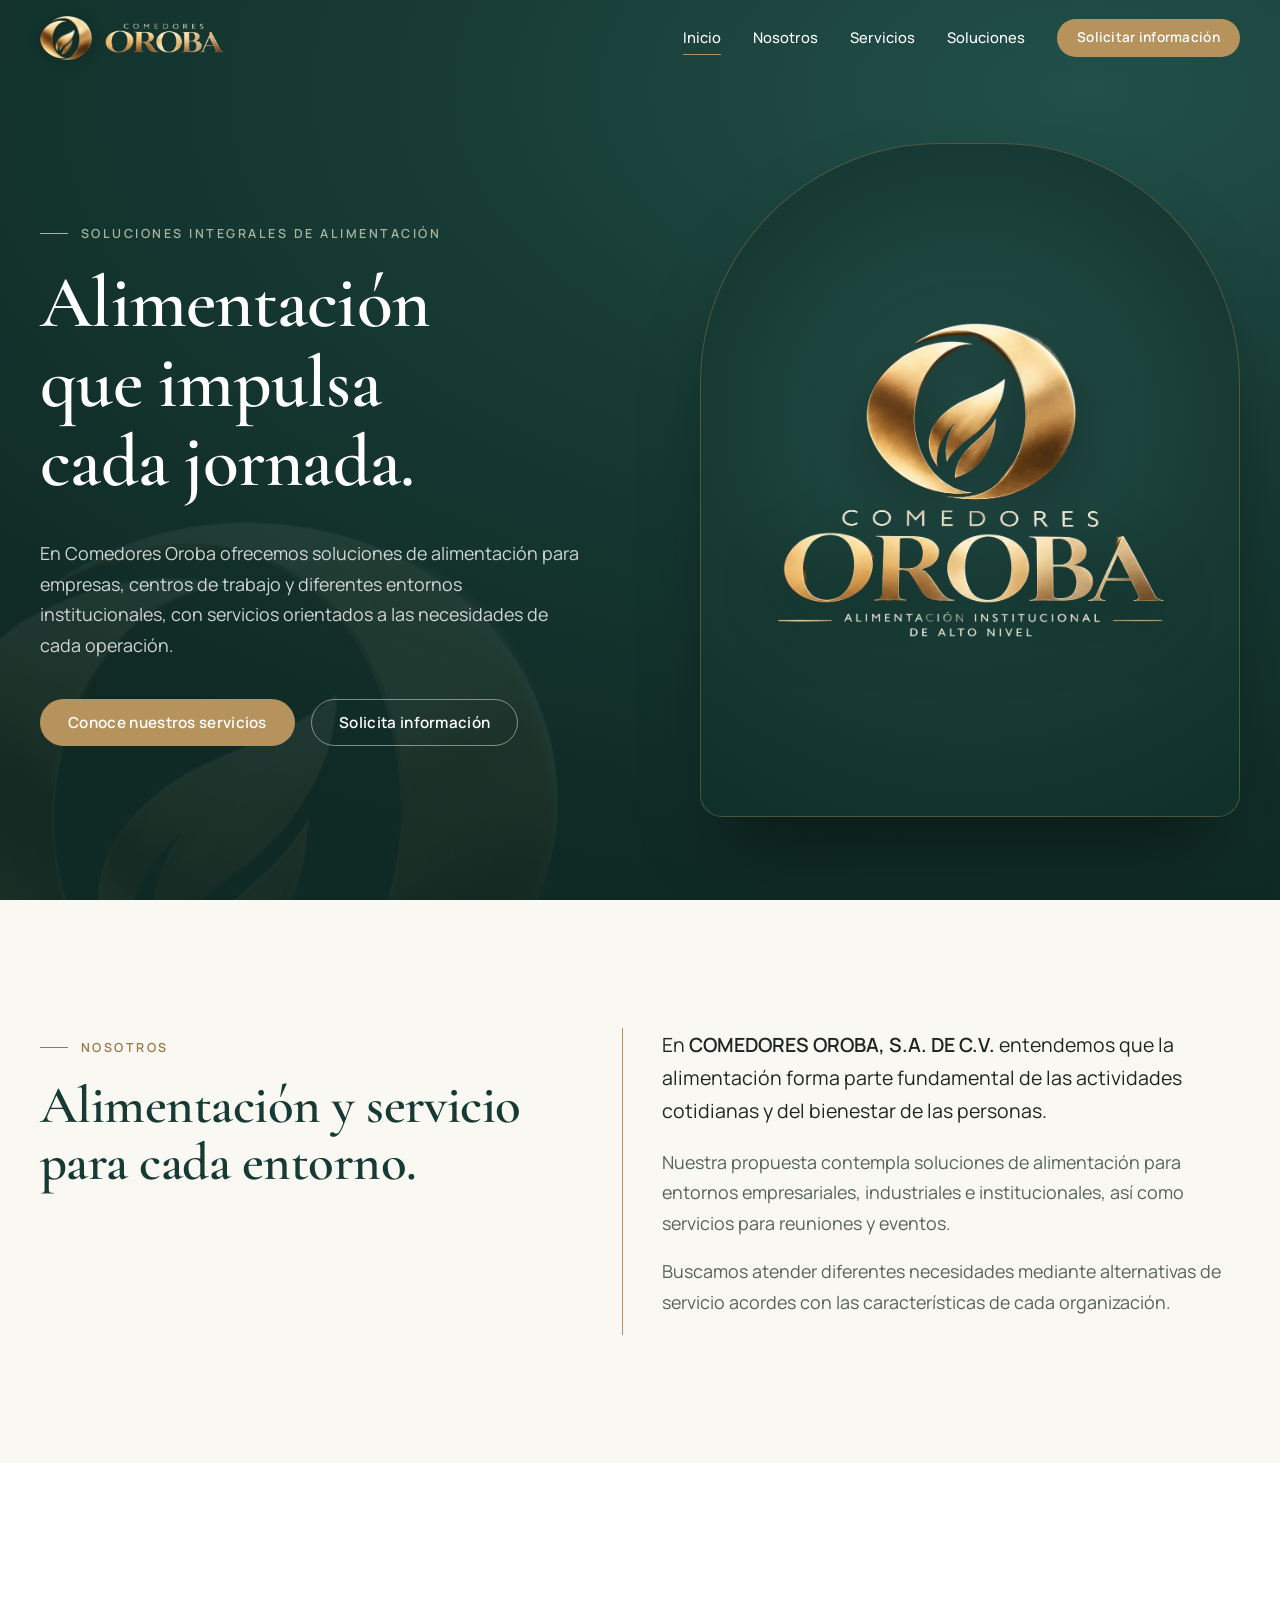
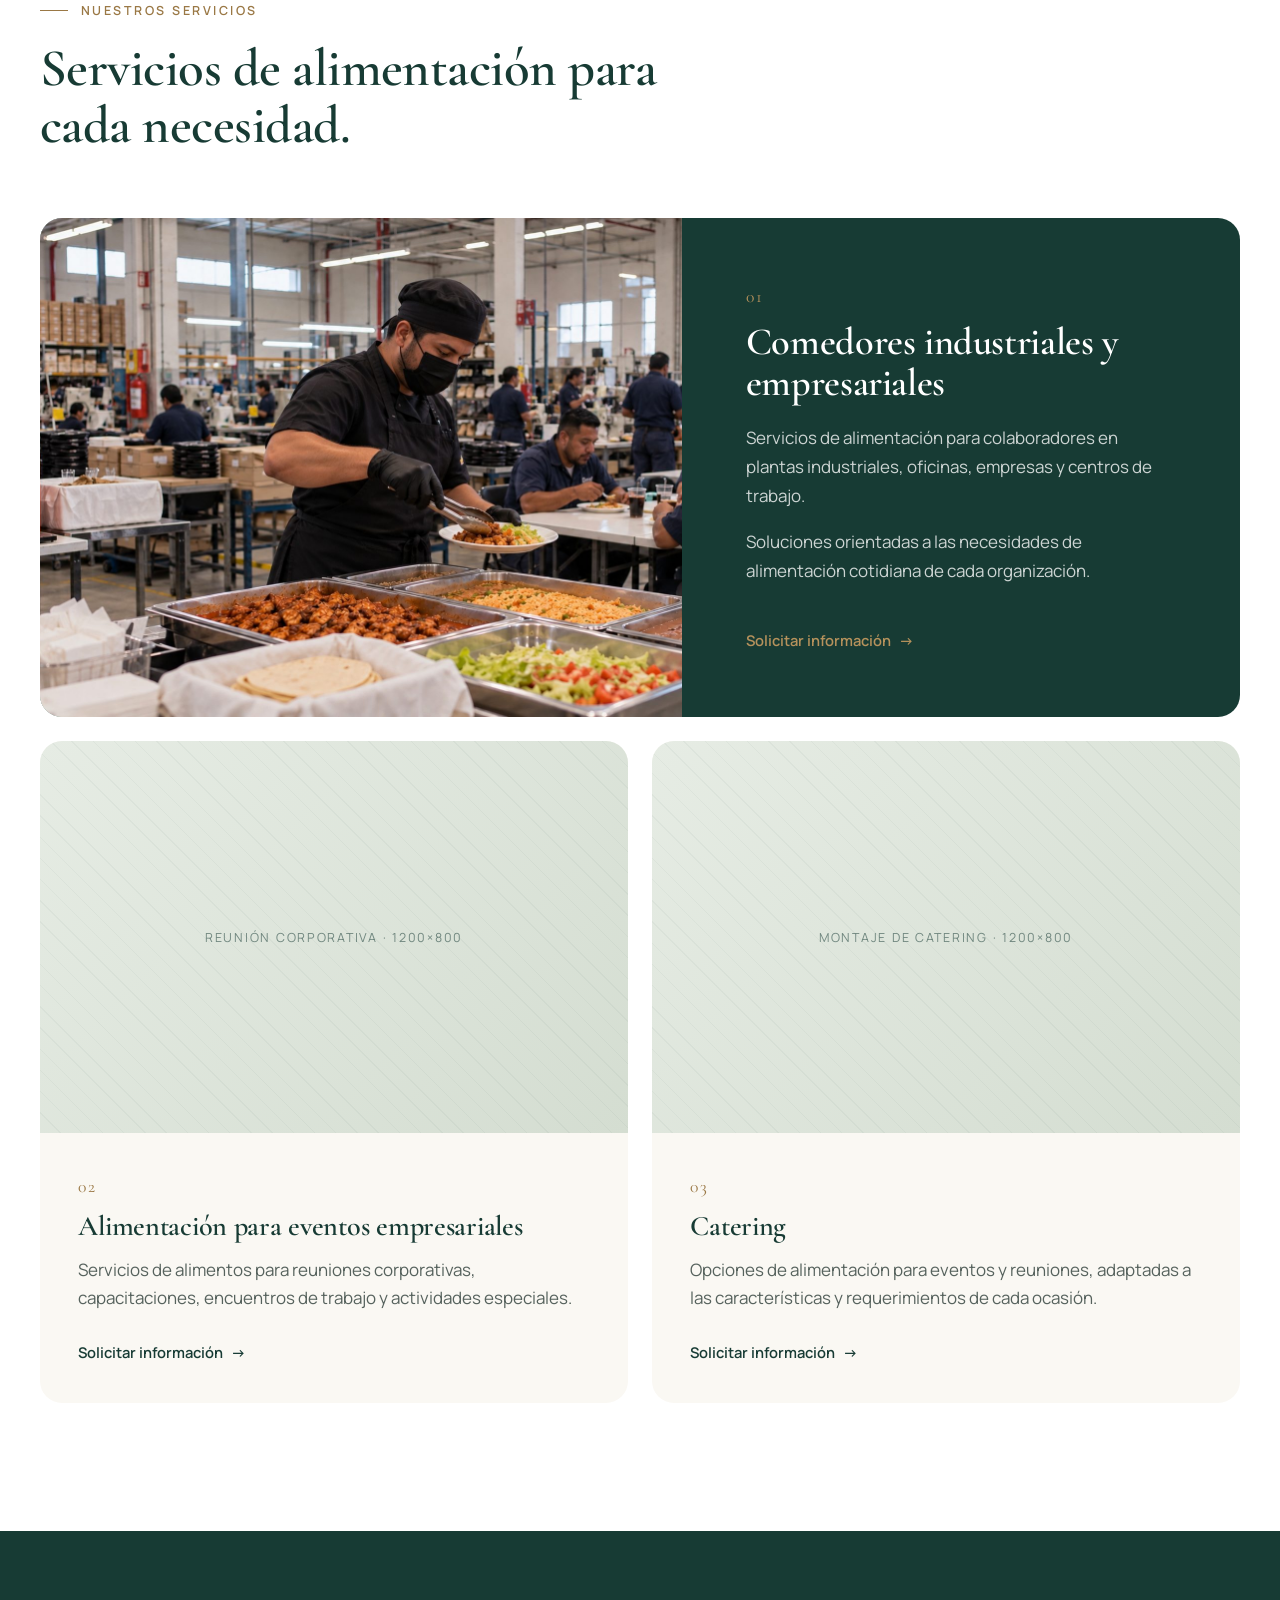
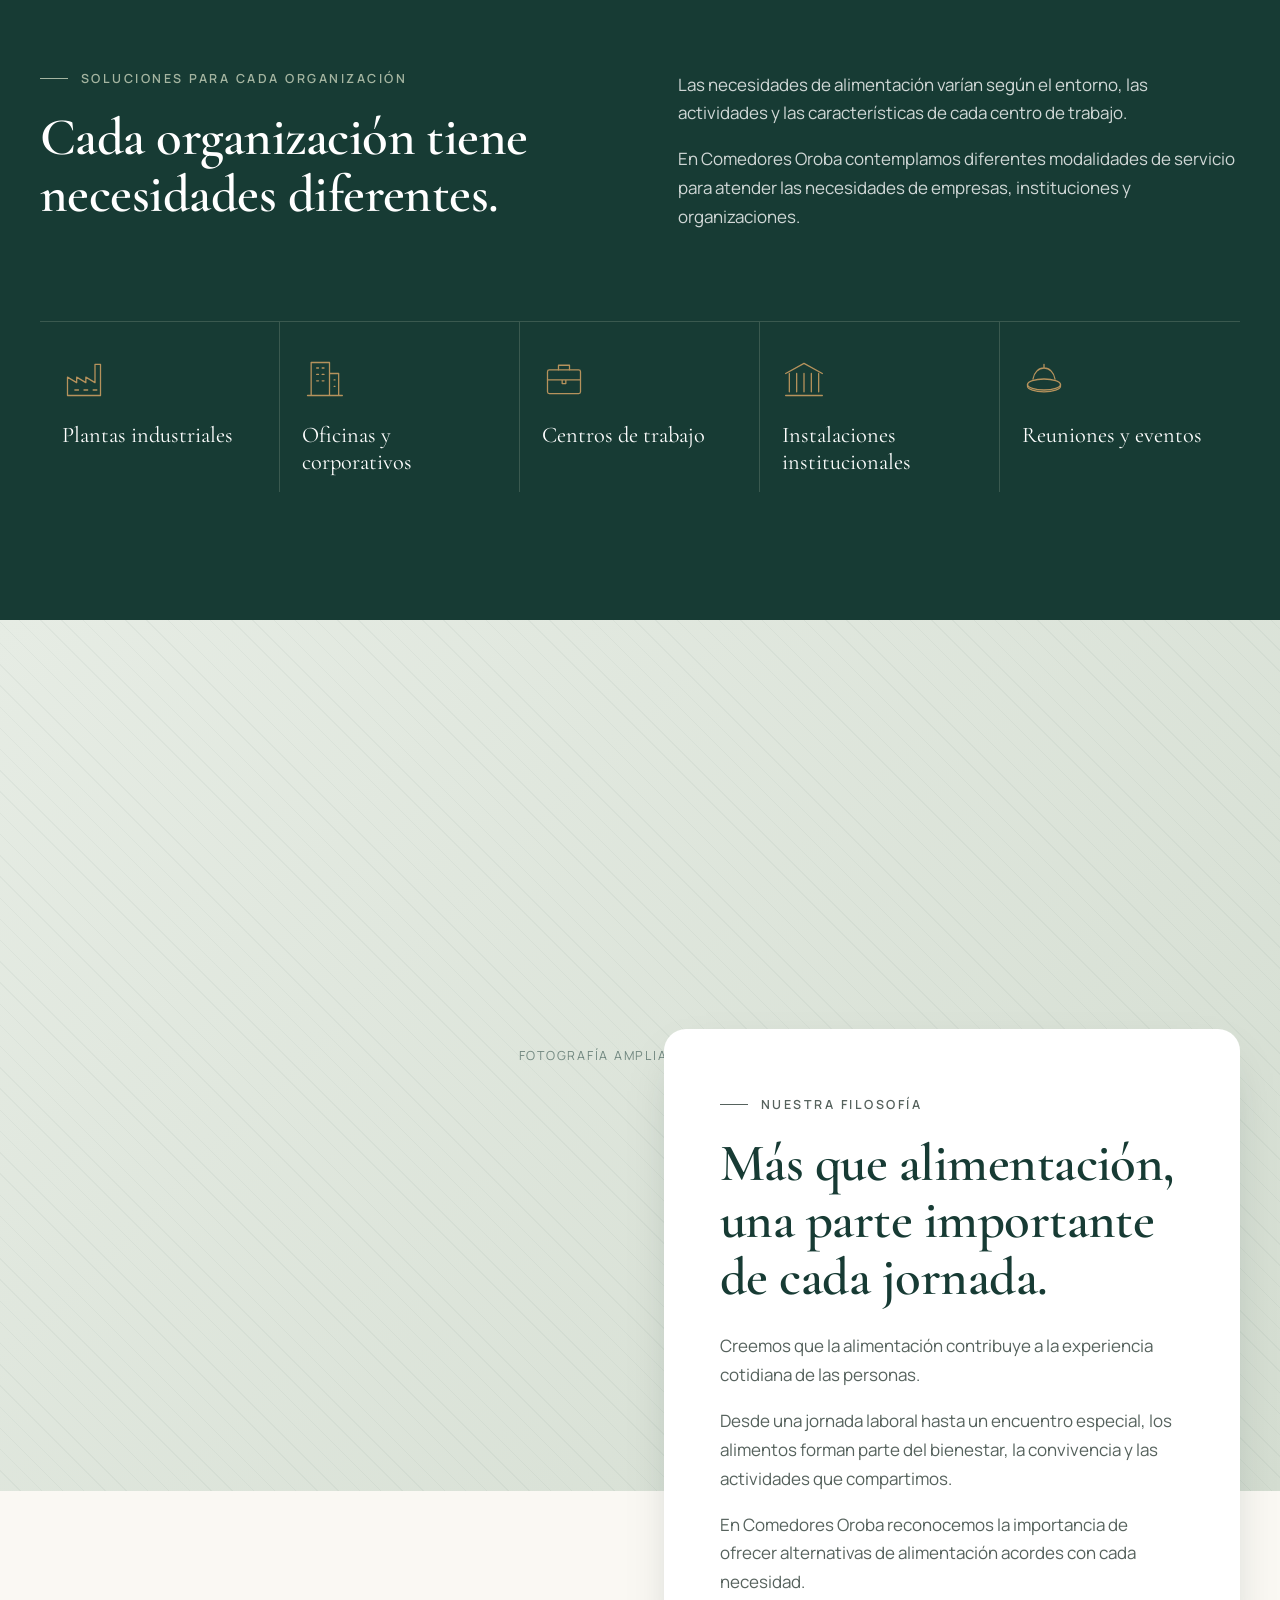
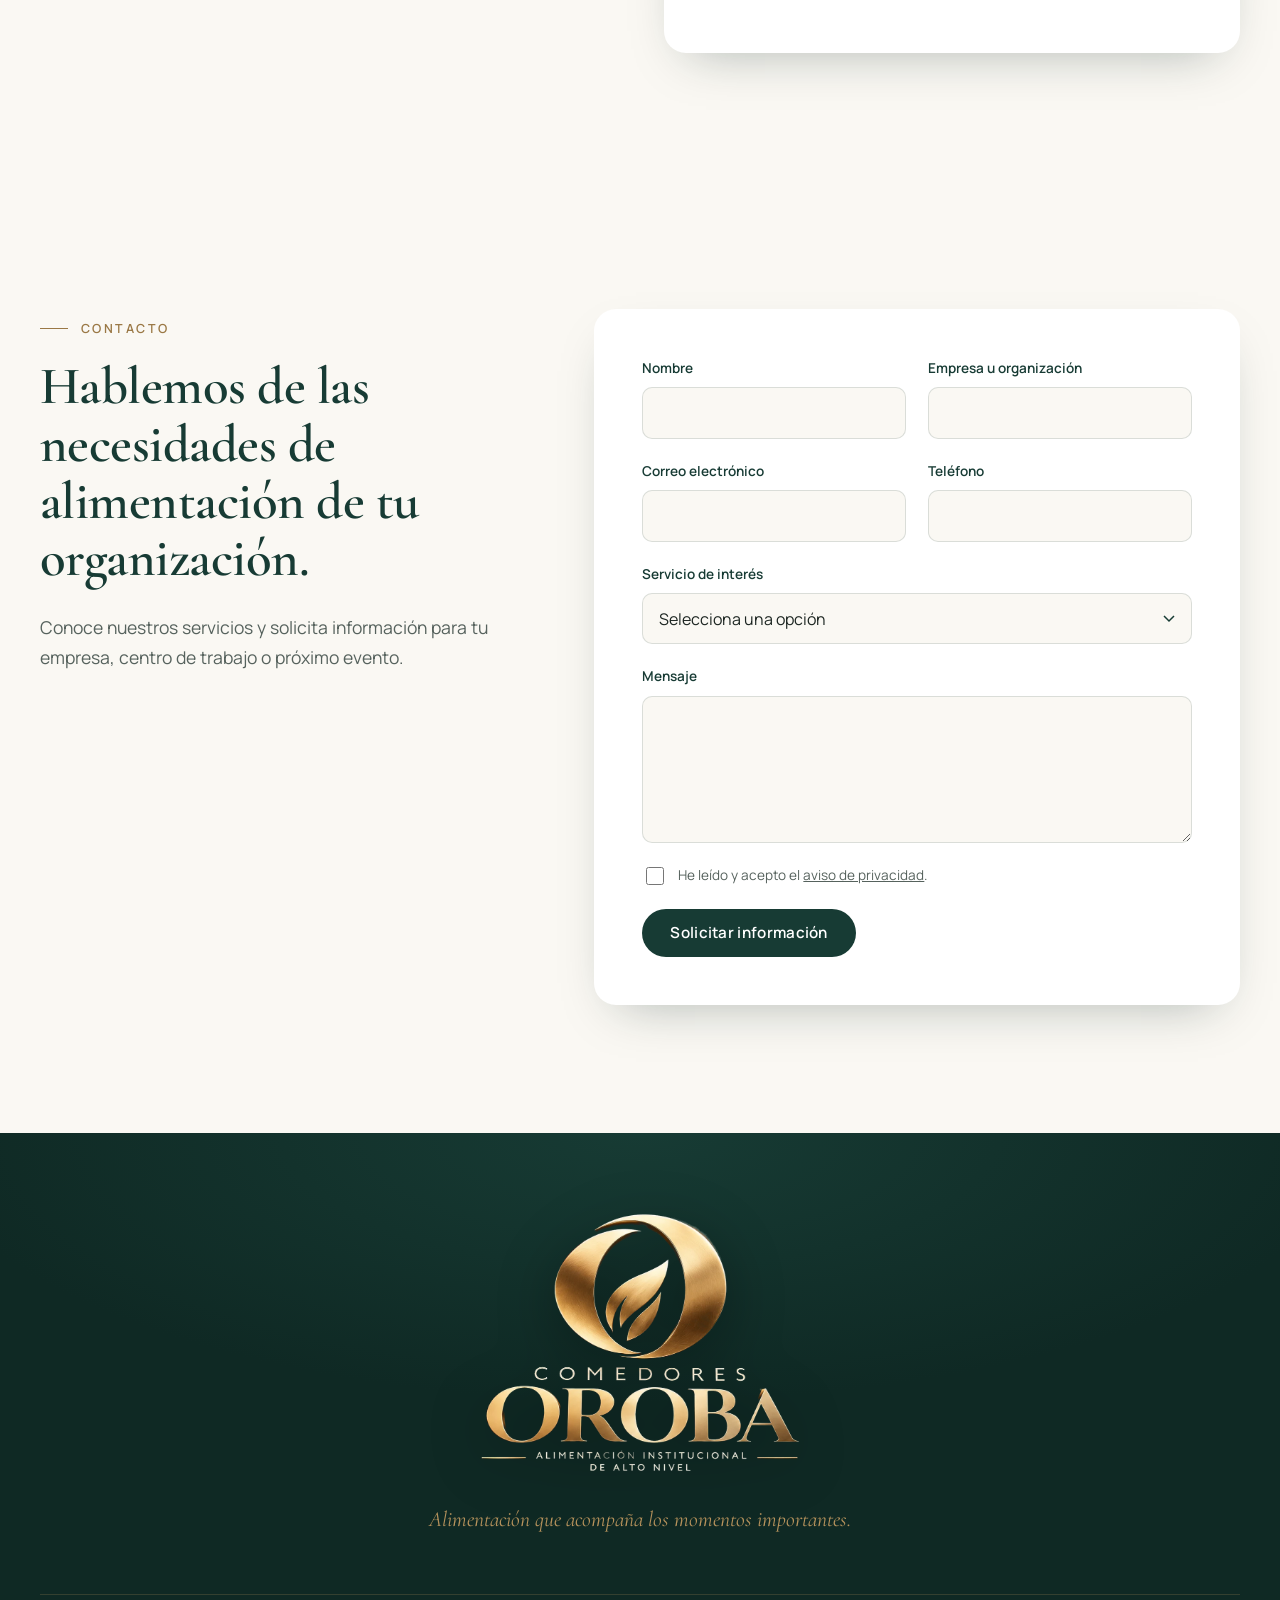
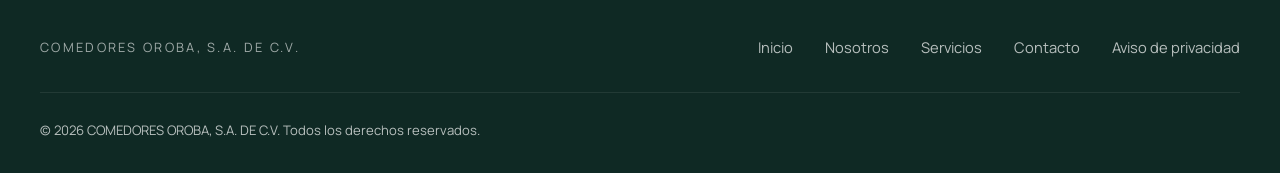
==== index.html @ 083b3b0b "Agregar foto de comedor industrial al servicio 01 Co-Authored-By: Claude Opus 5.5 <noreply@anthropic" ====
<!doctype html>
<html lang="es-MX">
<head>
  <meta charset="utf-8">
  <meta name="viewport" content="width=device-width, initial-scale=1">
  <title>Comedores Oroba | Soluciones de alimentación para empresas</title>
  <meta name="description" content="Comedores Oroba ofrece soluciones de alimentación para comedores industriales, empresariales e institucionales, así como alimentación para eventos empresariales y catering.">
  <meta name="theme-color" content="#173B34">
  <!-- Cuando tengas dominio, cambia https://www.tudominio.com en estas tres líneas y en sitemap.xml / robots.txt -->
  <link rel="canonical" href="https://www.tudominio.com/">
  <meta property="og:type" content="website">
  <meta property="og:locale" content="es_MX">
  <meta property="og:title" content="Comedores Oroba | Alimentación que impulsa cada jornada">
  <meta property="og:description" content="Soluciones de alimentación para empresas, centros de trabajo y entornos institucionales.">
  <meta property="og:url" content="https://www.tudominio.com/">
  <meta property="og:image" content="https://www.tudominio.com/assets/img/og.jpg">
  <meta property="og:image:width" content="1200">
  <meta property="og:image:height" content="630">
  <link rel="icon" href="assets/favicon.ico" sizes="any">
  <link rel="icon" href="assets/favicon.png" type="image/png">
  <link rel="apple-touch-icon" href="assets/apple-touch-icon.png">

  <link rel="preconnect" href="https://fonts.googleapis.com">
  <link rel="preconnect" href="https://fonts.gstatic.com" crossorigin>
  <link href="https://fonts.googleapis.com/css2?family=Cormorant+Garamond:wght@500;600&family=Manrope:wght@400;500;600&display=swap" rel="stylesheet">
  <link rel="stylesheet" href="css/styles.css">

  <script type="application/ld+json">
  {
    "@context": "https://schema.org",
    "@type": "Organization",
    "name": "COMEDORES OROBA, S.A. DE C.V.",
    "logo": "https://www.tudominio.com/assets/logo/oroba-logo.png",
    "description": "Soluciones de alimentación para comedores industriales, empresariales e institucionales, alimentación para eventos empresariales y catering."
  }
  </script>
</head>
<body>
  <a class="skip-link" href="#contenido">Saltar al contenido</a>

  <header class="site-header" id="top">
    <div class="container header-inner">
      <a href="#inicio" class="brand" aria-label="Comedores Oroba, ir al inicio">
        <img class="brand-emblem" src="assets/logo/oroba-emblema.webp" alt="" width="420" height="355">
        <img class="brand-word" src="assets/logo/oroba-wordmark.webp" alt="Comedores Oroba" width="700" height="176">
      </a>
      <button class="nav-toggle" aria-expanded="false" aria-controls="menu" aria-label="Abrir menú">
        <span></span><span></span>
      </button>
      <nav id="menu" class="nav" aria-label="Principal">
        <img class="nav-emblem" src="assets/logo/oroba-emblema.webp" alt="" aria-hidden="true" width="420" height="355">
        <a href="#inicio">Inicio</a>
        <a href="#nosotros">Nosotros</a>
        <a href="#servicios">Servicios</a>
        <a href="#soluciones">Soluciones</a>
        <a href="#contacto" class="btn btn-small btn-gold">Solicitar información</a>
      </nav>
    </div>
  </header>

  <main id="contenido">
    <!-- 1. HERO -->
    <section class="hero" id="inicio">
      <img class="hero-watermark" src="assets/logo/oroba-emblema.webp" alt="" aria-hidden="true" width="420" height="355">
      <div class="container hero-grid">
        <div class="hero-copy reveal">
          <p class="eyebrow">Soluciones integrales de alimentación</p>
          <h1>Alimentación que impulsa cada jornada.</h1>
          <p class="lead">En Comedores Oroba ofrecemos soluciones de alimentación para empresas, centros de trabajo y diferentes entornos institucionales, con servicios orientados a las necesidades de cada operación.</p>
          <div class="hero-actions">
            <a href="#servicios" class="btn btn-gold">Conoce nuestros servicios</a>
            <a href="#contacto" class="btn btn-outline-light">Solicita información</a>
          </div>
        </div>
        <figure class="hero-media media reveal" data-label="">
          <img class="hero-logo" src="assets/logo/oroba-logo.webp" alt="" aria-hidden="true" width="900" height="731">
          <img class="hero-photo" src="assets/img/hero.jpg" alt="Comedor empresarial moderno con colaboradores" width="1600" height="1200" fetchpriority="high">
        </figure>
      </div>
    </section>

    <!-- 2. NOSOTROS -->
    <section class="section about" id="nosotros">
      <div class="container about-grid">
        <div class="reveal">
          <p class="eyebrow eyebrow-gold">Nosotros</p>
          <h2>Alimentación y servicio para cada entorno.</h2>
        </div>
        <div class="about-text reveal">
          <p>En <strong>COMEDORES OROBA, S.A. DE C.V.</strong> entendemos que la alimentación forma parte fundamental de las actividades cotidianas y del bienestar de las personas.</p>
          <p>Nuestra propuesta contempla soluciones de alimentación para entornos empresariales, industriales e institucionales, así como servicios para reuniones y eventos.</p>
          <p>Buscamos atender diferentes necesidades mediante alternativas de servicio acordes con las características de cada organización.</p>
        </div>
      </div>
    </section>

    <!-- 3. SERVICIOS -->
    <section class="section services" id="servicios">
      <div class="container">
        <header class="section-head reveal">
          <p class="eyebrow eyebrow-gold">Nuestros servicios</p>
          <h2>Servicios de alimentación para cada necesidad.</h2>
        </header>

        <div class="services-grid">
          <article class="service-card service-main reveal">
            <figure class="media" data-label="Comedor industrial o empresarial · 1400×1000">
              <img src="assets/img/comedor.jpg" alt="Colaborador del servicio de alimentación sirviendo platillos en el comedor de una planta industrial" width="1400" height="1000" loading="lazy">
            </figure>
            <div class="service-body">
              <span class="service-num">01</span>
              <h3>Comedores industriales y empresariales</h3>
              <p>Servicios de alimentación para colaboradores en plantas industriales, oficinas, empresas y centros de trabajo.</p>
              <p>Soluciones orientadas a las necesidades de alimentación cotidiana de cada organización.</p>
              <a href="#contacto" class="link-arrow" data-service="Comedores industriales y empresariales">Solicitar información <span aria-hidden="true">→</span></a>
            </div>
          </article>

          <article class="service-card reveal">
            <figure class="media" data-label="Reunión corporativa · 1200×800">
              <img src="assets/img/eventos.jpg" alt="Alimentos servidos en una reunión corporativa" width="1200" height="800" loading="lazy">
            </figure>
            <div class="service-body">
              <span class="service-num">02</span>
              <h3>Alimentación para eventos empresariales</h3>
              <p>Servicios de alimentos para reuniones corporativas, capacitaciones, encuentros de trabajo y actividades especiales.</p>
              <a href="#contacto" class="link-arrow" data-service="Alimentación para eventos empresariales">Solicitar información <span aria-hidden="true">→</span></a>
            </div>
          </article>

          <article class="service-card reveal">
            <figure class="media" data-label="Montaje de catering · 1200×800">
              <img src="assets/img/catering.jpg" alt="Montaje de catering para una reunión" width="1200" height="800" loading="lazy">
            </figure>
            <div class="service-body">
              <span class="service-num">03</span>
              <h3>Catering</h3>
              <p>Opciones de alimentación para eventos y reuniones, adaptadas a las características y requerimientos de cada ocasión.</p>
              <a href="#contacto" class="link-arrow" data-service="Catering">Solicitar información <span aria-hidden="true">→</span></a>
            </div>
          </article>
        </div>
      </div>
    </section>

    <!-- 4. SOLUCIONES -->
    <section class="section solutions" id="soluciones">
      <div class="container">
        <div class="solutions-head">
          <div class="reveal">
            <p class="eyebrow eyebrow-sage">Soluciones para cada organización</p>
            <h2>Cada organización tiene necesidades diferentes.</h2>
          </div>
          <div class="reveal">
            <p>Las necesidades de alimentación varían según el entorno, las actividades y las características de cada centro de trabajo.</p>
            <p>En Comedores Oroba contemplamos diferentes modalidades de servicio para atender las necesidades de empresas, instituciones y organizaciones.</p>
          </div>
        </div>

        <ul class="env-grid" role="list">
          <li class="env reveal">
            <svg viewBox="0 0 48 48" aria-hidden="true"><path d="M6 42V22l10 6v-6l10 6v-6l10 6V8h6v34z"/><path d="M14 36h4M24 36h4M34 36h4"/></svg>
            <span>Plantas industriales</span>
          </li>
          <li class="env reveal">
            <svg viewBox="0 0 48 48" aria-hidden="true"><path d="M10 42V6h20v36M30 18h10v24M6 42h38"/><path d="M16 12h2M22 12h2M16 19h2M22 19h2M16 26h2M22 26h2M35 25h1M35 32h1"/></svg>
            <span>Oficinas y corporativos</span>
          </li>
          <li class="env reveal">
            <svg viewBox="0 0 48 48" aria-hidden="true"><rect x="6" y="14" width="36" height="26" rx="2"/><path d="M18 14V9h12v5M6 25h36M22 25v4h4v-4"/></svg>
            <span>Centros de trabajo</span>
          </li>
          <li class="env reveal">
            <svg viewBox="0 0 48 48" aria-hidden="true"><path d="M4 18 24 7l20 11M8 18v20M16 18v20M32 18v20M40 18v20M24 18v20M4 42h40"/></svg>
            <span>Instalaciones institucionales</span>
          </li>
          <li class="env reveal">
            <svg viewBox="0 0 48 48" aria-hidden="true"><ellipse cx="24" cy="30" rx="18" ry="6"/><path d="M6 30v2c0 3.3 8 6 18 6s18-2.7 18-6v-2M12 24c1-7 6-12 12-12s11 5 12 12M24 12V8"/></svg>
            <span>Reuniones y eventos</span>
          </li>
        </ul>
      </div>
    </section>

    <!-- 5. FILOSOFÍA -->
    <section class="philosophy" aria-labelledby="filosofia-titulo">
      <figure class="media philosophy-media" data-label="Fotografía amplia · 2400×1200">
        <img src="assets/img/filosofia.jpg" alt="Personas compartiendo alimentos durante la jornada laboral" width="2400" height="1200" loading="lazy">
      </figure>
      <div class="container">
        <div class="philosophy-card reveal">
          <p class="eyebrow eyebrow-gold">Nuestra filosofía</p>
          <h2 id="filosofia-titulo">Más que alimentación, una parte importante de cada jornada.</h2>
          <p>Creemos que la alimentación contribuye a la experiencia cotidiana de las personas.</p>
          <p>Desde una jornada laboral hasta un encuentro especial, los alimentos forman parte del bienestar, la convivencia y las actividades que compartimos.</p>
          <p>En Comedores Oroba reconocemos la importancia de ofrecer alternativas de alimentación acordes con cada necesidad.</p>
        </div>
      </div>
    </section>

    <!-- 6. CONTACTO -->
    <section class="section contact" id="contacto">
      <div class="container contact-grid">
        <div class="contact-intro reveal">
          <p class="eyebrow eyebrow-gold">Contacto</p>
          <h2>Hablemos de las necesidades de alimentación de tu organización.</h2>
          <p>Conoce nuestros servicios y solicita información para tu empresa, centro de trabajo o próximo evento.</p>
        </div>

        <!--
          INTEGRACIÓN DEL FORMULARIO
          Escribe en data-endpoint la URL de tu servicio (por ejemplo https://formspree.io/f/XXXXXXX).
          Mientras esté vacío, el formulario NO envía nada y lo indica al usuario.
          Ver README.md, sección "Conectar el formulario".
        -->
        <form class="contact-form reveal" id="contact-form" data-endpoint="" novalidate>
          <div class="field">
            <label for="nombre">Nombre</label>
            <input id="nombre" name="nombre" type="text" autocomplete="name" required>
          </div>
          <div class="field">
            <label for="empresa">Empresa u organización</label>
            <input id="empresa" name="empresa" type="text" autocomplete="organization" required>
          </div>
          <div class="field">
            <label for="correo">Correo electrónico</label>
            <input id="correo" name="correo" type="email" autocomplete="email" required>
          </div>
          <div class="field">
            <label for="telefono">Teléfono</label>
            <input id="telefono" name="telefono" type="tel" autocomplete="tel" inputmode="tel">
          </div>
          <div class="field field-full">
            <label for="servicio">Servicio de interés</label>
            <select id="servicio" name="servicio" required>
              <option value="">Selecciona una opción</option>
              <option>Comedores industriales y empresariales</option>
              <option>Alimentación para eventos empresariales</option>
              <option>Catering</option>
              <option>Otro</option>
            </select>
          </div>
          <div class="field field-full">
            <label for="mensaje">Mensaje</label>
            <textarea id="mensaje" name="mensaje" rows="5"></textarea>
          </div>
          <div class="field field-full field-check">
            <input id="privacidad" name="privacidad" type="checkbox" required>
            <label for="privacidad">He leído y acepto el <a href="aviso-de-privacidad.html">aviso de privacidad</a>.</label>
          </div>
          <!-- Campo trampa contra spam: no lo llenan las personas -->
          <input type="text" name="_gotcha" class="hp" tabindex="-1" autocomplete="off" aria-hidden="true">
          <div class="form-footer field-full">
            <button type="submit" class="btn btn-green">Solicitar información</button>
            <p class="form-status" id="form-status" role="status" aria-live="polite"></p>
          </div>
        </form>
      </div>
    </section>
  </main>

  <!-- 7. FOOTER -->
  <footer class="site-footer">
    <div class="container footer-brand">
      <img class="footer-logo" src="assets/logo/oroba-logo.webp" alt="Comedores Oroba — Alimentación institucional de alto nivel" width="900" height="731" loading="lazy">
      <p class="footer-tag">Alimentación que acompaña los momentos importantes.</p>
    </div>
    <div class="container footer-grid">
      <p class="footer-name">COMEDORES OROBA, S.A. DE C.V.</p>
      <nav class="footer-nav" aria-label="Pie de página">
        <a href="#inicio">Inicio</a>
        <a href="#nosotros">Nosotros</a>
        <a href="#servicios">Servicios</a>
        <a href="#contacto">Contacto</a>
        <a href="aviso-de-privacidad.html">Aviso de privacidad</a>
      </nav>
    </div>
    <div class="container footer-bottom">
      <p>© <span id="year">2026</span> COMEDORES OROBA, S.A. DE C.V. Todos los derechos reservados.</p>
    </div>
  </footer>

  <script src="js/main.js" defer></script>
</body>
</html>
---- css/styles.css ----
/* ==========================================================
   Comedores Oroba — estilos
   ========================================================== */
:root {
  --green: #173B34;
  --green-900: #0F2924;
  --sage: #A5B5A1;
  --sage-100: #E6ECE4;
  --cream: #FAF8F3;
  --gold: #B6925C;
  --gold-600: #9A7845;
  --white: #FFFFFF;
  --ink: #1D2622;
  --muted: #56625D;
  --line: rgba(23, 59, 52, .14);

  --serif: "Cormorant Garamond", Georgia, "Times New Roman", serif;
  --sans: "Manrope", system-ui, -apple-system, "Segoe UI", Roboto, sans-serif;

  --radius: 14px;
  --radius-lg: 22px;
  --shadow: 0 20px 50px -24px rgba(15, 41, 36, .35);
  --header-h: 76px;
  --ease: cubic-bezier(.22, .61, .36, 1);
}

*, *::before, *::after { box-sizing: border-box; }
html { scroll-behavior: smooth; scroll-padding-top: var(--header-h); -webkit-text-size-adjust: 100%; }
body {
  margin: 0;
  font-family: var(--sans);
  font-size: 1.0625rem;
  line-height: 1.7;
  color: var(--ink);
  background: var(--cream);
  -webkit-font-smoothing: antialiased;
}
img { display: block; max-width: 100%; height: auto; }
a { color: inherit; }
h1, h2, h3 { font-family: var(--serif); font-weight: 600; line-height: 1.08; margin: 0 0 .5em; letter-spacing: -.01em; color: var(--green); }
h1 { font-size: clamp(2.6rem, 6vw, 4.6rem); }
h2 { font-size: clamp(2.1rem, 4.2vw, 3.3rem); }
h3 { font-size: clamp(1.5rem, 2.2vw, 1.9rem); }
p { margin: 0 0 1em; }
strong { font-weight: 600; }

.container { width: min(1200px, 100% - 2.5rem); margin-inline: auto; }
.section { padding: clamp(5rem, 10vw, 8.5rem) 0; }

.skip-link { position: absolute; left: 1rem; top: -100px; z-index: 100; background: var(--gold); color: var(--white); padding: .6rem 1rem; border-radius: 8px; }
.skip-link:focus { top: 1rem; }
:focus-visible { outline: 2px solid var(--gold); outline-offset: 3px; border-radius: 4px; }

.eyebrow { font-size: .78rem; font-weight: 600; letter-spacing: .2em; text-transform: uppercase; margin-bottom: 1.2rem; color: var(--sage); display: inline-flex; align-items: center; gap: .8rem; }
.eyebrow::before { content: ""; width: 28px; height: 1px; background: currentColor; }
.eyebrow-gold { color: var(--gold-600); }
.eyebrow-sage { color: var(--sage); }

/* ---------- Botones ---------- */
.btn {
  display: inline-flex; align-items: center; justify-content: center;
  padding: .95rem 1.7rem; border-radius: 999px; border: 1px solid transparent;
  font: 600 .95rem/1 var(--sans); letter-spacing: .02em; text-decoration: none;
  cursor: pointer; transition: background .3s var(--ease), color .3s var(--ease), border-color .3s var(--ease), transform .3s var(--ease);
}
.btn:hover { transform: translateY(-2px); }
.btn-small { padding: .7rem 1.2rem; font-size: .85rem; }
.btn-gold { background: var(--gold); color: var(--white); }
.btn-gold:hover { background: var(--gold-600); }
.btn-green { background: var(--green); color: var(--white); }
.btn-green:hover { background: var(--green-900); }
.btn-outline-light { border-color: rgba(255,255,255,.45); color: var(--white); }
.btn-outline-light:hover { border-color: var(--white); background: rgba(255,255,255,.08); }
.btn[disabled] { opacity: .6; cursor: wait; transform: none; }

/* ---------- Header ---------- */
.site-header {
  position: fixed; inset: 0 0 auto; z-index: 50; height: var(--header-h);
  display: flex; align-items: center; color: var(--white);
  transition: background .35s var(--ease), box-shadow .35s var(--ease), color .35s var(--ease);
}
.site-header.is-scrolled { background: rgba(15, 41, 36, .92); backdrop-filter: blur(12px); -webkit-backdrop-filter: blur(12px); box-shadow: 0 1px 0 rgba(182,146,92,.25); }
.header-inner { display: flex; align-items: center; justify-content: space-between; gap: 1rem; }
.brand { display: flex; align-items: center; gap: .8rem; text-decoration: none; }
.brand-emblem { height: 44px; width: auto; filter: drop-shadow(0 2px 6px rgba(0,0,0,.25)); transition: height .35s var(--ease); }
.brand-word { height: 30px; width: auto; transition: height .35s var(--ease); }
.site-header.is-scrolled .brand-emblem { height: 38px; }
.site-header.is-scrolled .brand-word { height: 26px; }
.nav { display: flex; align-items: center; gap: 2rem; }
.nav a:not(.btn) { text-decoration: none; font-size: .92rem; font-weight: 500; position: relative; padding: .3rem 0; }
.nav a:not(.btn)::after { content: ""; position: absolute; left: 0; bottom: 0; width: 100%; height: 1px; background: var(--gold); transform: scaleX(0); transform-origin: left; transition: transform .35s var(--ease); }
.nav a:not(.btn):hover::after, .nav a.is-active::after { transform: scaleX(1); }
.nav-emblem { display: none; }
.nav-toggle { display: none; background: none; border: 0; width: 44px; height: 44px; cursor: pointer; color: inherit; position: relative; }
.nav-toggle span { position: absolute; left: 11px; right: 11px; height: 1.5px; background: currentColor; transition: transform .3s var(--ease), top .3s var(--ease); }
.nav-toggle span:first-child { top: 17px; }
.nav-toggle span:last-child { top: 26px; }
.nav-toggle[aria-expanded="true"] span:first-child { top: 21px; transform: rotate(45deg); }
.nav-toggle[aria-expanded="true"] span:last-child { top: 21px; transform: rotate(-45deg); }

/* ---------- Medios / marcadores de foto ---------- */
.media { position: relative; margin: 0; overflow: hidden; background: linear-gradient(135deg, var(--sage-100), #D4DDD1); }
.media::before {
  content: attr(data-label); position: absolute; inset: 0; display: grid; place-items: center; padding: 1rem; text-align: center;
  font-size: .78rem; letter-spacing: .14em; text-transform: uppercase; color: rgba(23,59,52,.55);
  background-image: repeating-linear-gradient(45deg, transparent 0 14px, rgba(23,59,52,.04) 14px 15px);
}
.media img { position: relative; width: 100%; height: 100%; object-fit: cover; transition: transform 1.2s var(--ease); }
.media img.is-missing { visibility: hidden; }

/* ---------- Hero ---------- */
.hero {
  position: relative; min-height: 100vh; min-height: 100svh; display: flex; align-items: center;
  padding: calc(var(--header-h) + 3rem) 0 4rem; color: var(--white);
  background: radial-gradient(120% 90% at 85% 10%, #22504A 0%, var(--green) 45%, var(--green-900) 100%);
  overflow: hidden;
}
.hero-watermark { position: absolute; left: -8vw; bottom: -14vw; width: 52vw; max-width: 760px; opacity: .06; pointer-events: none; filter: blur(.5px); }
.hero-media .hero-logo { position: absolute; inset: 0; margin: auto; width: 72%; height: auto; object-fit: contain; filter: drop-shadow(0 18px 30px rgba(0,0,0,.35)); animation: logoIn 1.6s var(--ease) .2s both; }
.hero-media .hero-photo { position: absolute; inset: 0; z-index: 1; }
.hero-media::before { display: none; }
@keyframes logoIn { from { opacity: 0; transform: translateY(16px) scale(.97); } to { opacity: 1; transform: none; } }
.hero-grid { display: grid; grid-template-columns: 1.05fr .95fr; gap: clamp(2rem, 5vw, 5rem); align-items: center; position: relative; z-index: 1; }
.hero h1 { color: var(--white); max-width: 12ch; }
.hero .lead { font-size: clamp(1.05rem, 1.4vw, 1.2rem); color: rgba(255,255,255,.8); max-width: 34rem; margin-bottom: 2.4rem; }
.hero-actions { display: flex; flex-wrap: wrap; gap: 1rem; }
.hero-media { aspect-ratio: 4 / 5; border-radius: 240px 240px var(--radius-lg) var(--radius-lg); box-shadow: 0 40px 80px -30px rgba(0,0,0,.5), inset 0 0 0 1px rgba(182,146,92,.35); background: radial-gradient(90% 70% at 50% 40%, #24504A 0%, #173B34 55%, #10302A 100%); }
.hero-media::before { color: rgba(255,255,255,.5); background-image: repeating-linear-gradient(45deg, transparent 0 14px, rgba(255,255,255,.04) 14px 15px); }

/* ---------- Nosotros ---------- */
.about { background: var(--cream); }
.about-grid { display: grid; grid-template-columns: .9fr 1.1fr; gap: clamp(2rem, 6vw, 6rem); align-items: start; }
.about-text { font-size: 1.12rem; color: var(--muted); border-left: 1px solid var(--gold); padding-left: clamp(1.5rem, 3vw, 2.5rem); }
.about-text p:first-child { color: var(--ink); font-size: 1.22rem; }

/* ---------- Servicios ---------- */
.services { background: var(--white); }
.section-head { max-width: 40rem; margin-bottom: clamp(2.5rem, 5vw, 4rem); }
.services-grid { display: grid; grid-template-columns: 1fr 1fr; gap: 1.5rem; }
.service-card { background: var(--cream); border-radius: var(--radius-lg); overflow: hidden; display: flex; flex-direction: column; transition: transform .5s var(--ease), box-shadow .5s var(--ease); }
.service-card:hover { transform: translateY(-6px); box-shadow: var(--shadow); }
.service-card:hover .media img { transform: scale(1.04); }
.service-card .media { aspect-ratio: 3 / 2; }
.service-body { padding: clamp(1.6rem, 3vw, 2.4rem); display: flex; flex-direction: column; flex: 1; }
.service-body p { color: var(--muted); }
.service-num { font-family: var(--serif); font-size: 1.1rem; color: var(--gold-600); letter-spacing: .1em; margin-bottom: .6rem; }
.link-arrow { margin-top: auto; padding-top: .6rem; font-weight: 600; font-size: .92rem; color: var(--green); text-decoration: none; display: inline-flex; gap: .5rem; align-items: center; align-self: flex-start; }
.link-arrow span { transition: transform .3s var(--ease); }
.link-arrow:hover span { transform: translateX(5px); }

.service-main { grid-column: 1 / -1; display: grid; grid-template-columns: 1.15fr 1fr; background: var(--green); color: var(--white); }
.service-main .media { aspect-ratio: auto; min-height: 420px; height: 100%; }
.service-main .service-body { justify-content: center; padding: clamp(2rem, 5vw, 4rem); }
.service-main h3 { color: var(--white); font-size: clamp(1.9rem, 3vw, 2.6rem); }
.service-main p { color: rgba(255,255,255,.78); }
.service-main .service-num { color: var(--gold); }
.service-main .link-arrow { color: var(--gold); margin-top: 1rem; }

/* ---------- Soluciones ---------- */
.solutions { background: var(--green); color: rgba(255,255,255,.8); }
.solutions h2 { color: var(--white); }
.solutions-head { display: grid; grid-template-columns: 1fr 1fr; gap: clamp(2rem, 6vw, 6rem); margin-bottom: clamp(3rem, 6vw, 4.5rem); align-items: end; }
.env-grid { list-style: none; margin: 0; padding: 0; display: grid; grid-template-columns: repeat(5, 1fr); border-top: 1px solid rgba(165,181,161,.25); }
.env { padding: 2.2rem 1.4rem 1rem; border-right: 1px solid rgba(165,181,161,.25); display: flex; flex-direction: column; gap: 1.3rem; transition: background .4s var(--ease); }
.env:last-child { border-right: 0; }
.env:hover { background: rgba(255,255,255,.04); }
.env svg { width: 44px; height: 44px; fill: none; stroke: var(--gold); stroke-width: 1.4; stroke-linecap: round; stroke-linejoin: round; }
.env span { font-family: var(--serif); font-size: 1.4rem; line-height: 1.2; color: var(--white); }

/* ---------- Filosofía ---------- */
.philosophy { position: relative; padding: clamp(5rem, 10vw, 8rem) 0; background: var(--cream); }
.philosophy-media { position: absolute; inset: 0 0 25% 0; }
.philosophy .container { position: relative; display: flex; justify-content: flex-end; padding-top: clamp(10rem, 22vw, 18rem); }
.philosophy-card { background: var(--white); max-width: 36rem; padding: clamp(2rem, 5vw, 3.5rem); border-radius: var(--radius-lg); box-shadow: var(--shadow); }
.philosophy-card p { color: var(--muted); }
.philosophy-card p:last-child { margin-bottom: 0; }

/* ---------- Contacto ---------- */
.contact { background: var(--cream); }
.contact-grid { display: grid; grid-template-columns: .85fr 1.15fr; gap: clamp(2rem, 6vw, 6rem); align-items: start; }
.contact-intro p:last-child { color: var(--muted); font-size: 1.1rem; }
.contact-form { background: var(--white); border-radius: var(--radius-lg); padding: clamp(1.6rem, 4vw, 3rem); box-shadow: var(--shadow); display: grid; grid-template-columns: 1fr 1fr; gap: 1.3rem 1.4rem; }
.field { display: flex; flex-direction: column; gap: .45rem; }
.field-full { grid-column: 1 / -1; }
.field label { font-size: .85rem; font-weight: 600; color: var(--green); }
.field input, .field select, .field textarea {
  width: 100%; font: 400 1rem/1.5 var(--sans); color: var(--ink);
  background: var(--cream); border: 1px solid var(--line); border-radius: 10px; padding: .8rem 1rem;
  transition: border-color .25s, box-shadow .25s, background .25s;
}
.field textarea { resize: vertical; min-height: 130px; }
.field select { appearance: none; background-image: url("data:image/svg+xml,%3Csvg xmlns='http://www.w3.org/2000/svg' width='12' height='8' fill='none' stroke='%23173B34' stroke-width='1.5'%3E%3Cpath d='M1 1l5 5 5-5'/%3E%3C/svg%3E"); background-repeat: no-repeat; background-position: right 1rem center; padding-right: 2.5rem; }
.field input:focus, .field select:focus, .field textarea:focus { outline: none; border-color: var(--gold); background: var(--white); box-shadow: 0 0 0 3px rgba(182,146,92,.18); }
.field.has-error input, .field.has-error select { border-color: #A4473B; }
.field-check { flex-direction: row; align-items: flex-start; gap: .7rem; }
.field-check input { width: 18px; height: 18px; margin-top: .2rem; accent-color: var(--green); flex: none; }
.field-check label { font-weight: 400; color: var(--muted); }
.field-check.has-error label { color: #A4473B; }
.hp { position: absolute; left: -9999px; width: 1px; height: 1px; opacity: 0; }
.form-footer { display: flex; flex-wrap: wrap; align-items: center; gap: 1rem 1.5rem; }
.form-status { margin: 0; font-size: .92rem; color: var(--muted); flex: 1 1 220px; }
.form-status.is-error { color: #A4473B; }
.form-status.is-ok { color: var(--green); font-weight: 600; }

/* ---------- Footer ---------- */
.site-footer { background: radial-gradient(80% 60% at 50% 0%, #173B34 0%, var(--green-900) 70%); color: rgba(255,255,255,.7); padding: 5rem 0 2rem; }
.footer-brand { display: flex; flex-direction: column; align-items: center; text-align: center; padding-bottom: 3.5rem; margin-bottom: 2.5rem; border-bottom: 1px solid rgba(182,146,92,.22); }
.footer-logo { width: min(320px, 70vw); height: auto; filter: drop-shadow(0 14px 28px rgba(0,0,0,.35)); }
.footer-grid { display: flex; flex-wrap: wrap; justify-content: space-between; align-items: center; gap: 1.5rem 2rem; padding-bottom: 2rem; border-bottom: 1px solid rgba(255,255,255,.08); }
.footer-name { font-size: .8rem; letter-spacing: .18em; color: rgba(255,255,255,.6); margin: 0; }
.footer-tag { font-family: var(--serif); font-style: italic; font-size: 1.35rem; color: var(--gold); margin: 1.8rem 0 0; }
.footer-nav { display: flex; flex-wrap: wrap; gap: .8rem 2rem; align-items: center; }
.footer-nav a { text-decoration: none; font-size: .92rem; }
.footer-nav a:hover { color: var(--white); }
.footer-bottom { padding-top: 1.6rem; font-size: .82rem; }
.footer-bottom p { margin: 0; }

/* ---------- Página interna (aviso de privacidad) ---------- */
.page-simple { padding: calc(var(--header-h) + 4rem) 0 6rem; min-height: 70vh; }
.page-simple .container { max-width: 760px; }
.page-simple .notice { background: var(--white); border-left: 3px solid var(--gold); padding: 1.5rem 1.8rem; border-radius: 0 var(--radius) var(--radius) 0; color: var(--muted); }
.site-header.is-solid { background: var(--green-900); color: var(--white); box-shadow: 0 1px 0 rgba(182,146,92,.25); }

/* ---------- Animaciones ---------- */
.reveal { opacity: 0; transform: translateY(26px); transition: opacity .9s var(--ease), transform .9s var(--ease); }
.reveal.is-visible { opacity: 1; transform: none; }
.no-js .reveal { opacity: 1; transform: none; }
.env-grid .env:nth-child(2) { transition-delay: .08s; }
.env-grid .env:nth-child(3) { transition-delay: .16s; }
.env-grid .env:nth-child(4) { transition-delay: .24s; }
.env-grid .env:nth-child(5) { transition-delay: .32s; }

@media (prefers-reduced-motion: reduce) {
  html { scroll-behavior: auto; }
  *, *::before, *::after { transition-duration: .01ms !important; animation-duration: .01ms !important; }
  .reveal { opacity: 1; transform: none; }
}

/* ---------- Responsive ---------- */
@media (max-width: 1024px) {
  .env-grid { grid-template-columns: repeat(3, 1fr); }
  .env:nth-child(3) { border-right: 0; }
  .env:nth-child(n+4) { border-top: 1px solid rgba(165,181,161,.25); }
}

@media (max-width: 860px) {
  :root { --header-h: 68px; }
  .nav-toggle { display: block; z-index: 2; }
  .nav {
    position: fixed; inset: 0; flex-direction: column; justify-content: center; gap: 1.6rem;
    background: var(--green); color: var(--white); font-size: 1.2rem;
    opacity: 0; visibility: hidden; transition: opacity .35s var(--ease), visibility .35s;
  }
  .nav a:not(.btn) { font-family: var(--serif); font-size: 1.9rem; }
  .nav-emblem { display: block; width: 92px; height: auto; margin-bottom: 1rem; opacity: .9; }
  .nav.is-open { opacity: 1; visibility: visible; }
  body.menu-open { overflow: hidden; }
  body.menu-open .site-header { background: transparent; box-shadow: none; backdrop-filter: none; -webkit-backdrop-filter: none; }
  body.menu-open .brand { visibility: hidden; }

  .hero-grid, .about-grid, .solutions-head, .contact-grid, .service-main { grid-template-columns: 1fr; }
  .hero { min-height: auto; }
  .hero-media { aspect-ratio: 1 / 1; border-radius: 200px 200px var(--radius-lg) var(--radius-lg); max-width: 520px; width: 100%; margin-inline: auto; }
  .hero-watermark { width: 90vw; bottom: -20vw; }
  .services-grid { grid-template-columns: 1fr; }
  .service-main .media { min-height: 260px; aspect-ratio: 3 / 2; }
  .philosophy-media { inset: 0 0 45% 0; }
  .philosophy .container { padding-top: clamp(12rem, 45vw, 18rem); }
}

@media (max-width: 600px) {
  .container { width: calc(100% - 2rem); }
  .env-grid { grid-template-columns: 1fr 1fr; }
  .env, .env:nth-child(3) { border-right: 1px solid rgba(165,181,161,.25); }
  .env:nth-child(2n) { border-right: 0; }
  .env:nth-child(n+3) { border-top: 1px solid rgba(165,181,161,.25); }
  .env:last-child { grid-column: 1 / -1; border-right: 0; }
  .env span { font-size: 1.2rem; }
  .contact-form { grid-template-columns: 1fr; }
  .hero-actions .btn { flex: 1 1 100%; }
  .brand-emblem { height: 36px; }
  .brand-word { height: 24px; }
  .site-header.is-scrolled .brand-word { height: 22px; }
  .site-header.is-scrolled .brand-emblem { height: 32px; }
  .footer-grid { flex-direction: column; align-items: flex-start; }
}
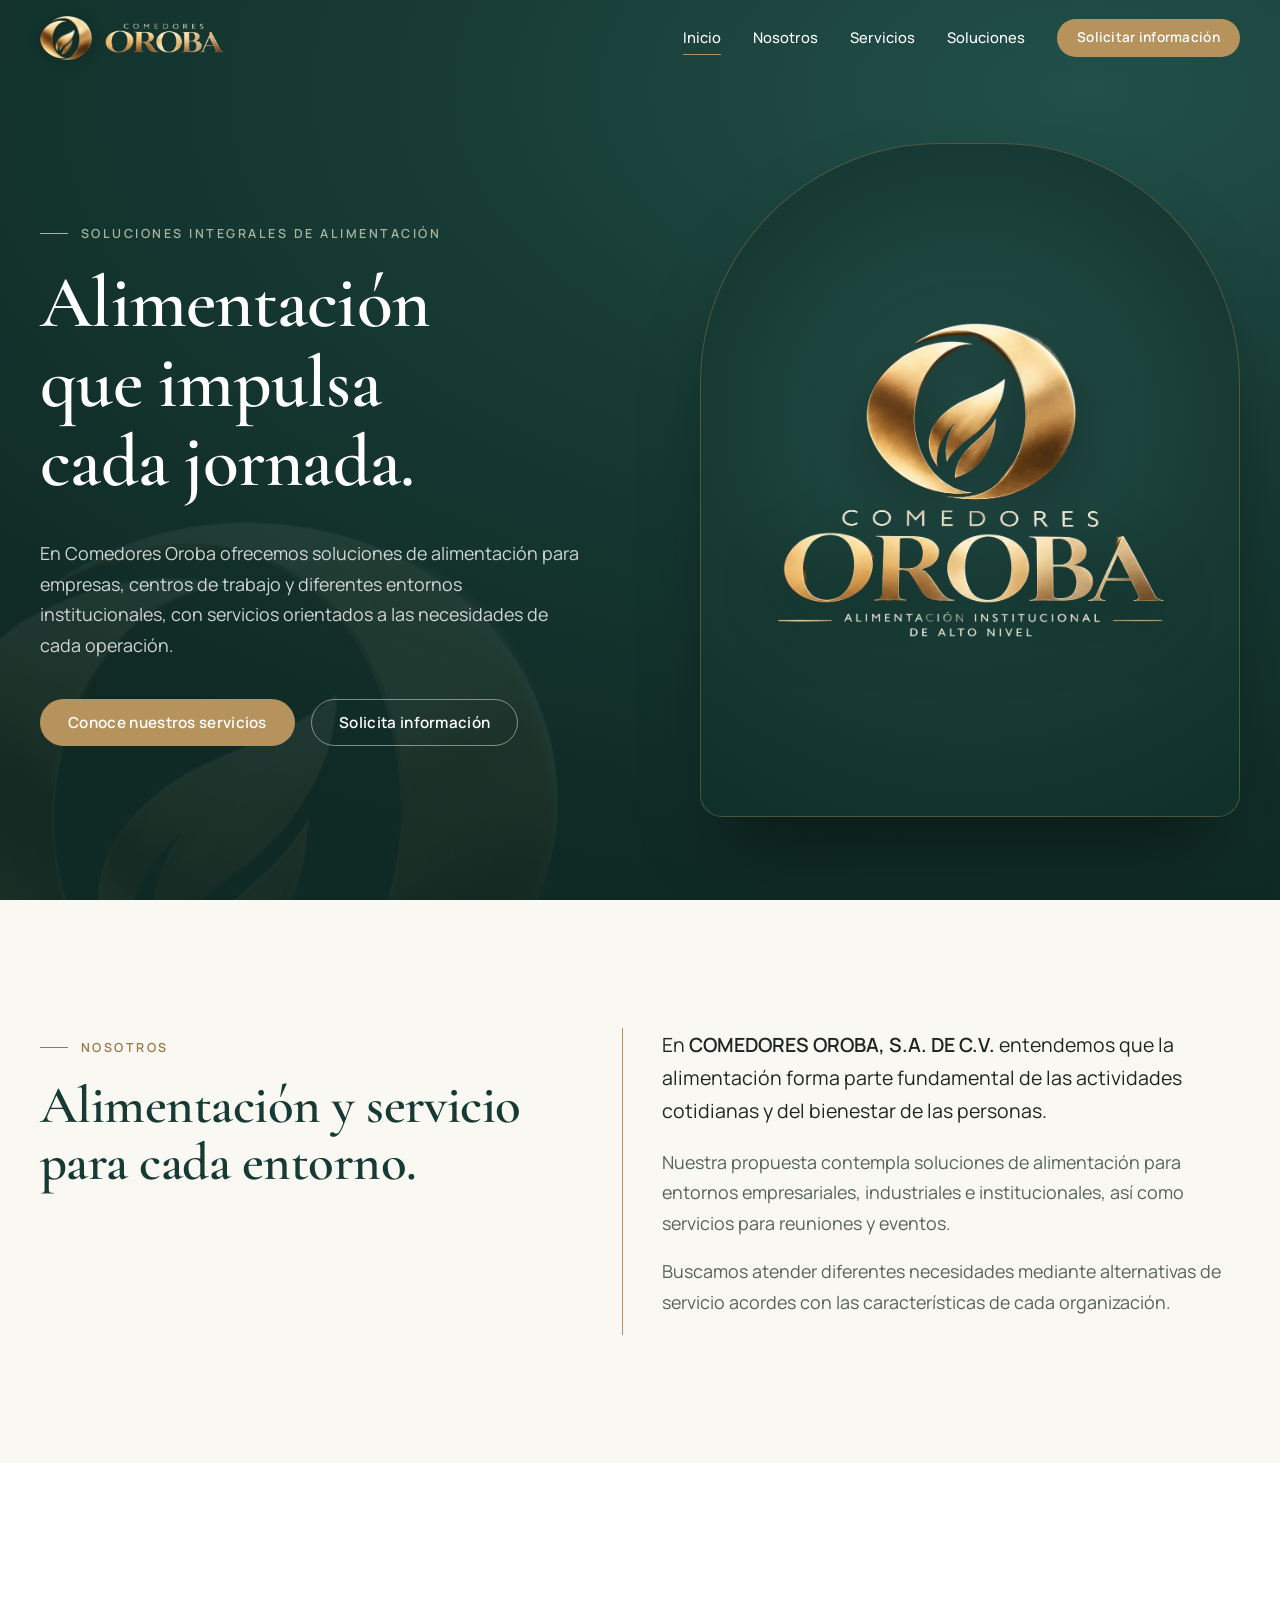
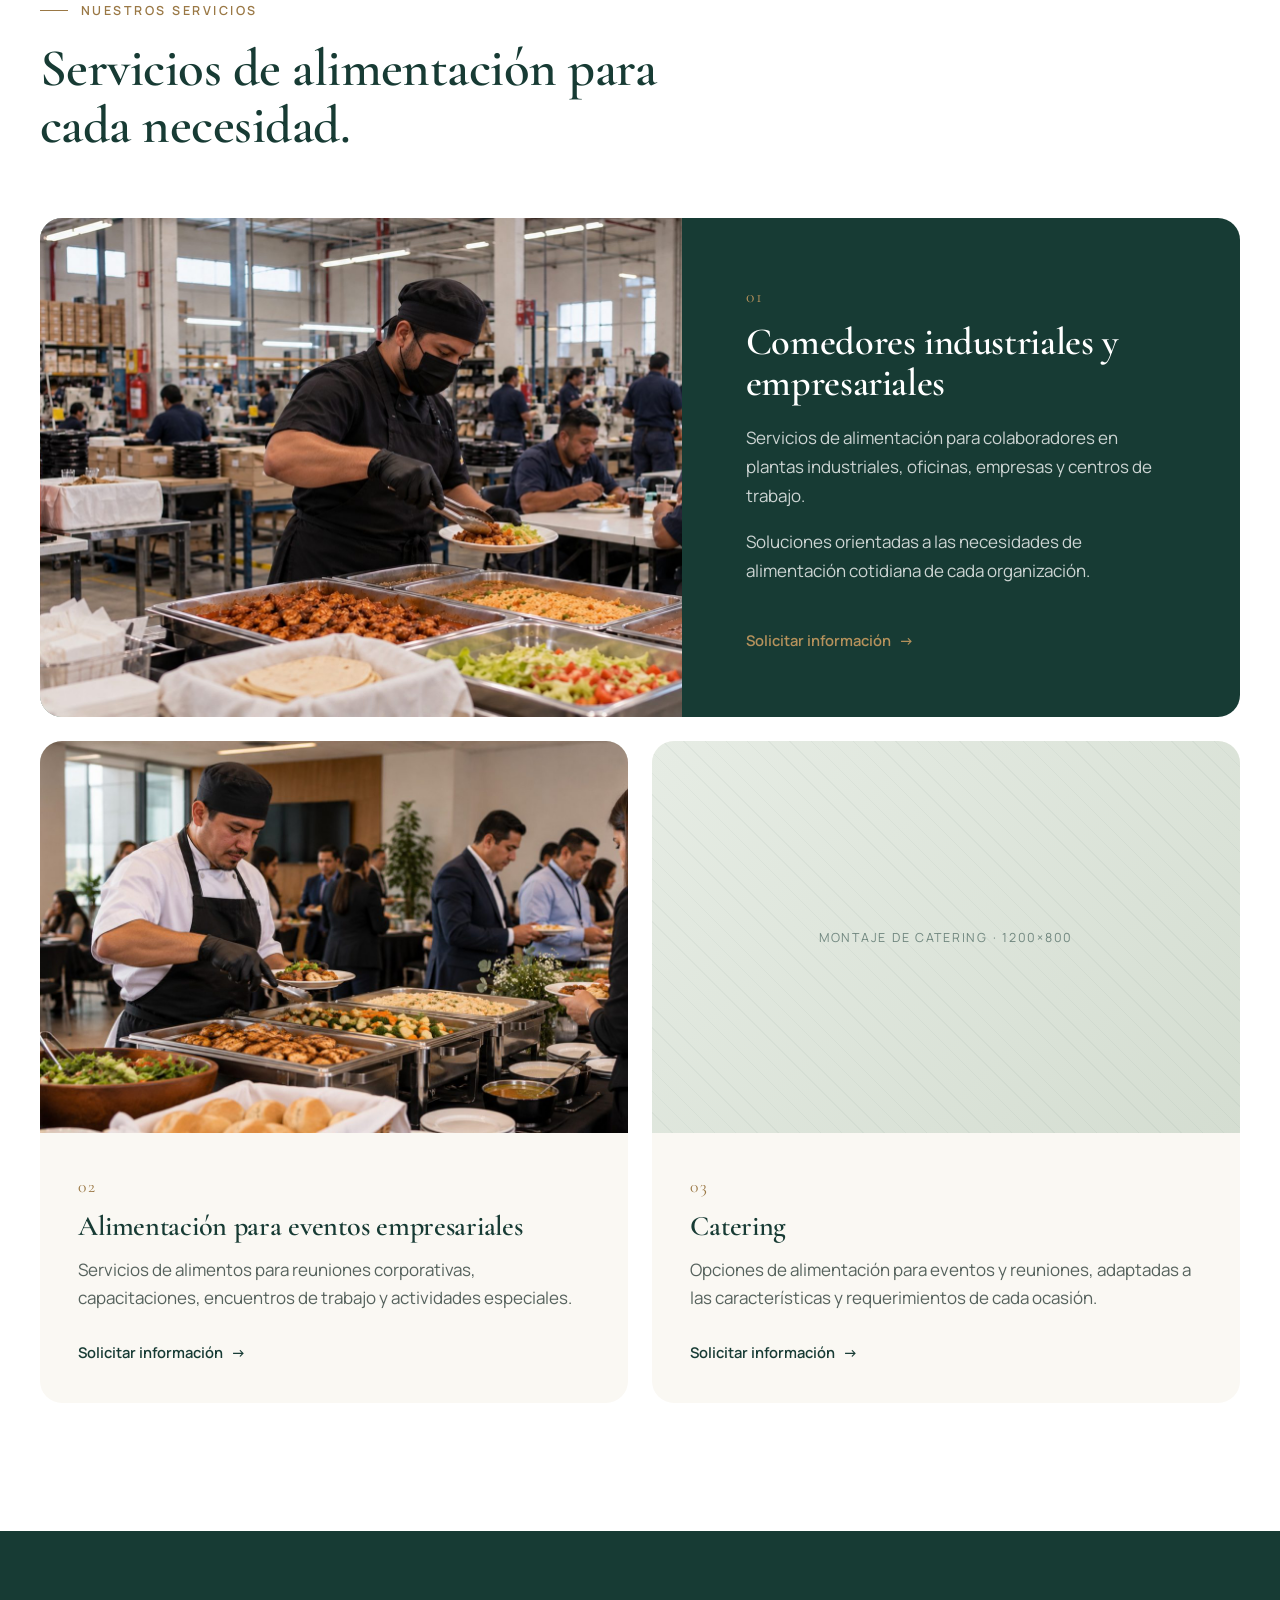
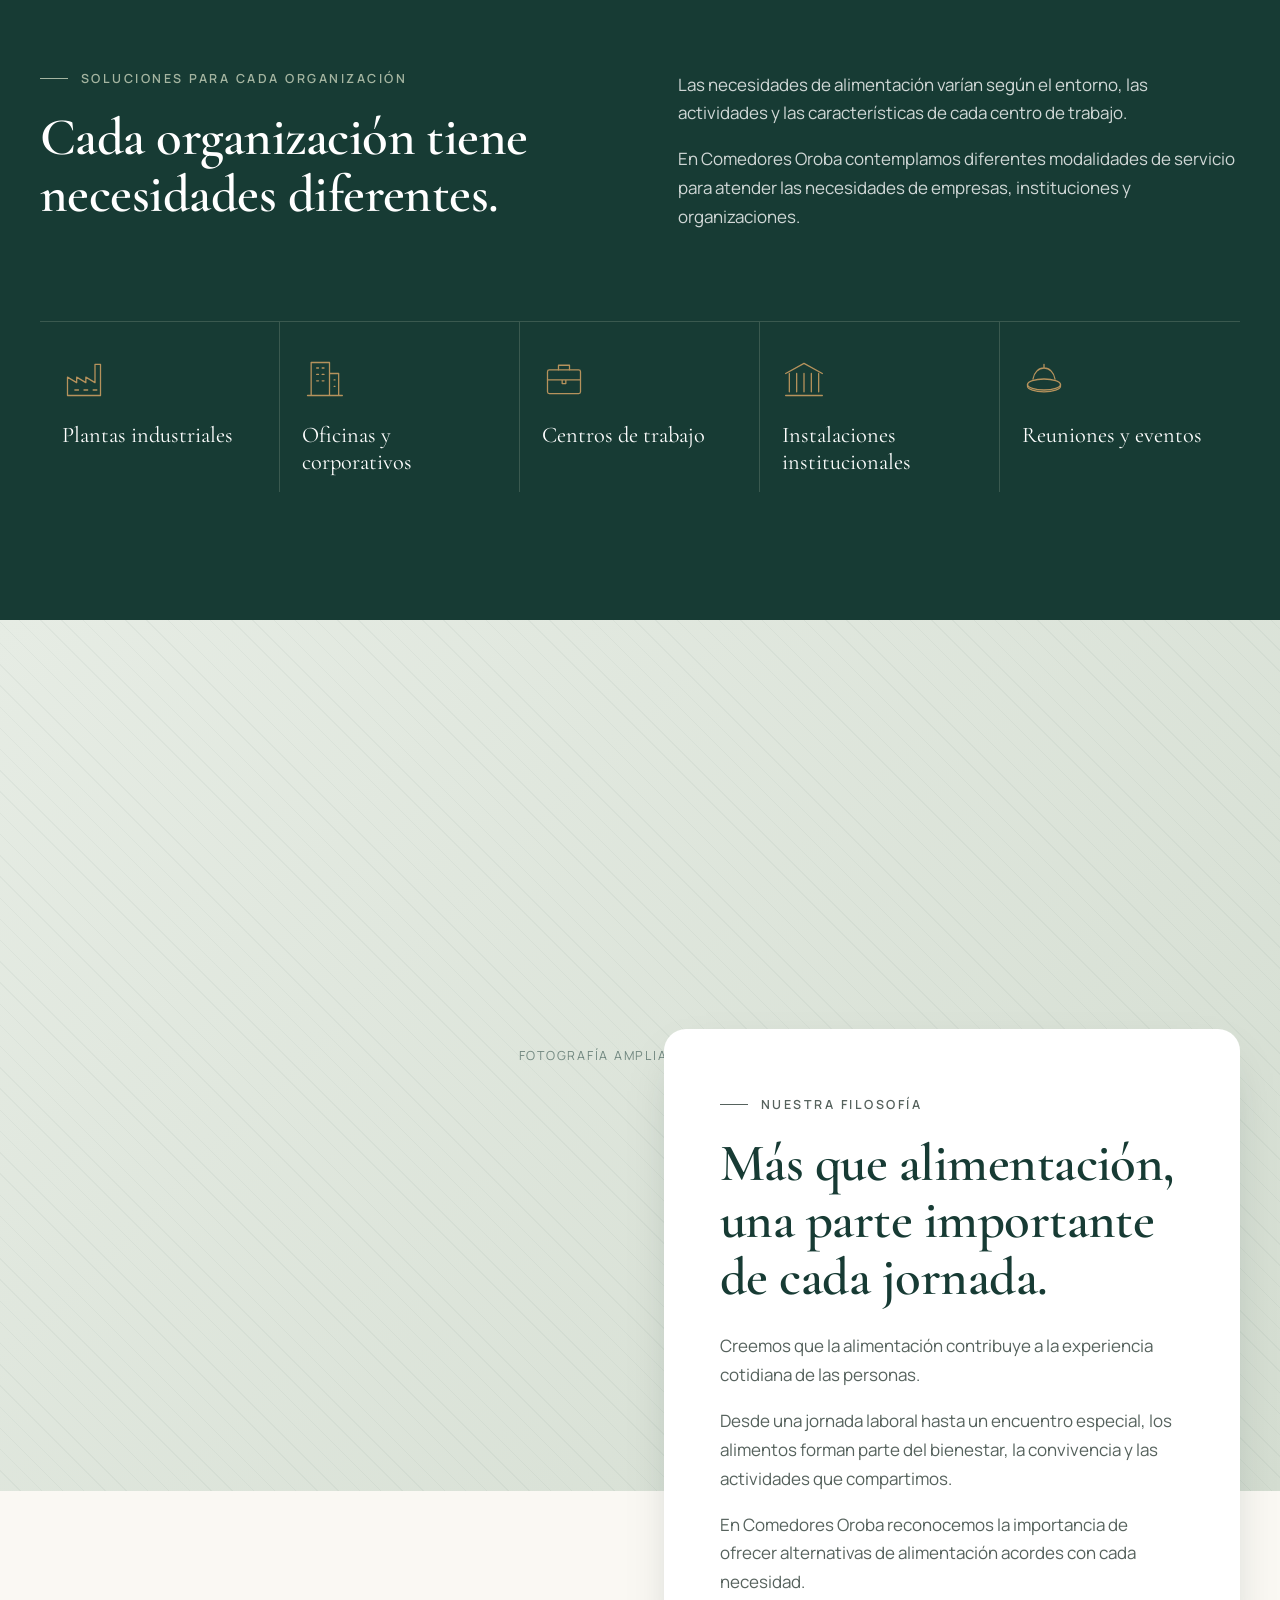
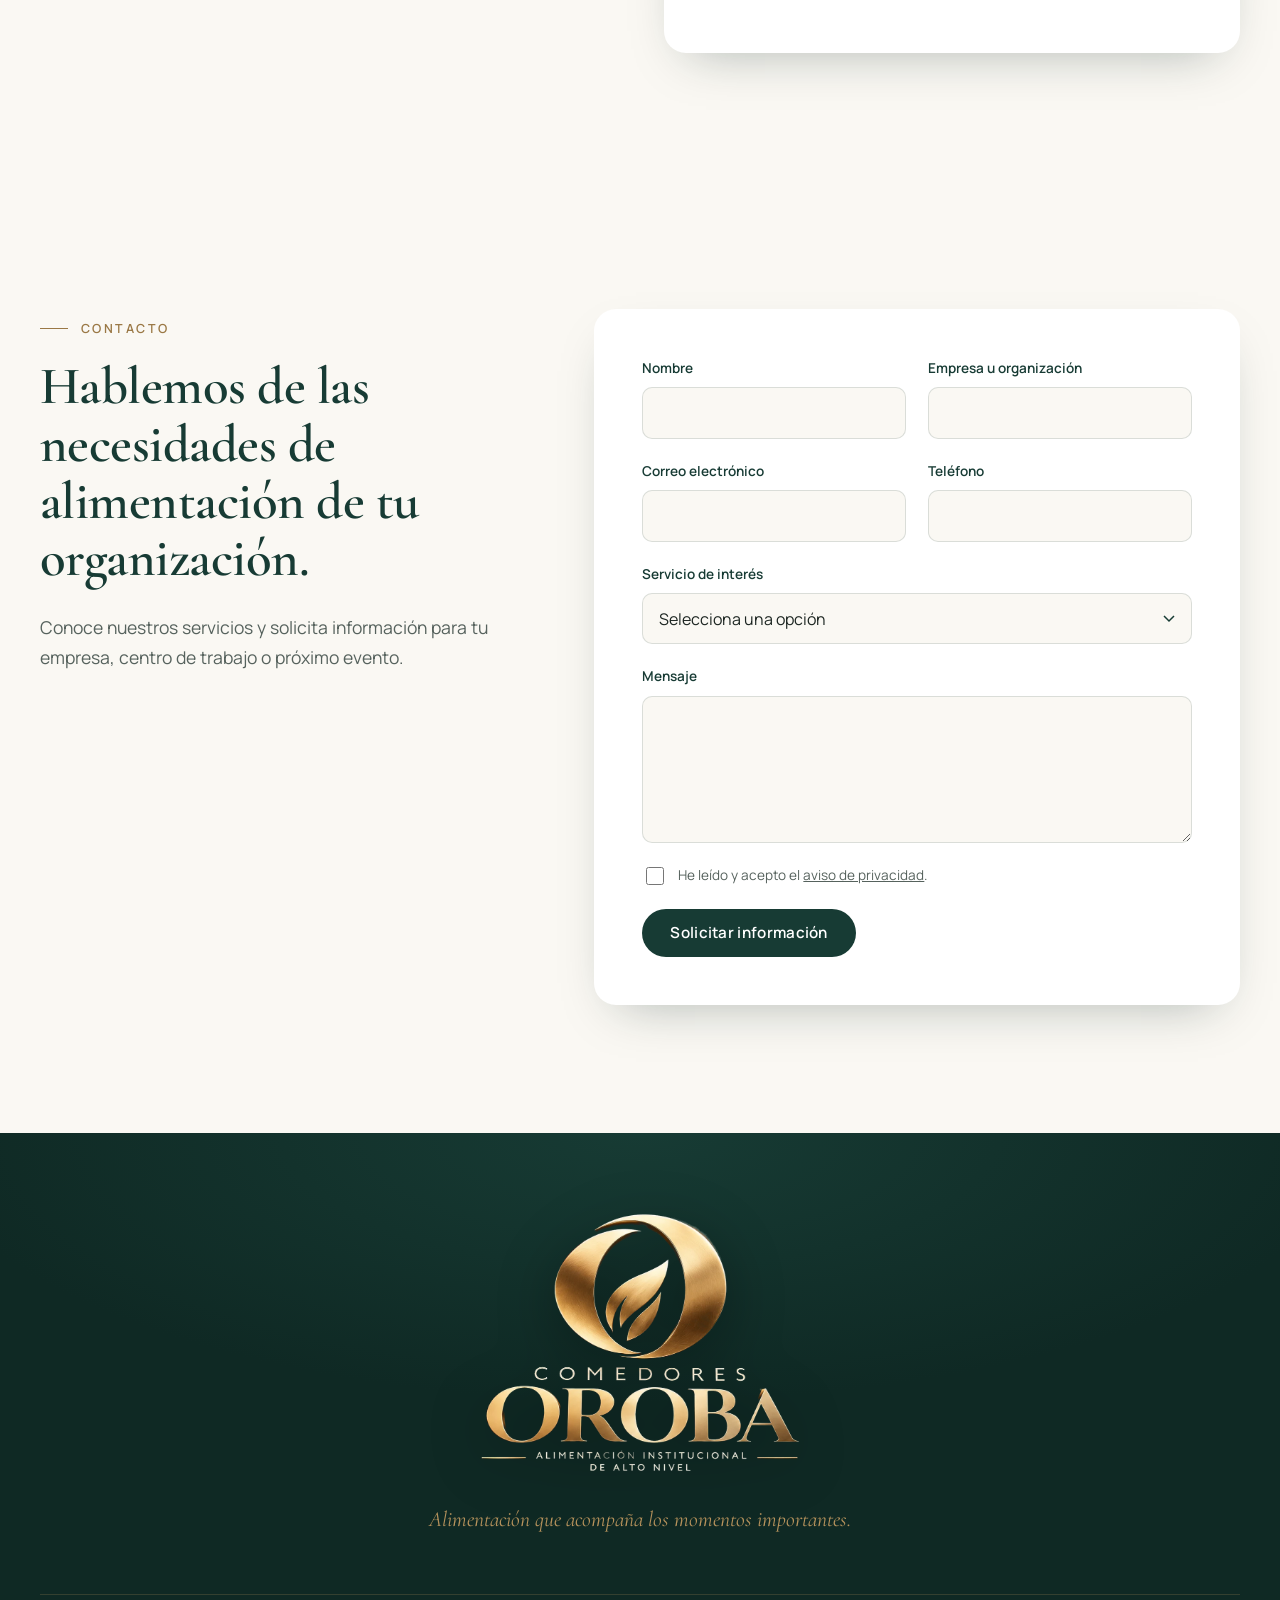
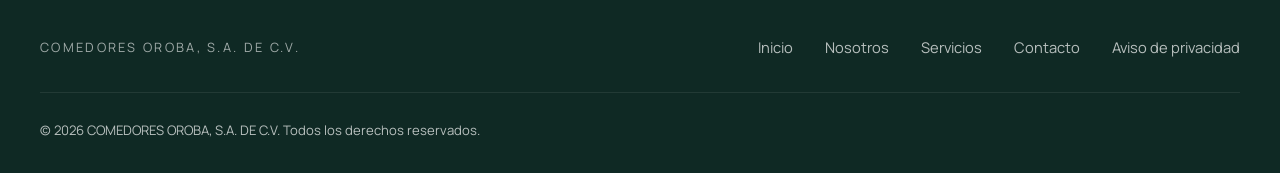
==== commit 07d967e6: "Agregar foto de comedor corporativo al servicio 02 Co-Authored-By: Claude Opus 5.5 <noreply@anthropi" ====
--- a/index.html
+++ b/index.html
@@ -118,7 +118,7 @@
 
           <article class="service-card reveal">
             <figure class="media" data-label="Reunión corporativa · 1200×800">
-              <img src="assets/img/eventos.jpg" alt="Alimentos servidos en una reunión corporativa" width="1200" height="800" loading="lazy">
+              <img src="assets/img/eventos.jpg" alt="Servicio de buffet para colaboradores en un comedor corporativo" width="1200" height="800" loading="lazy">
             </figure>
             <div class="service-body">
               <span class="service-num">02</span>
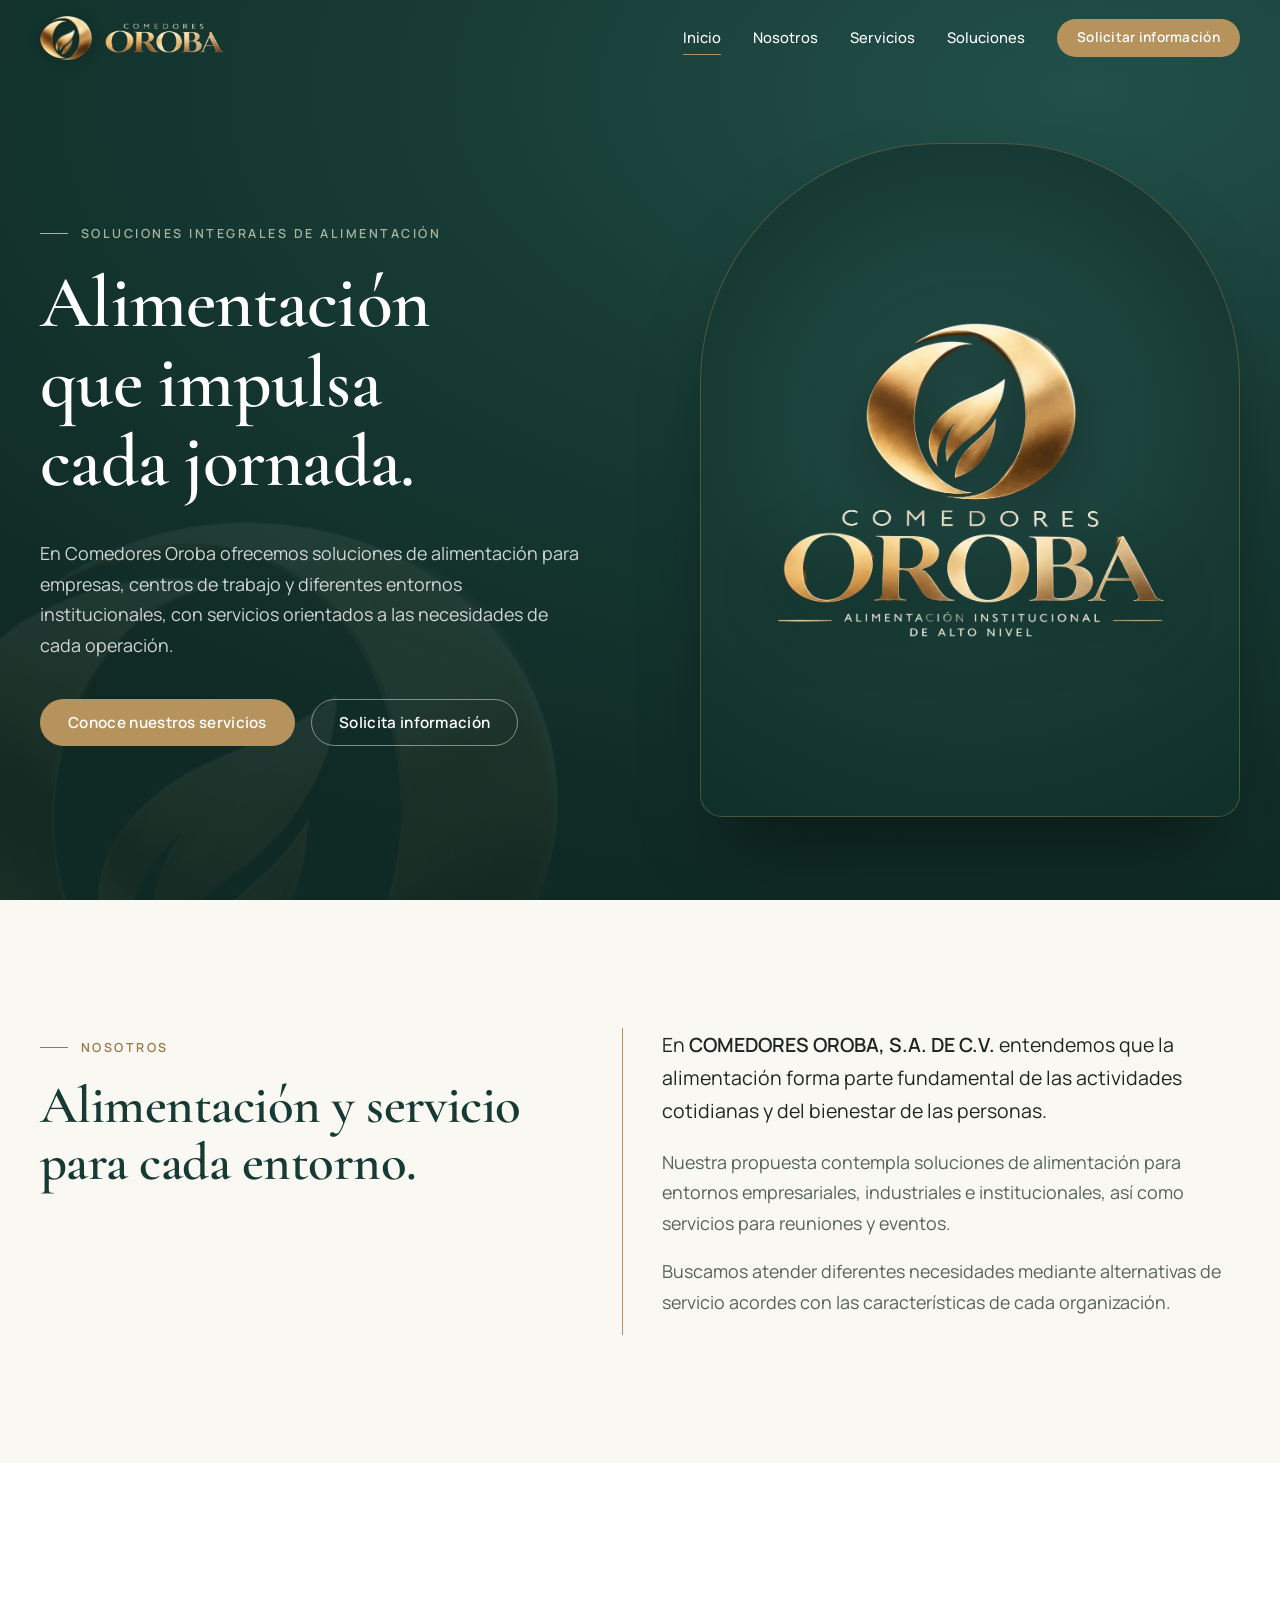
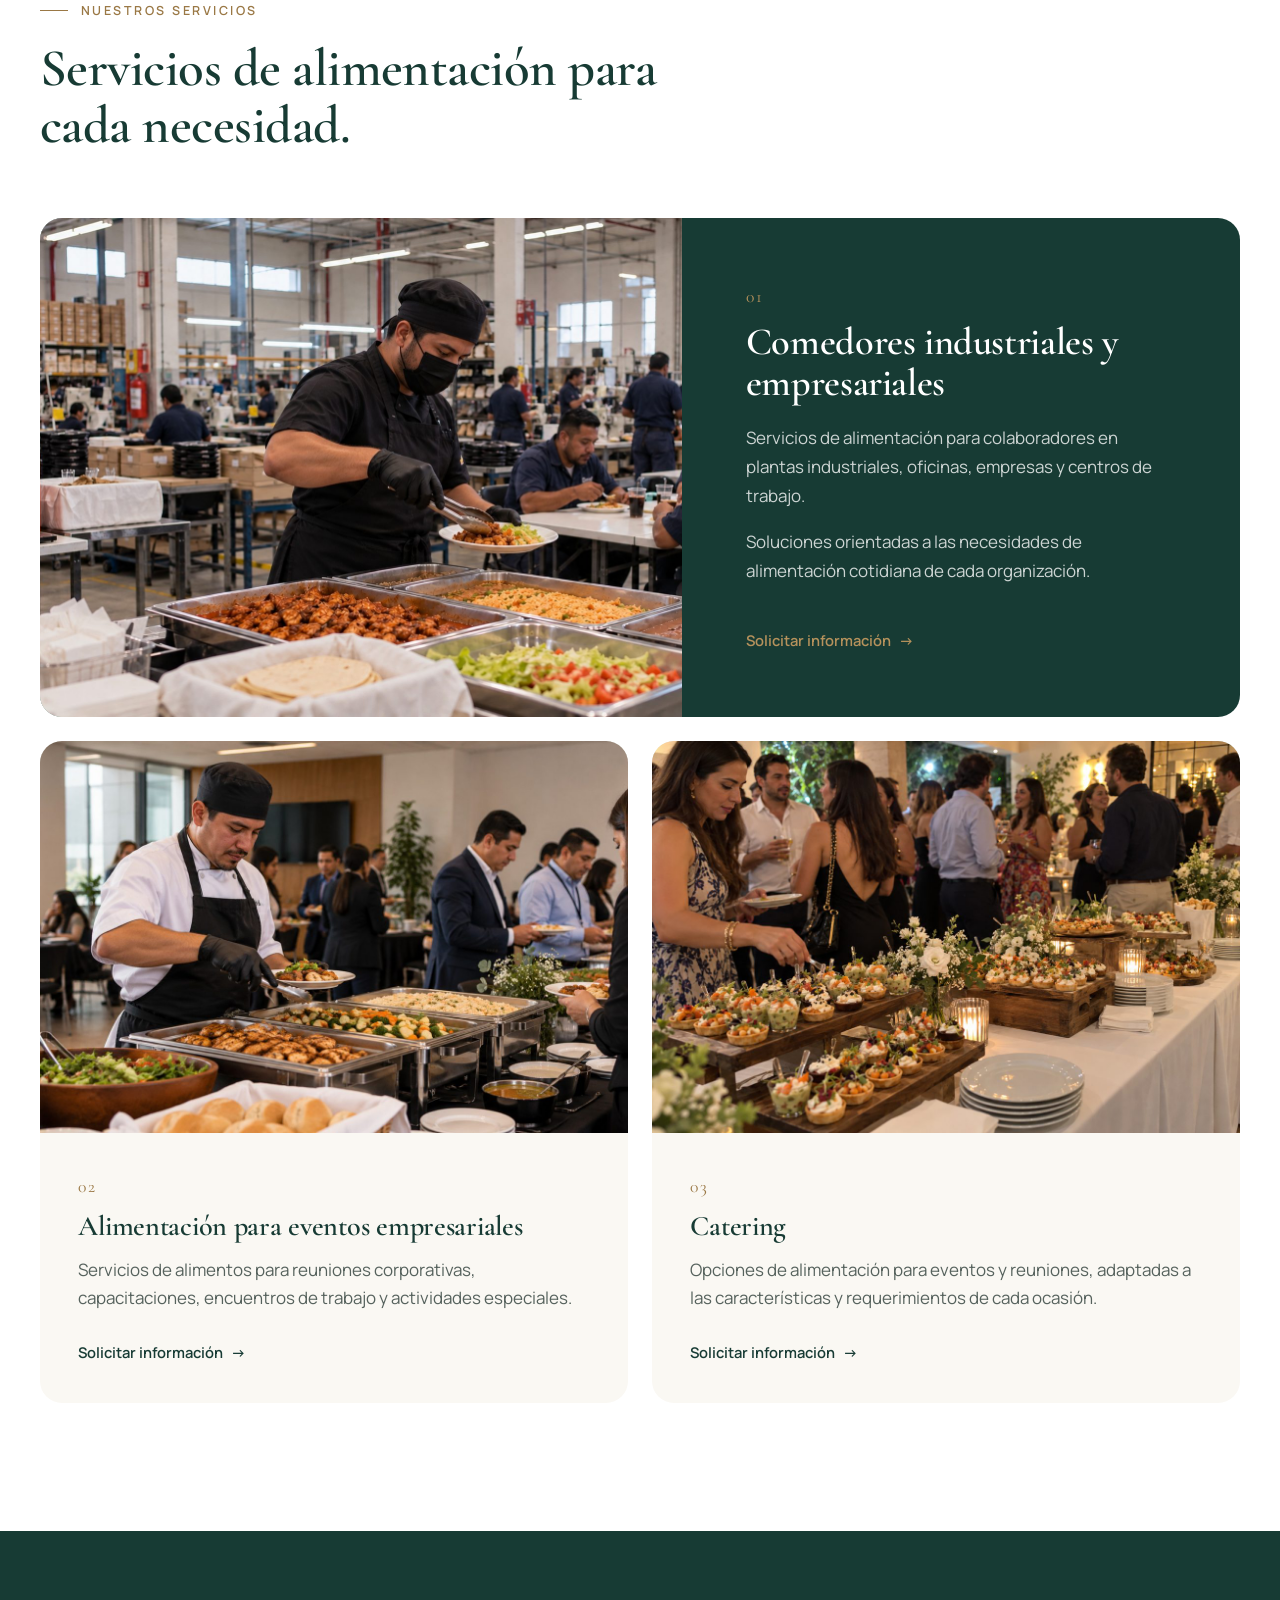
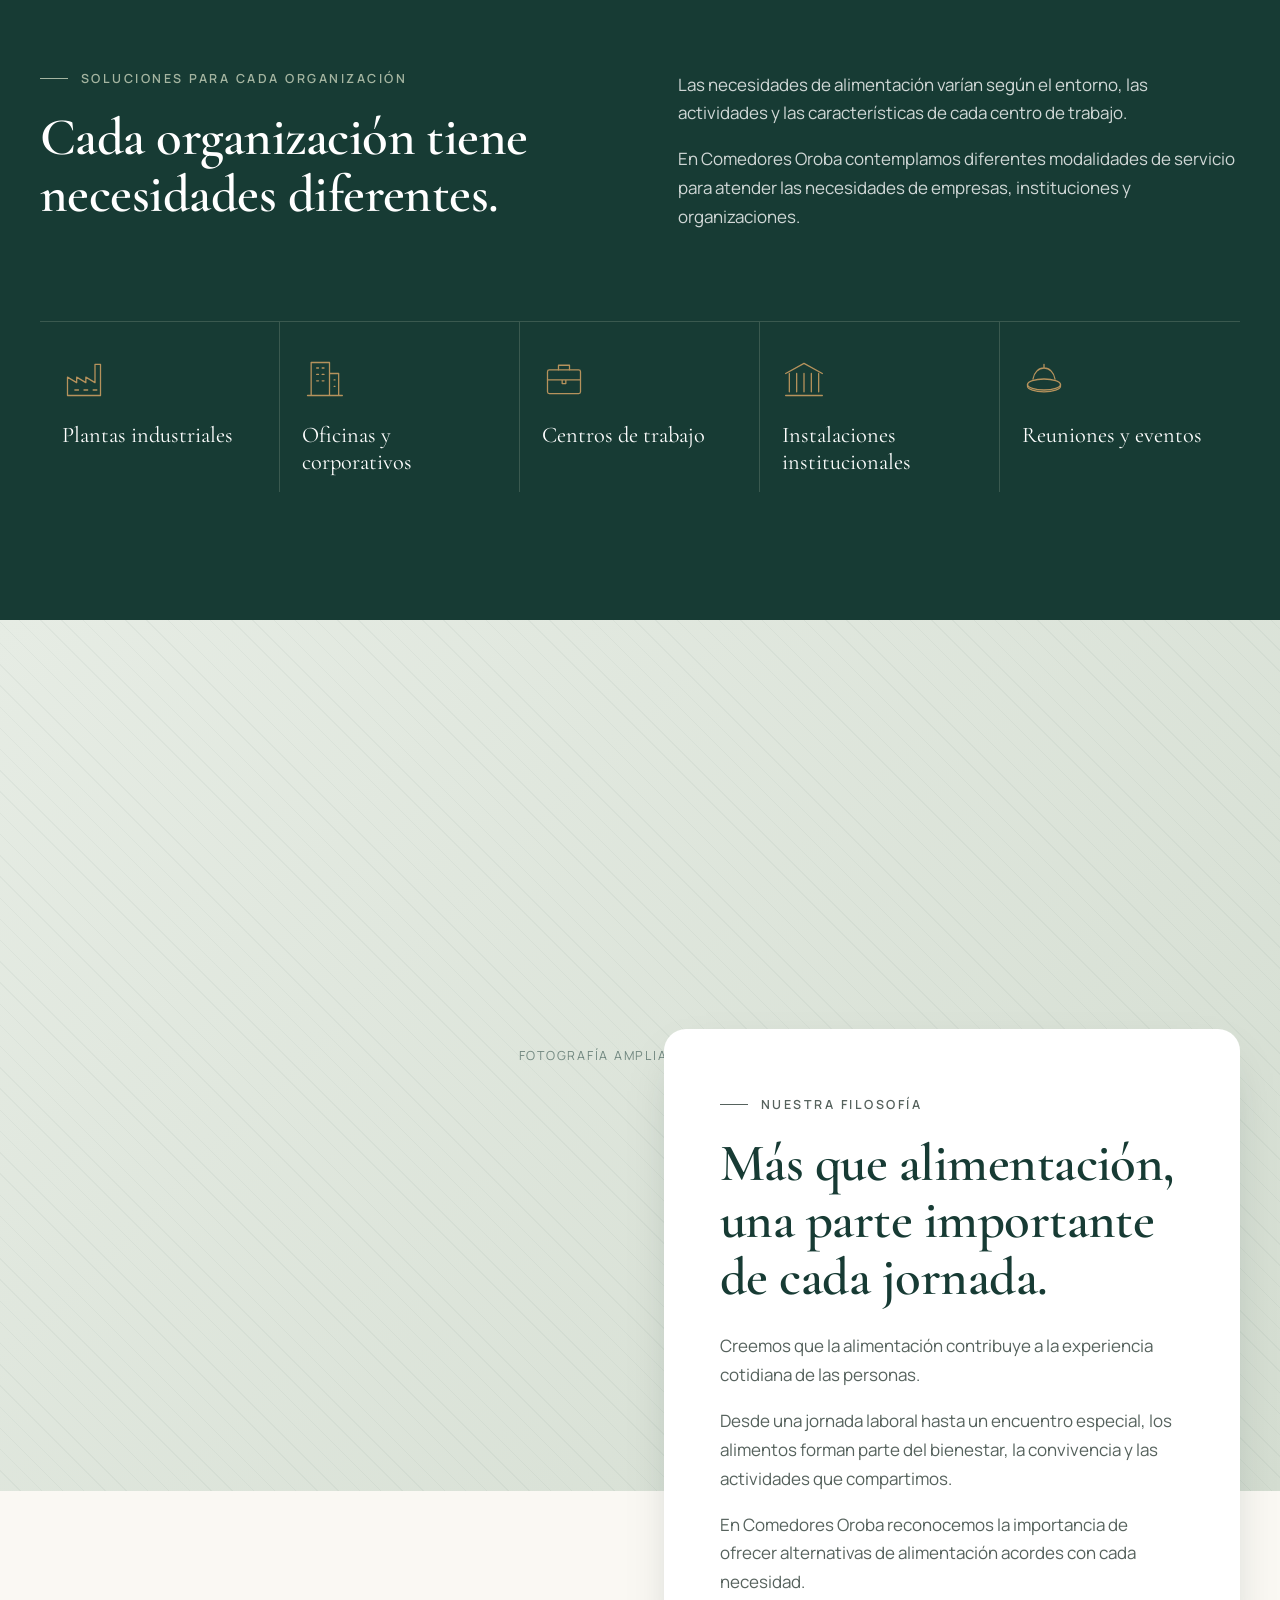
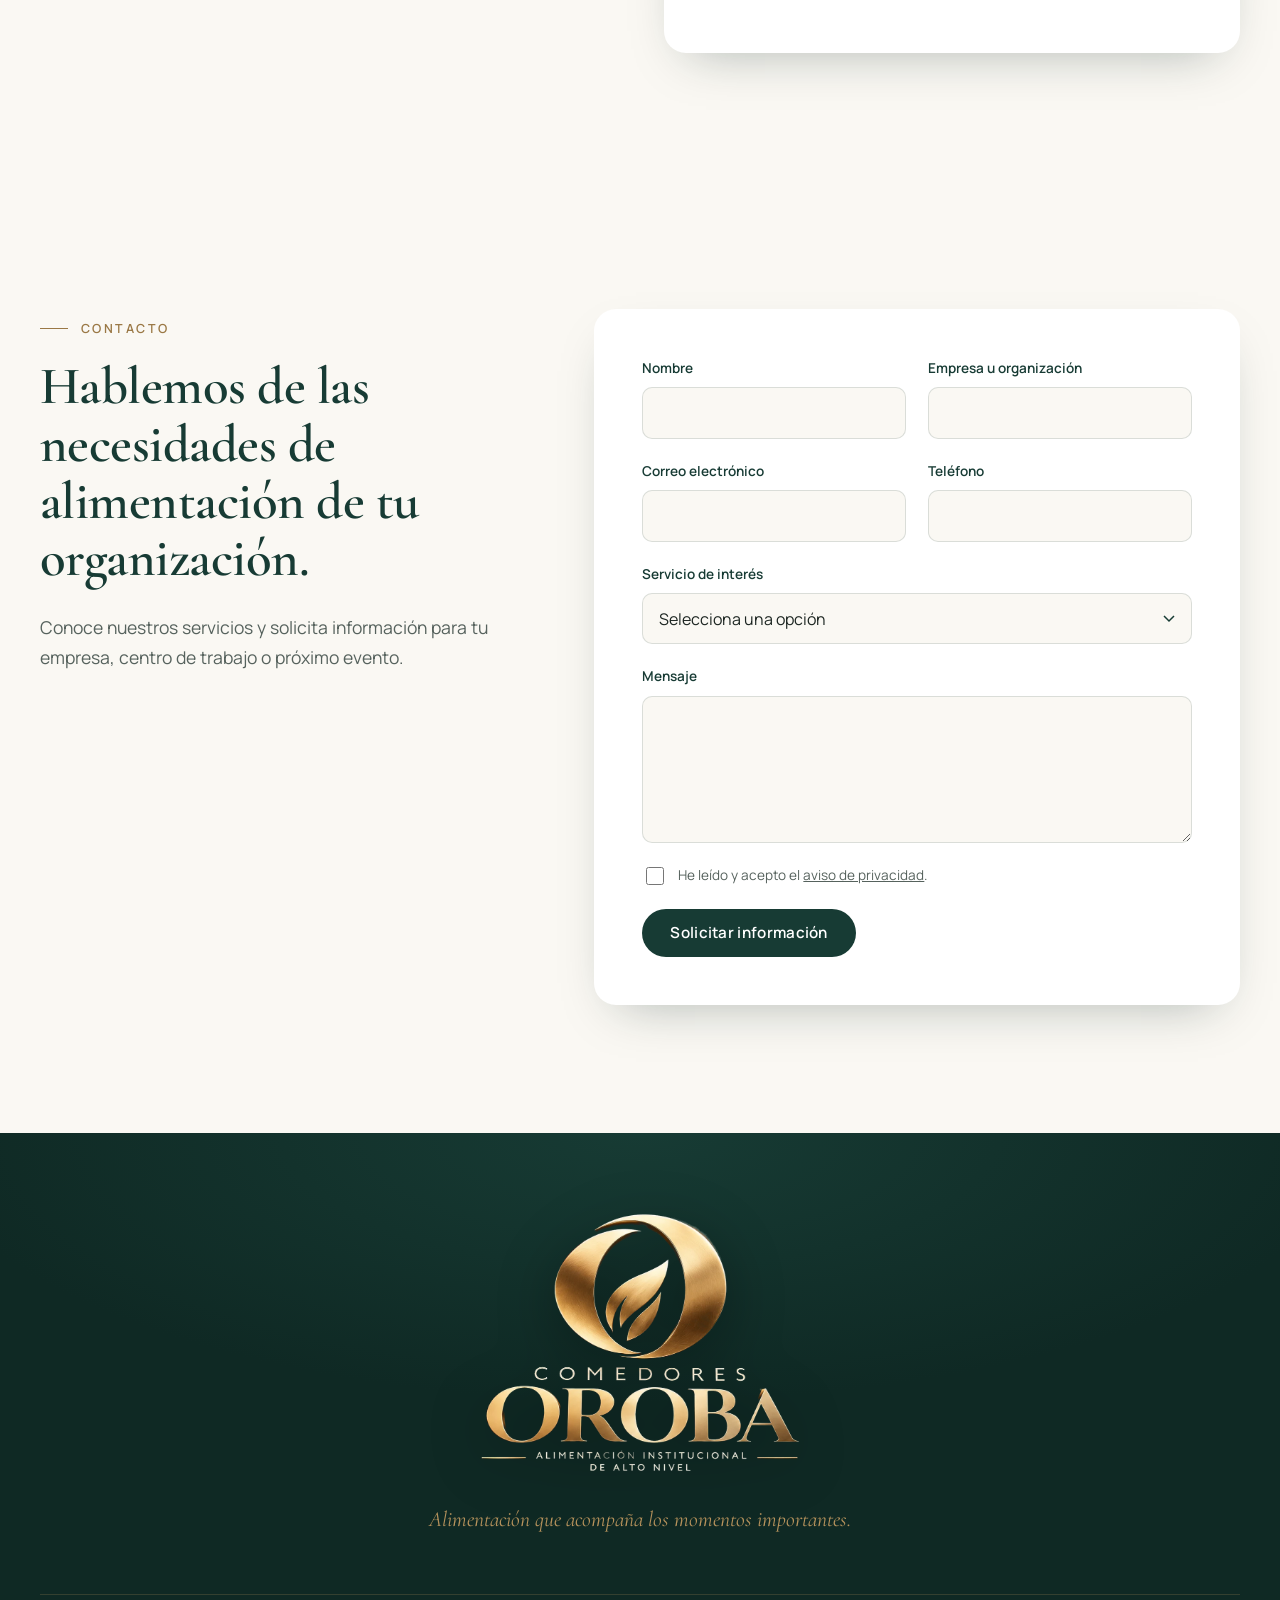
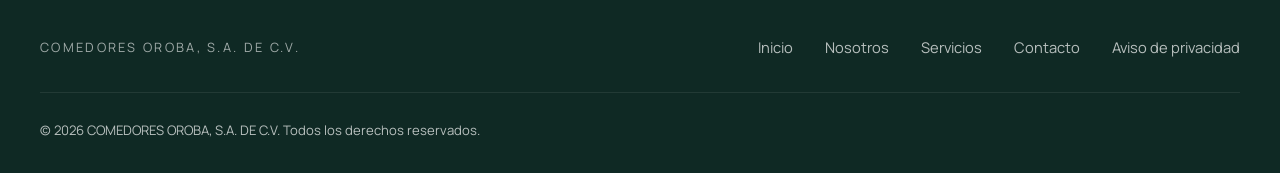
==== commit 16f3cd02: "Agregar foto de catering al servicio 03 Co-Authored-By: Claude Opus 5.5 <noreply@anthropic.com> Clau" ====
--- a/index.html
+++ b/index.html
@@ -130,7 +130,7 @@
 
           <article class="service-card reveal">
             <figure class="media" data-label="Montaje de catering · 1200×800">
-              <img src="assets/img/catering.jpg" alt="Montaje de catering para una reunión" width="1200" height="800" loading="lazy">
+              <img src="assets/img/catering.jpg" alt="Mesa de catering con bocadillos y arreglos florales durante un evento" width="1200" height="800" loading="lazy">
             </figure>
             <div class="service-body">
               <span class="service-num">03</span>
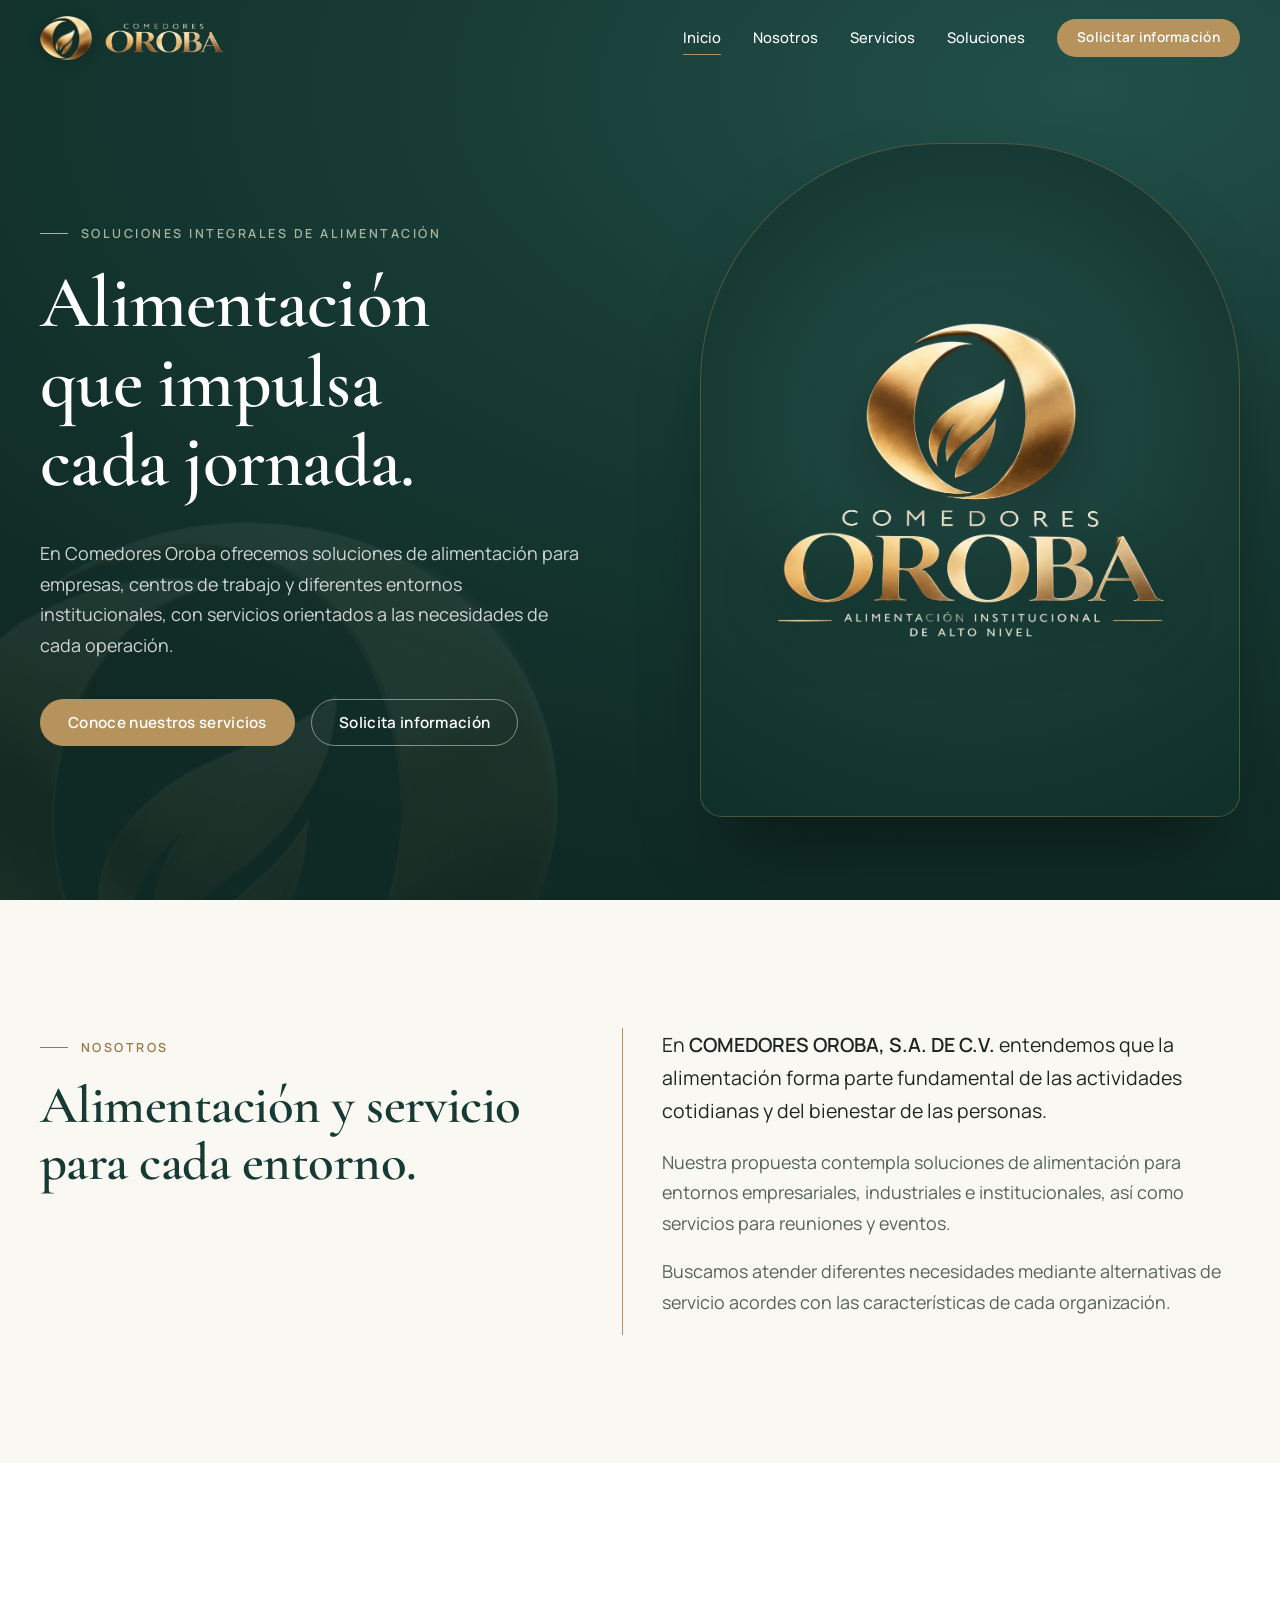
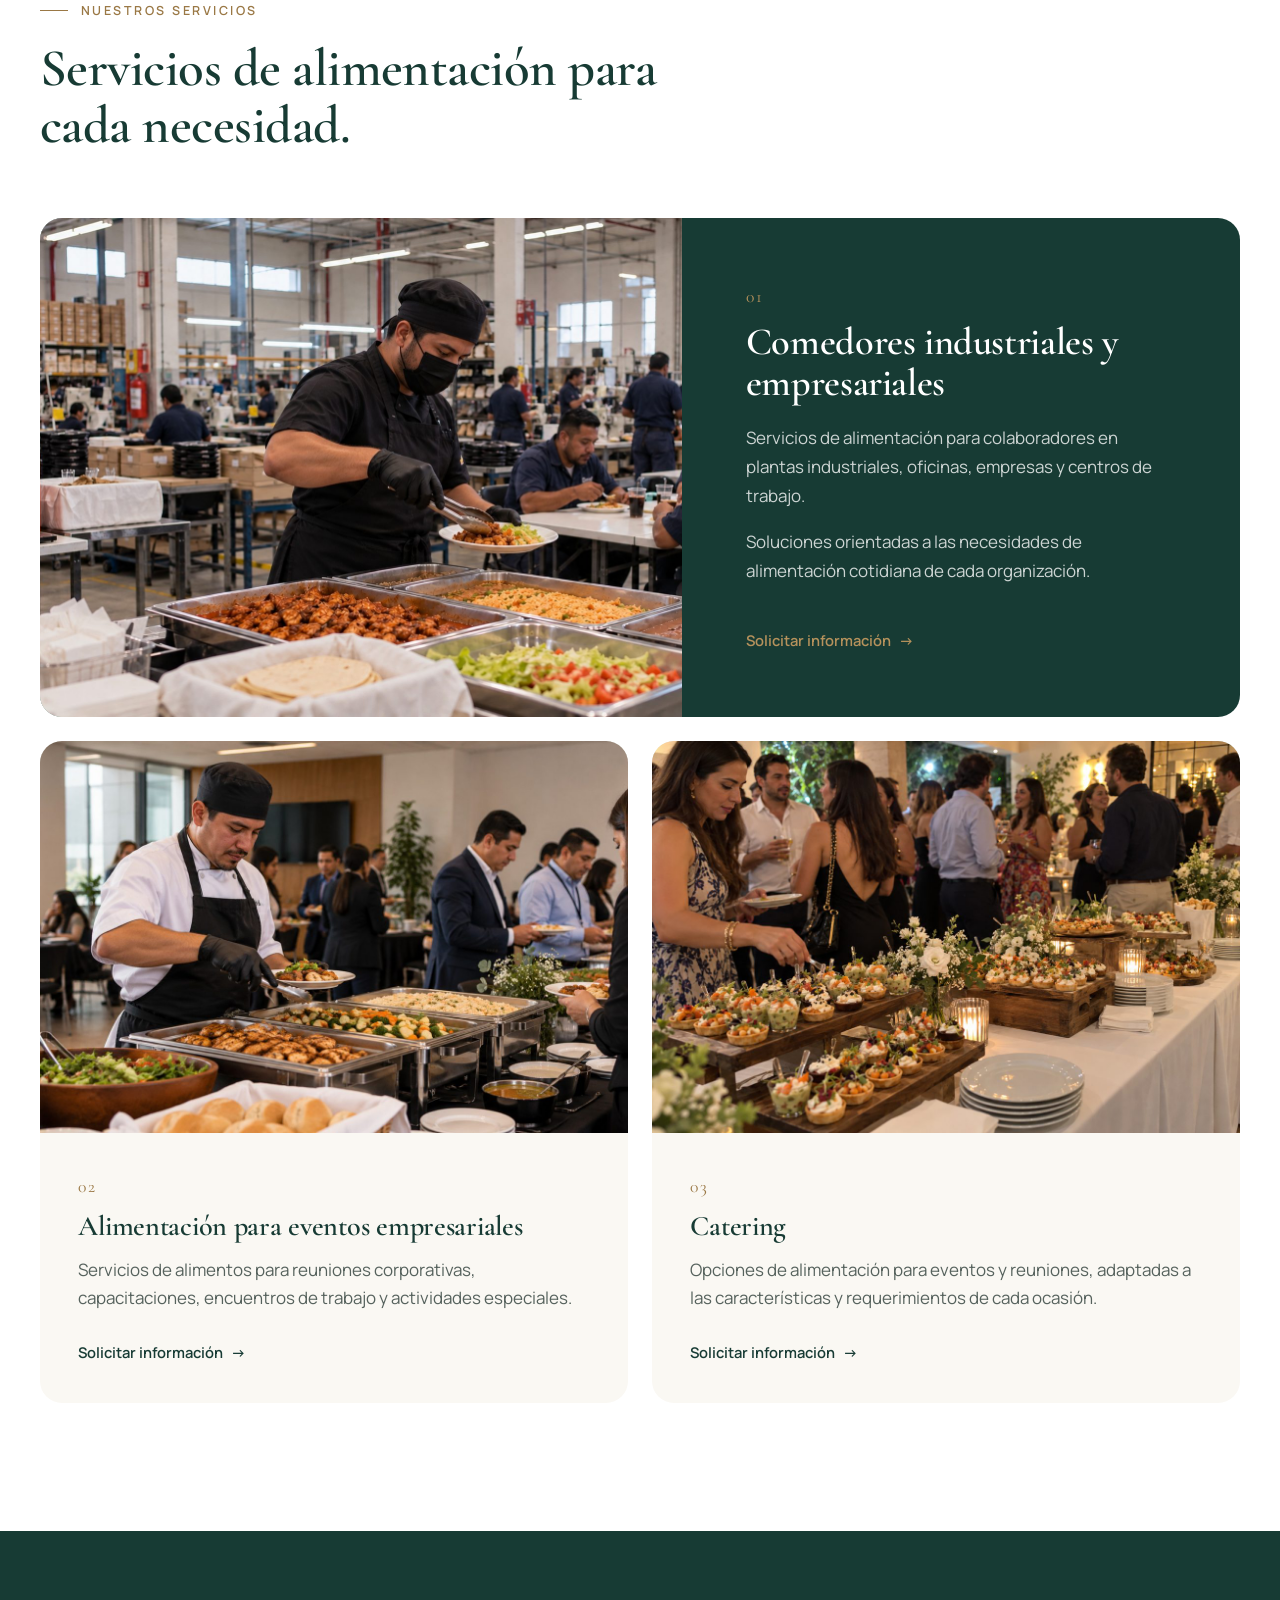
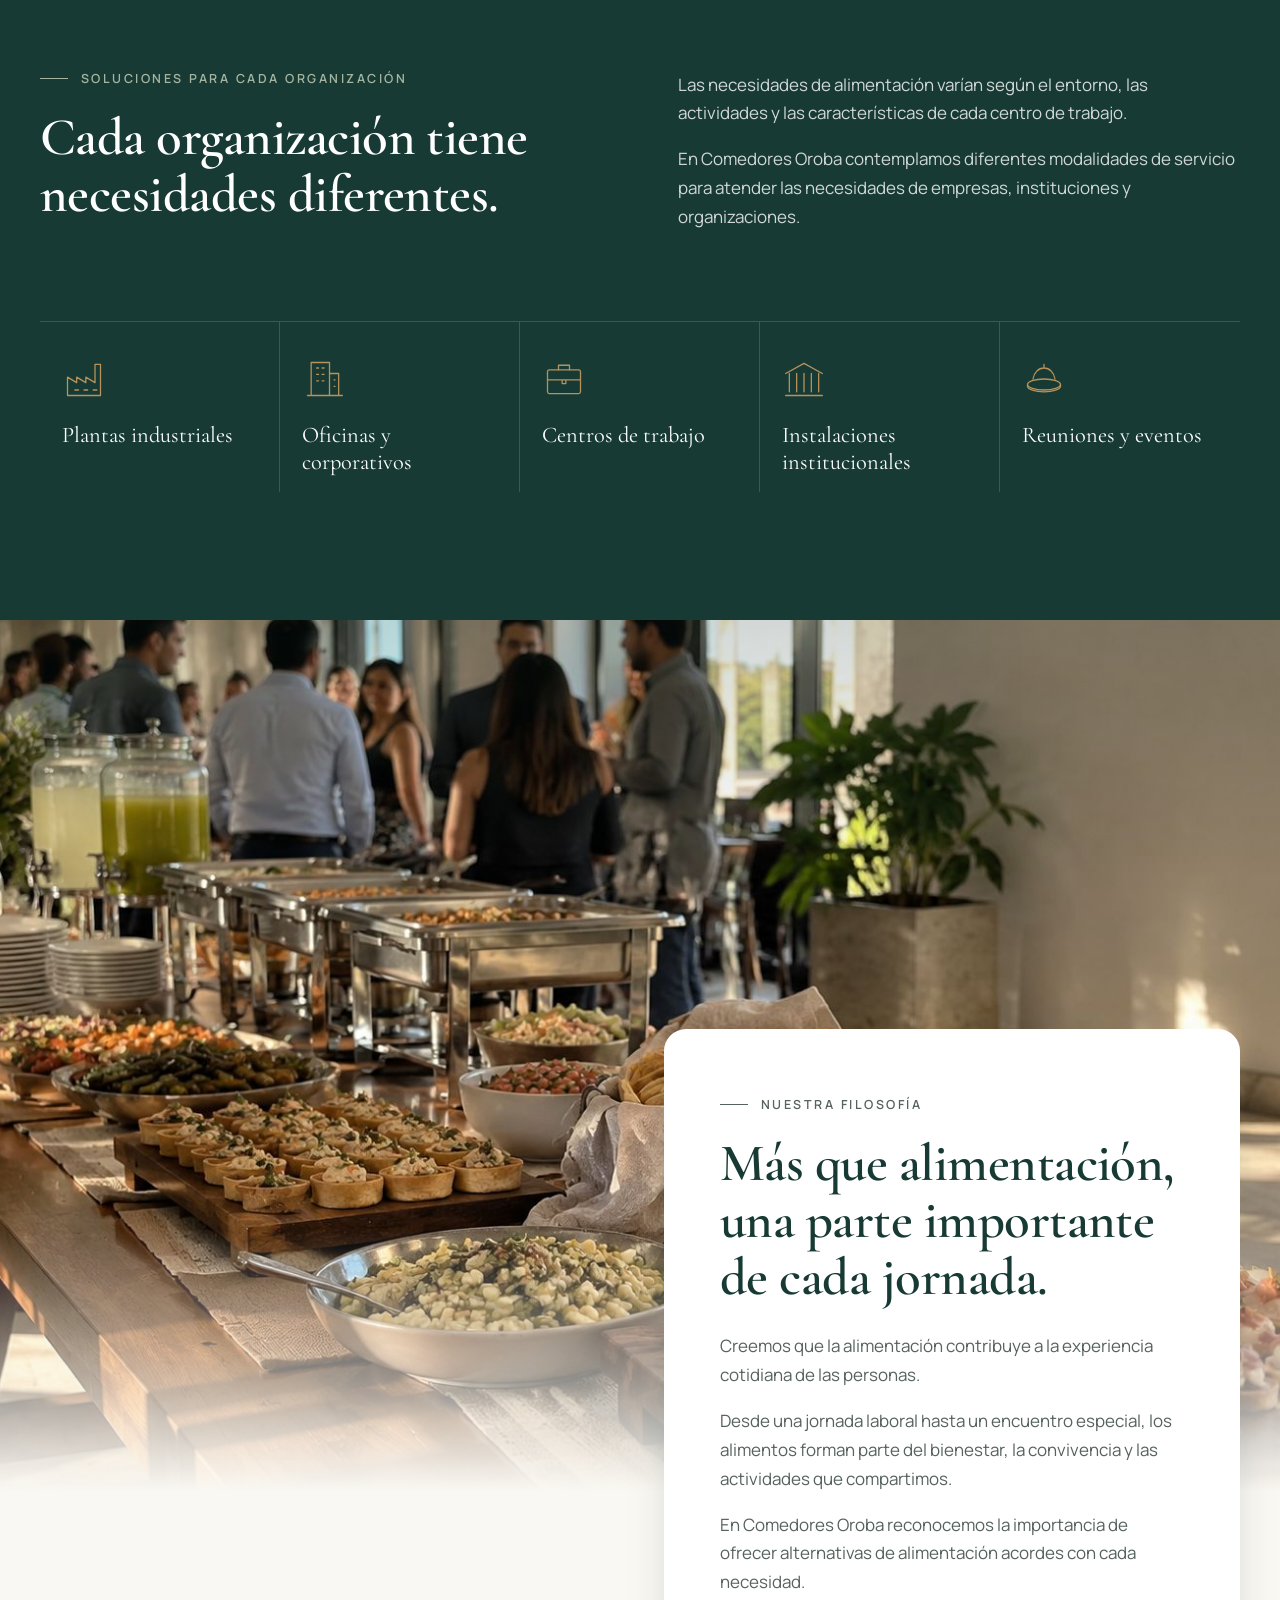
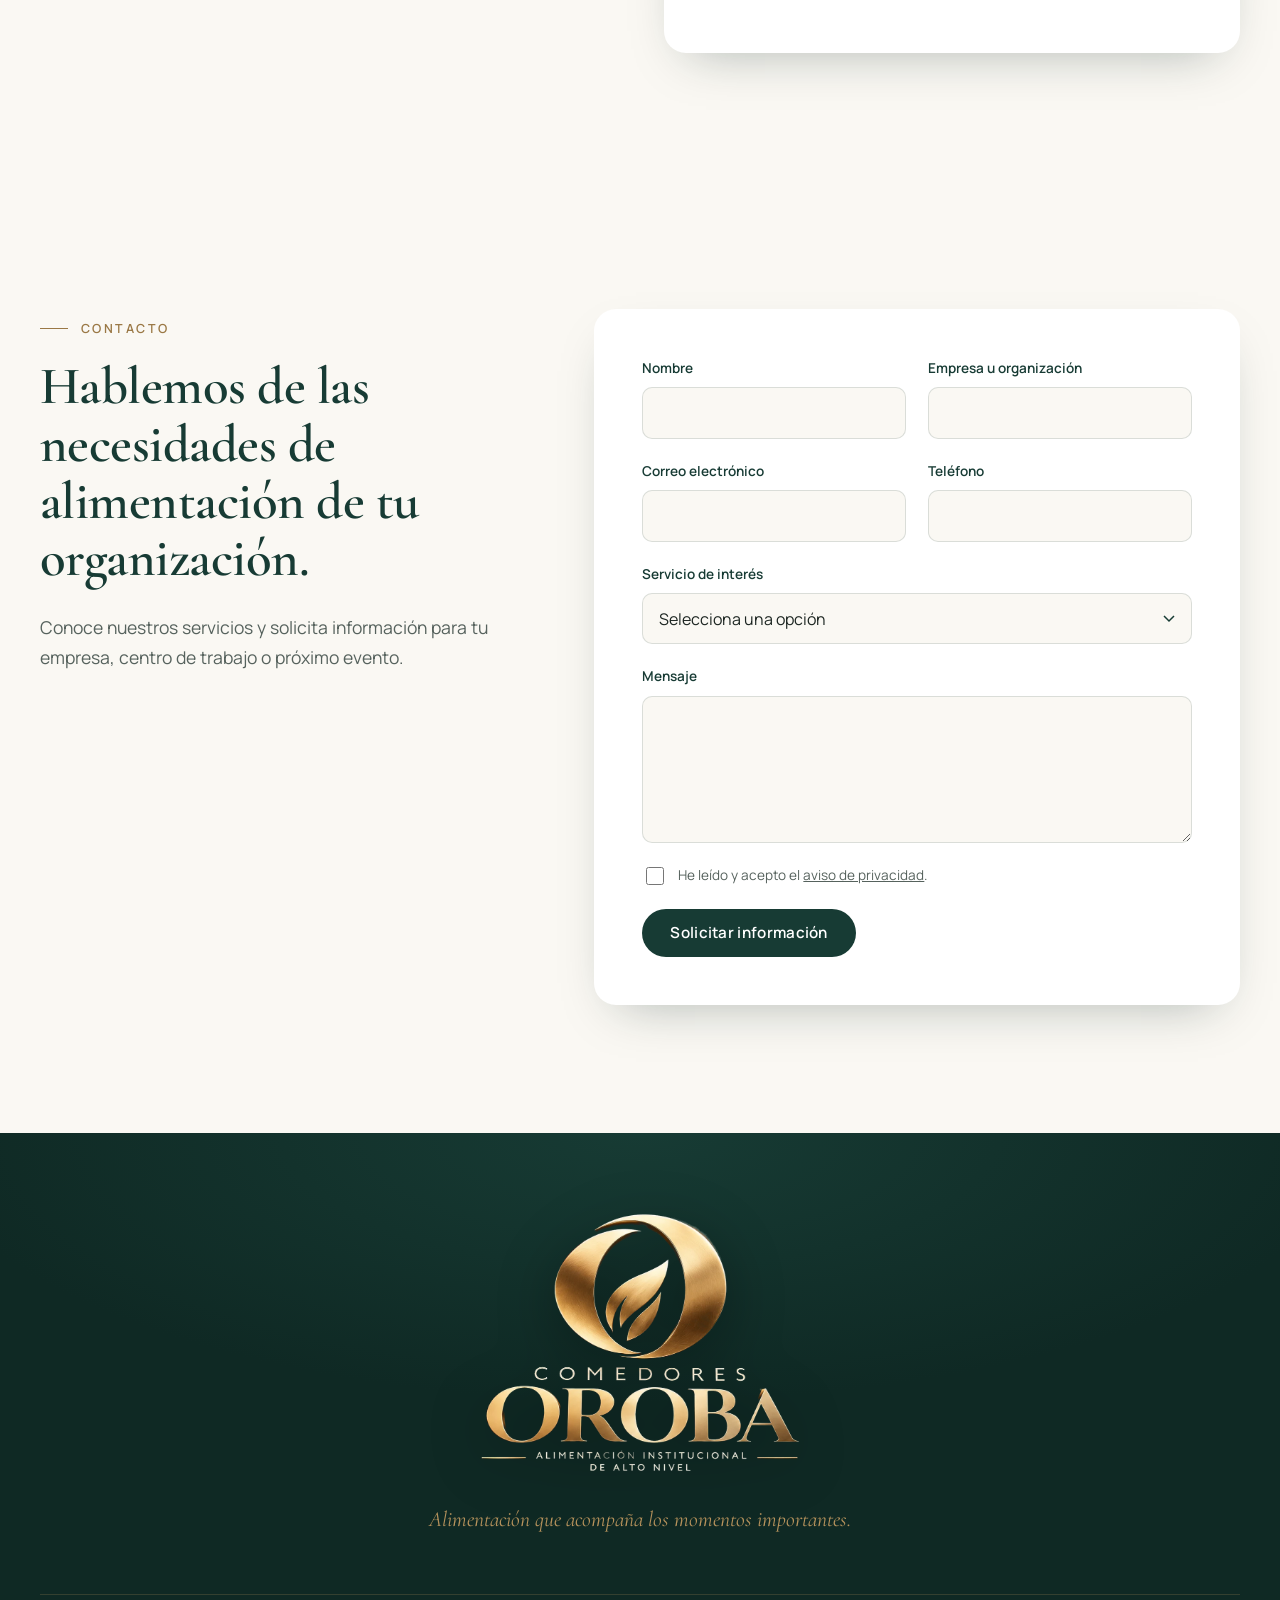
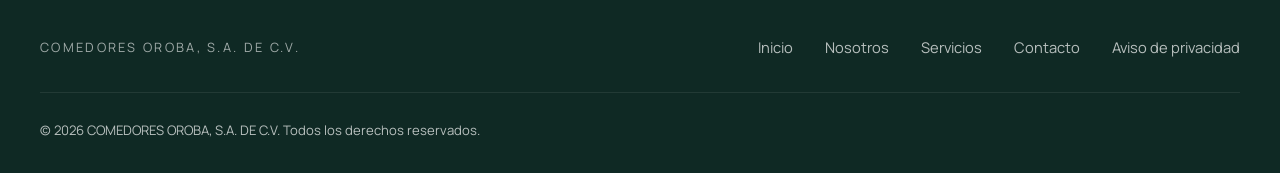
==== commit 4a56958b: "Agregar foto de la sección Nuestra filosofía Co-Authored-By: Claude Opus 5.5 <noreply@anthropic.com>" ====
--- a/index.html
+++ b/index.html
@@ -185,7 +185,7 @@
     <!-- 5. FILOSOFÍA -->
     <section class="philosophy" aria-labelledby="filosofia-titulo">
       <figure class="media philosophy-media" data-label="Fotografía amplia · 2400×1200">
-        <img src="assets/img/filosofia.jpg" alt="Personas compartiendo alimentos durante la jornada laboral" width="2400" height="1200" loading="lazy">
+        <img src="assets/img/filosofia.jpg" alt="Mesa de alimentos servida para colaboradores en un espacio corporativo iluminado" width="1774" height="887" loading="lazy">
       </figure>
       <div class="container">
         <div class="philosophy-card reveal">
--- a/css/styles.css
+++ b/css/styles.css
@@ -284,3 +284,8 @@
   .site-header.is-scrolled .brand-emblem { height: 32px; }
   .footer-grid { flex-direction: column; align-items: flex-start; }
 }
+
+/* Filosofía: degradado suave para integrar la foto con el fondo */
+.philosophy-media::after { content: ""; position: absolute; inset: 0; pointer-events: none;
+  background: linear-gradient(180deg, rgba(15,41,36,.18) 0%, rgba(15,41,36,0) 30%, rgba(250,248,243,0) 70%, var(--cream) 100%); }
+.philosophy-media img { object-position: center 65%; }
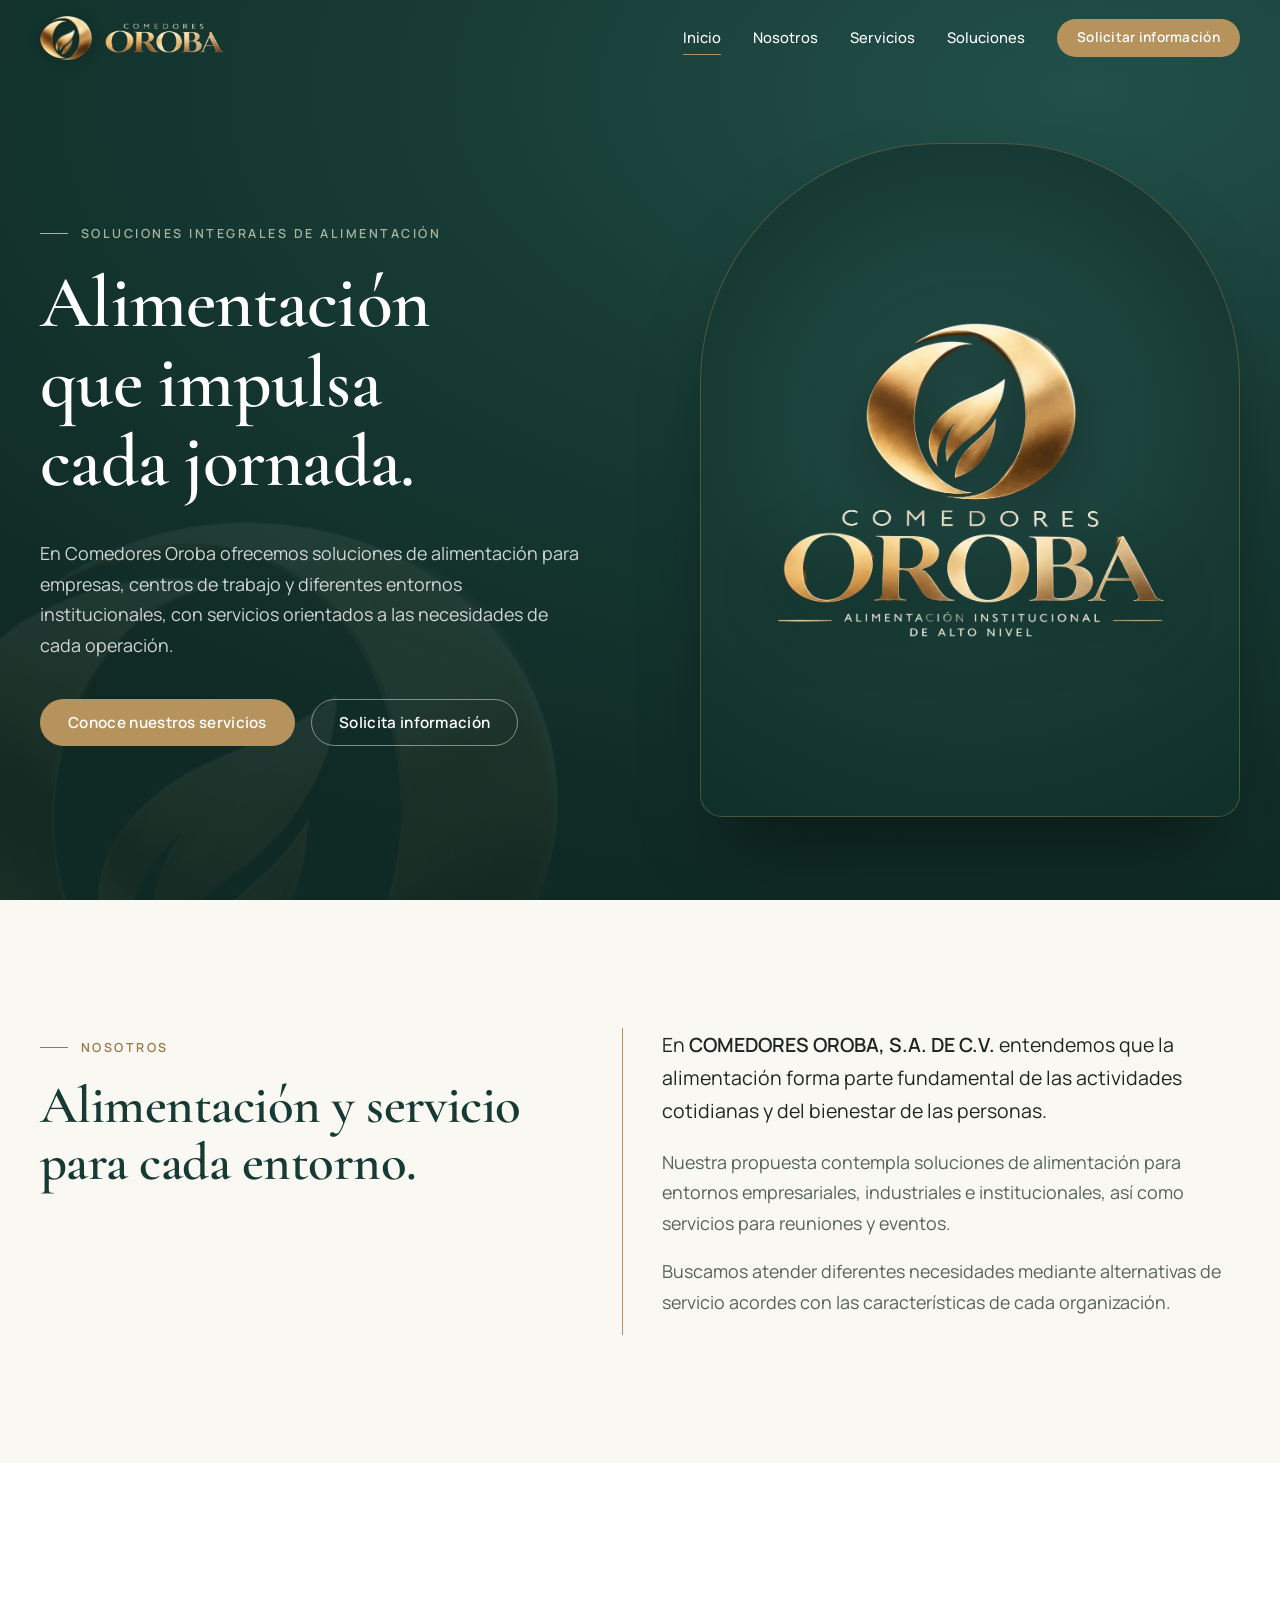
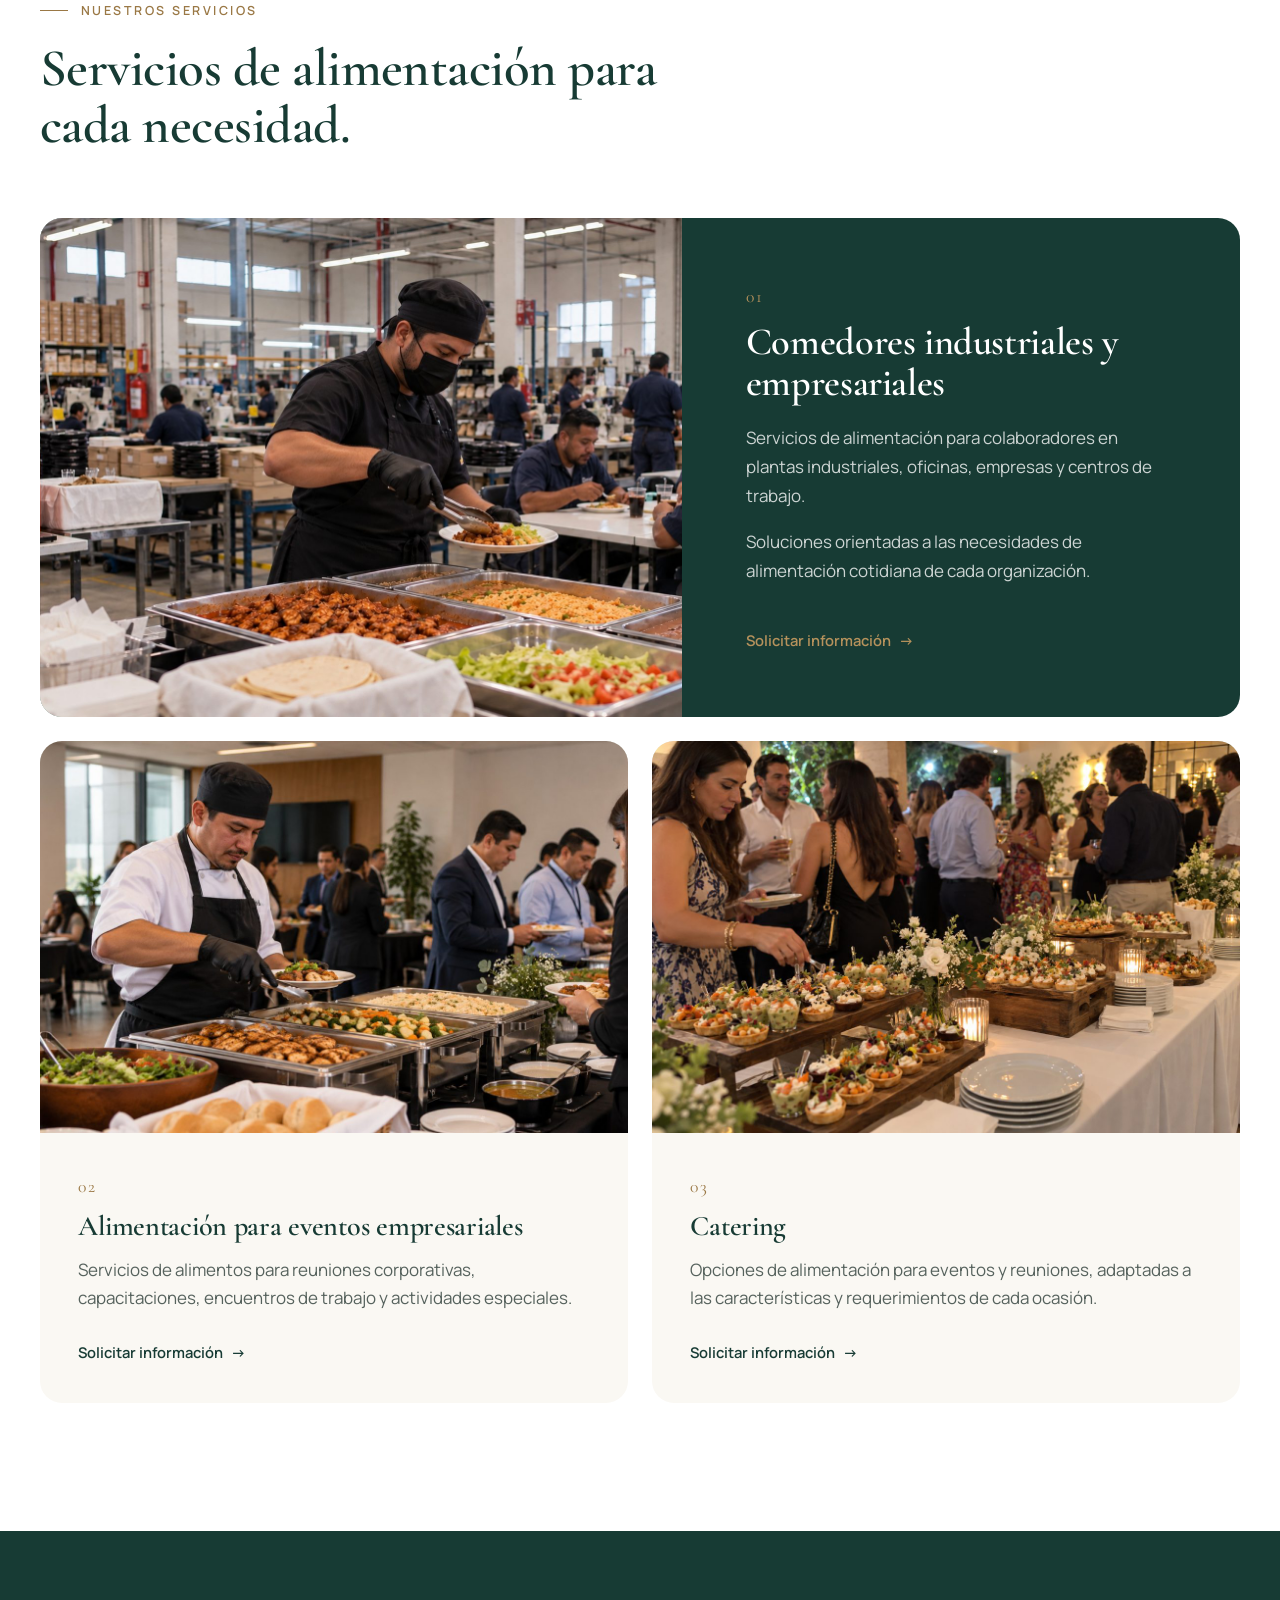
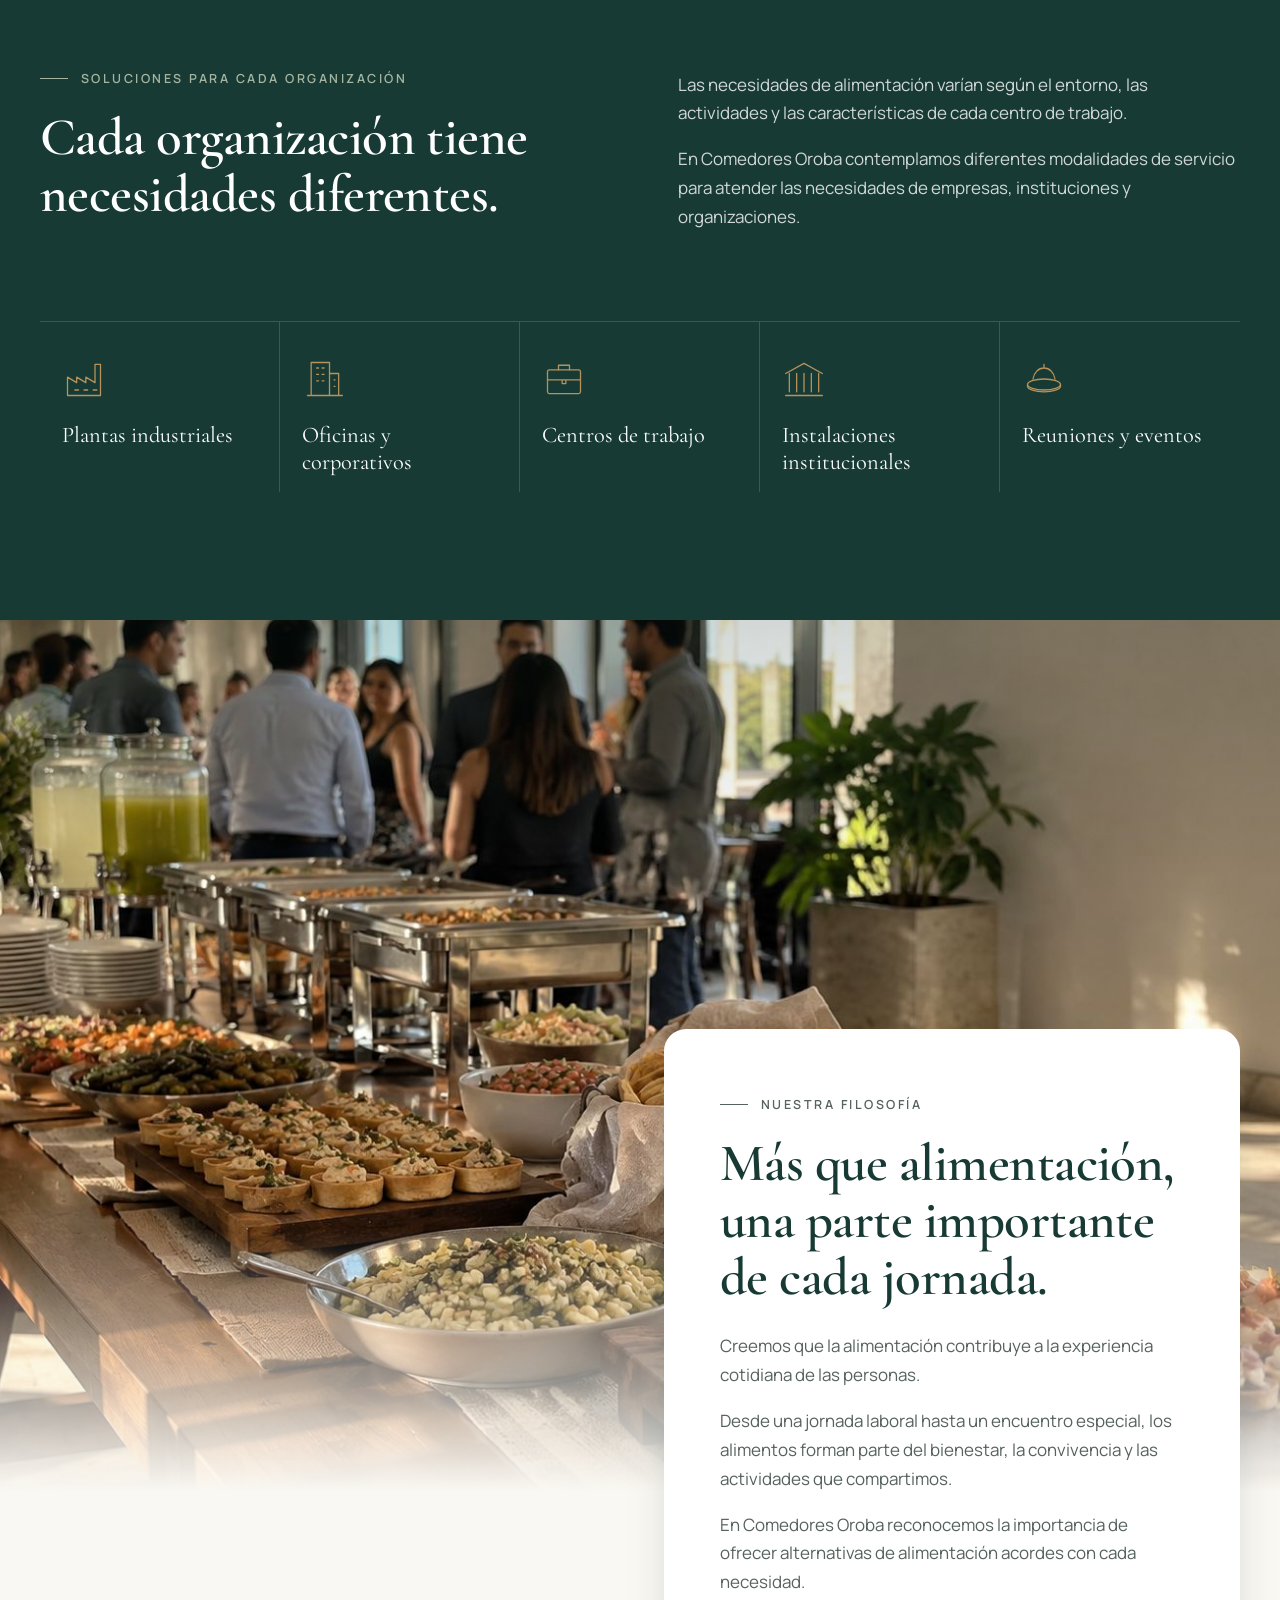
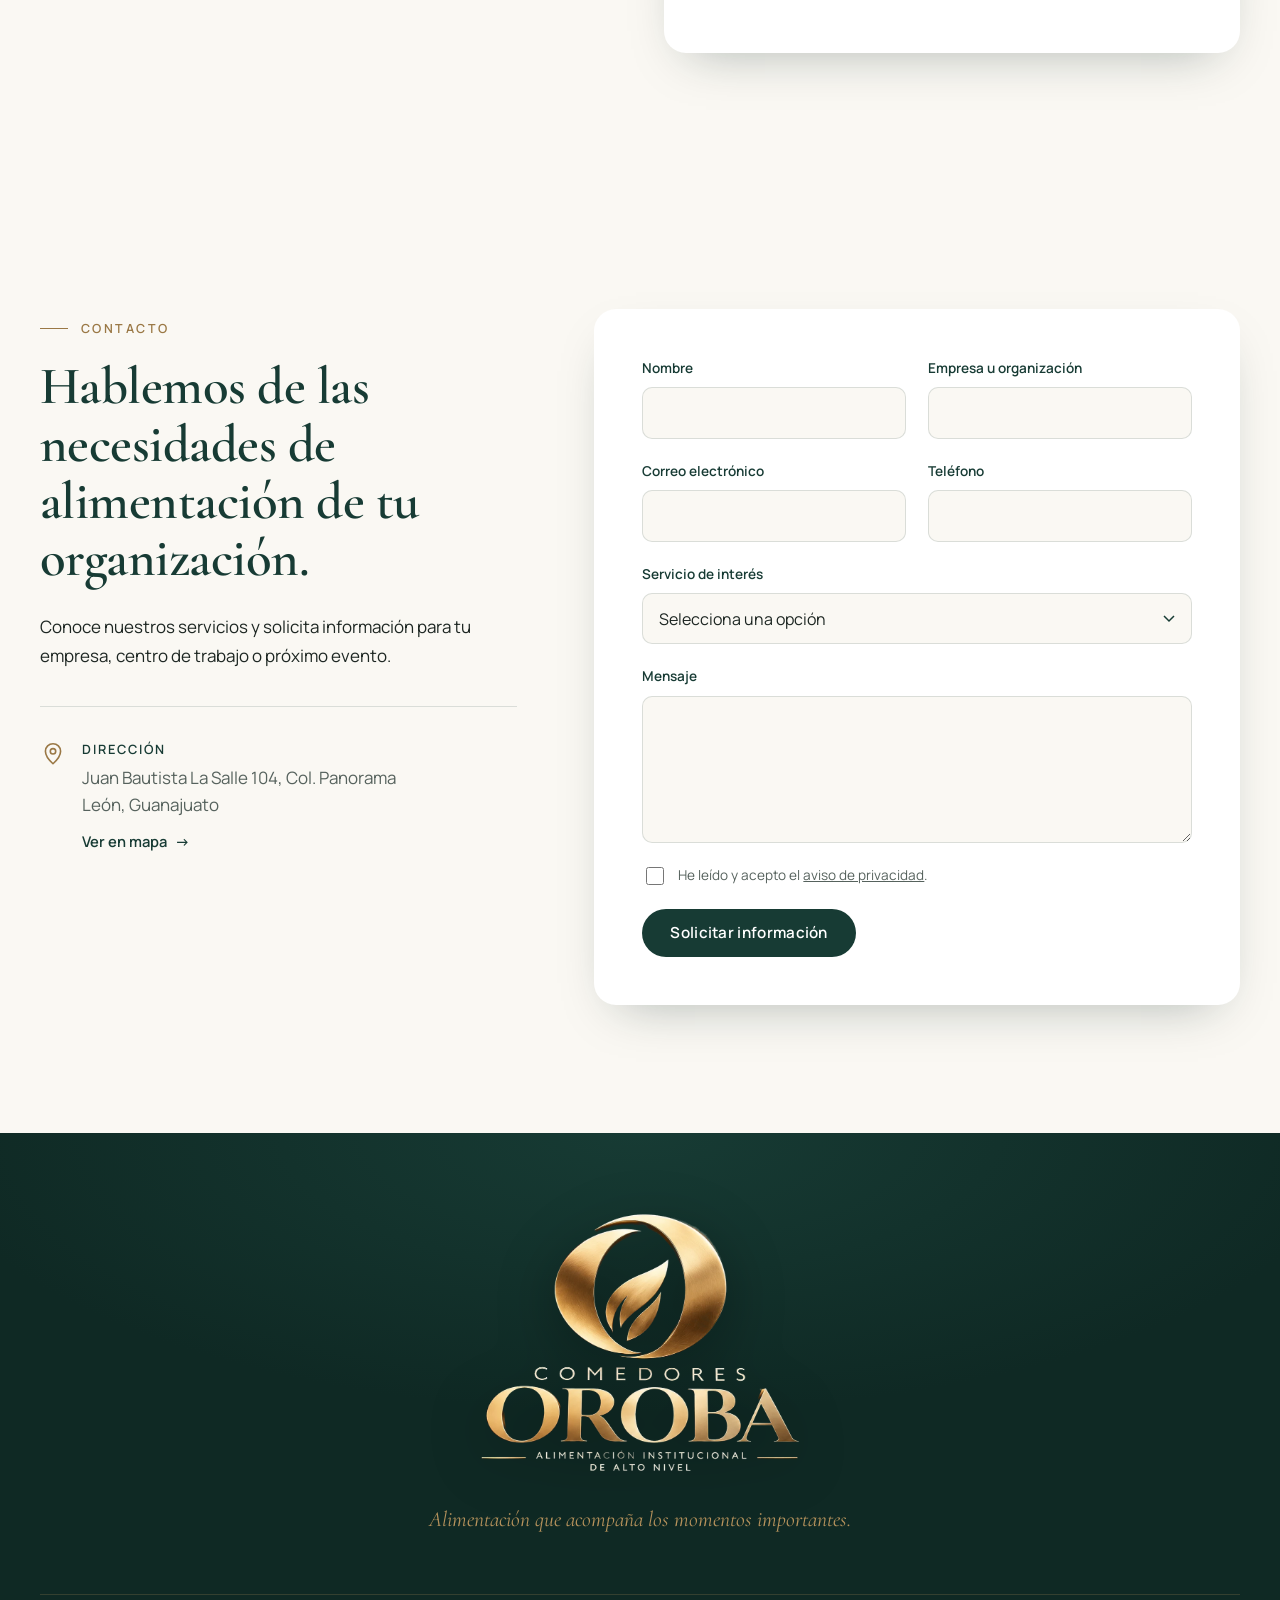
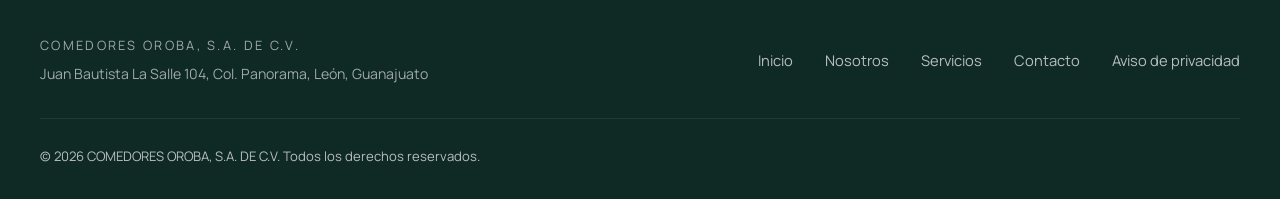
==== commit 6b9315cc: "Agregar dirección en contacto, pie de página y datos SEO Co-Authored-By: Claude Opus 5.5 <noreply@an" ====
--- a/index.html
+++ b/index.html
@@ -31,6 +31,13 @@
     "@type": "Organization",
     "name": "COMEDORES OROBA, S.A. DE C.V.",
     "logo": "https://www.tudominio.com/assets/logo/oroba-logo.png",
+    "address": {
+      "@type": "PostalAddress",
+      "streetAddress": "Juan Bautista La Salle 104, Col. Panorama",
+      "addressLocality": "León",
+      "addressRegion": "Guanajuato",
+      "addressCountry": "MX"
+    },
     "description": "Soluciones de alimentación para comedores industriales, empresariales e institucionales, alimentación para eventos empresariales y catering."
   }
   </script>
@@ -205,6 +212,14 @@
           <p class="eyebrow eyebrow-gold">Contacto</p>
           <h2>Hablemos de las necesidades de alimentación de tu organización.</h2>
           <p>Conoce nuestros servicios y solicita información para tu empresa, centro de trabajo o próximo evento.</p>
+          <address class="contact-address">
+            <svg viewBox="0 0 24 24" aria-hidden="true"><path d="M12 21s-7-6.2-7-11.5A7 7 0 0 1 19 9.5C19 14.8 12 21 12 21z"/><circle cx="12" cy="9.5" r="2.5"/></svg>
+            <span>
+              <strong>Dirección</strong>
+              Juan Bautista La Salle 104, Col. Panorama<br>León, Guanajuato
+              <a href="https://www.google.com/maps/search/?api=1&amp;query=Juan+Bautista+La+Salle+104%2C+Panorama%2C+Le%C3%B3n%2C+Guanajuato" target="_blank" rel="noopener" class="link-arrow">Ver en mapa <span aria-hidden="true">→</span></a>
+            </span>
+          </address>
         </div>
 
         <!--
@@ -266,7 +281,10 @@
       <p class="footer-tag">Alimentación que acompaña los momentos importantes.</p>
     </div>
     <div class="container footer-grid">
-      <p class="footer-name">COMEDORES OROBA, S.A. DE C.V.</p>
+      <div>
+        <p class="footer-name">COMEDORES OROBA, S.A. DE C.V.</p>
+        <p class="footer-address">Juan Bautista La Salle 104, Col. Panorama, León, Guanajuato</p>
+      </div>
       <nav class="footer-nav" aria-label="Pie de página">
         <a href="#inicio">Inicio</a>
         <a href="#nosotros">Nosotros</a>
--- a/css/styles.css
+++ b/css/styles.css
@@ -289,3 +289,10 @@
 .philosophy-media::after { content: ""; position: absolute; inset: 0; pointer-events: none;
   background: linear-gradient(180deg, rgba(15,41,36,.18) 0%, rgba(15,41,36,0) 30%, rgba(250,248,243,0) 70%, var(--cream) 100%); }
 .philosophy-media img { object-position: center 65%; }
+
+/* Dirección */
+.contact-address { font-style: normal; display: flex; gap: 1rem; align-items: flex-start; margin-top: 2.2rem; padding-top: 2rem; border-top: 1px solid var(--line); color: var(--muted); line-height: 1.6; }
+.contact-address svg { width: 26px; height: 26px; flex: none; fill: none; stroke: var(--gold-600); stroke-width: 1.5; stroke-linecap: round; stroke-linejoin: round; margin-top: .15rem; }
+.contact-address strong { display: block; color: var(--green); font-size: .8rem; letter-spacing: .16em; text-transform: uppercase; margin-bottom: .3rem; }
+.contact-address .link-arrow { display: flex; width: max-content; margin-top: .7rem; padding-top: 0; }
+.footer-address { margin: .35rem 0 0; font-size: .88rem; color: rgba(255,255,255,.6); }
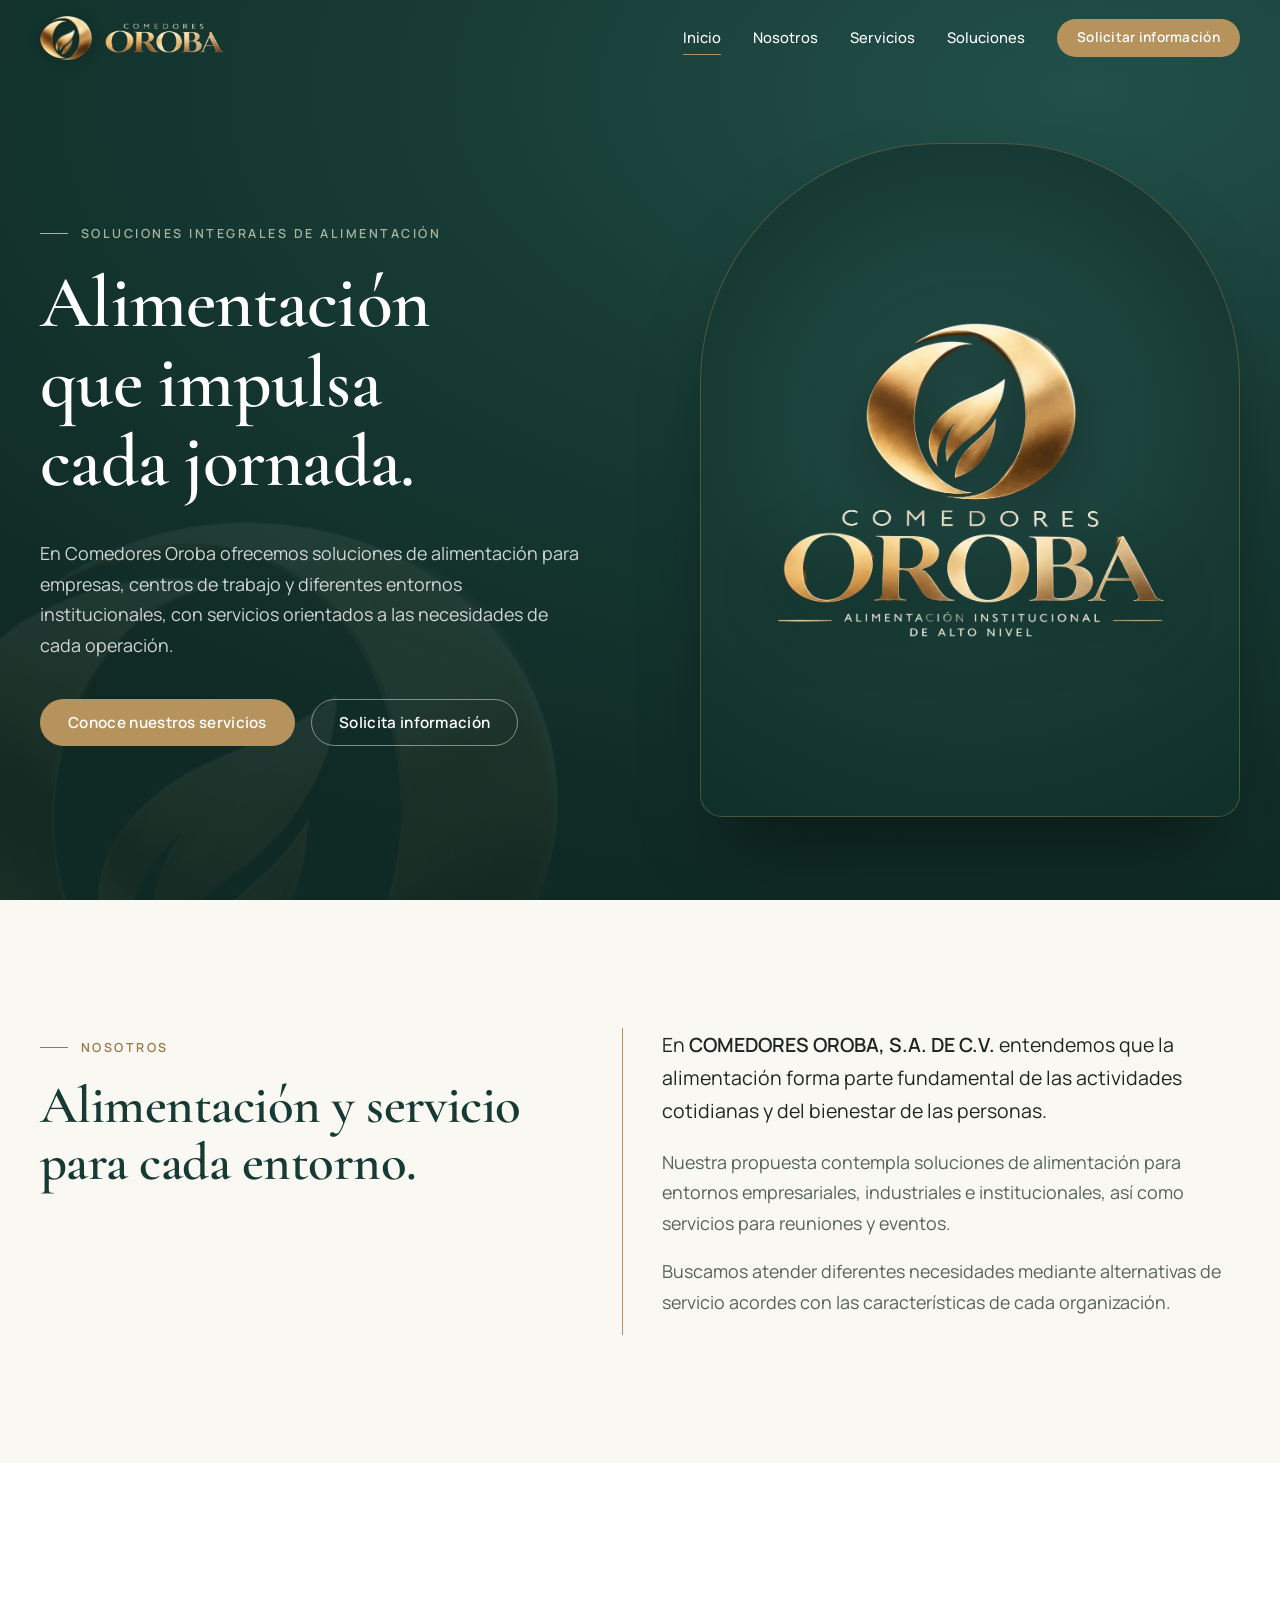
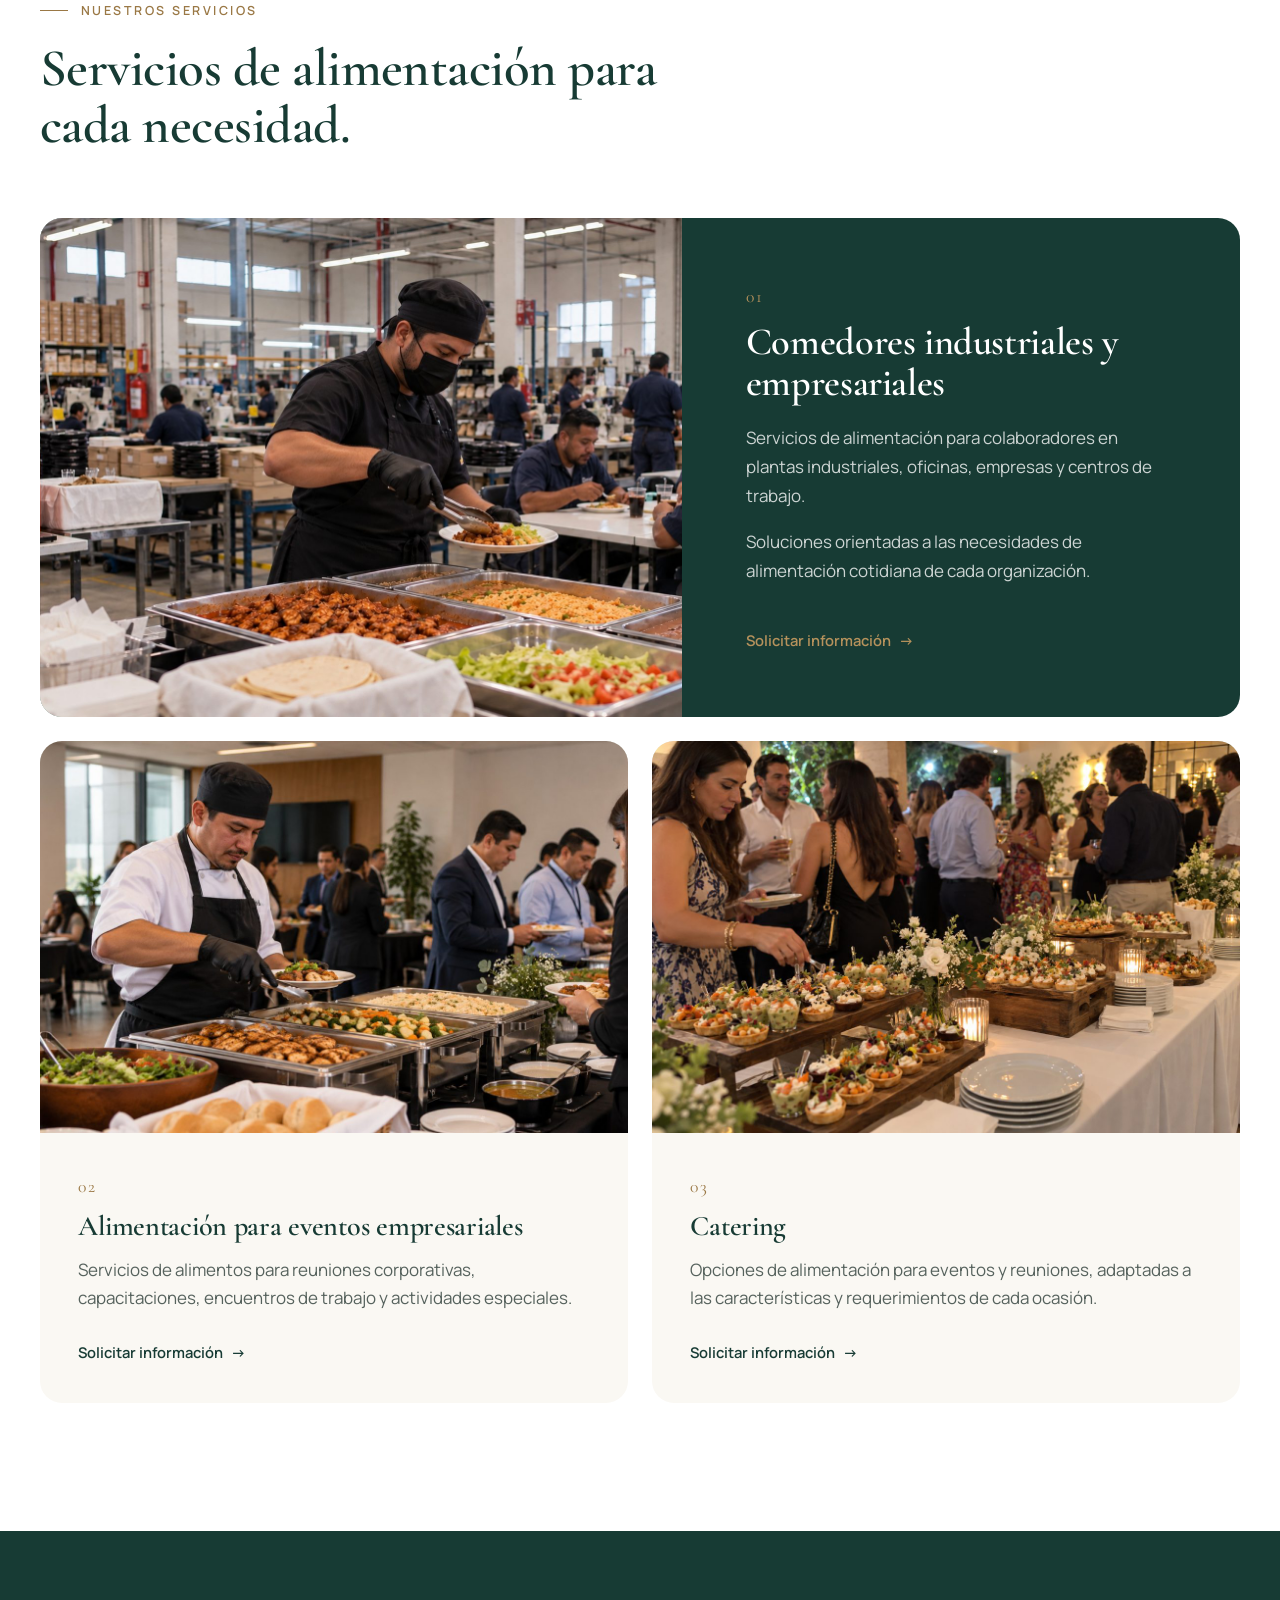
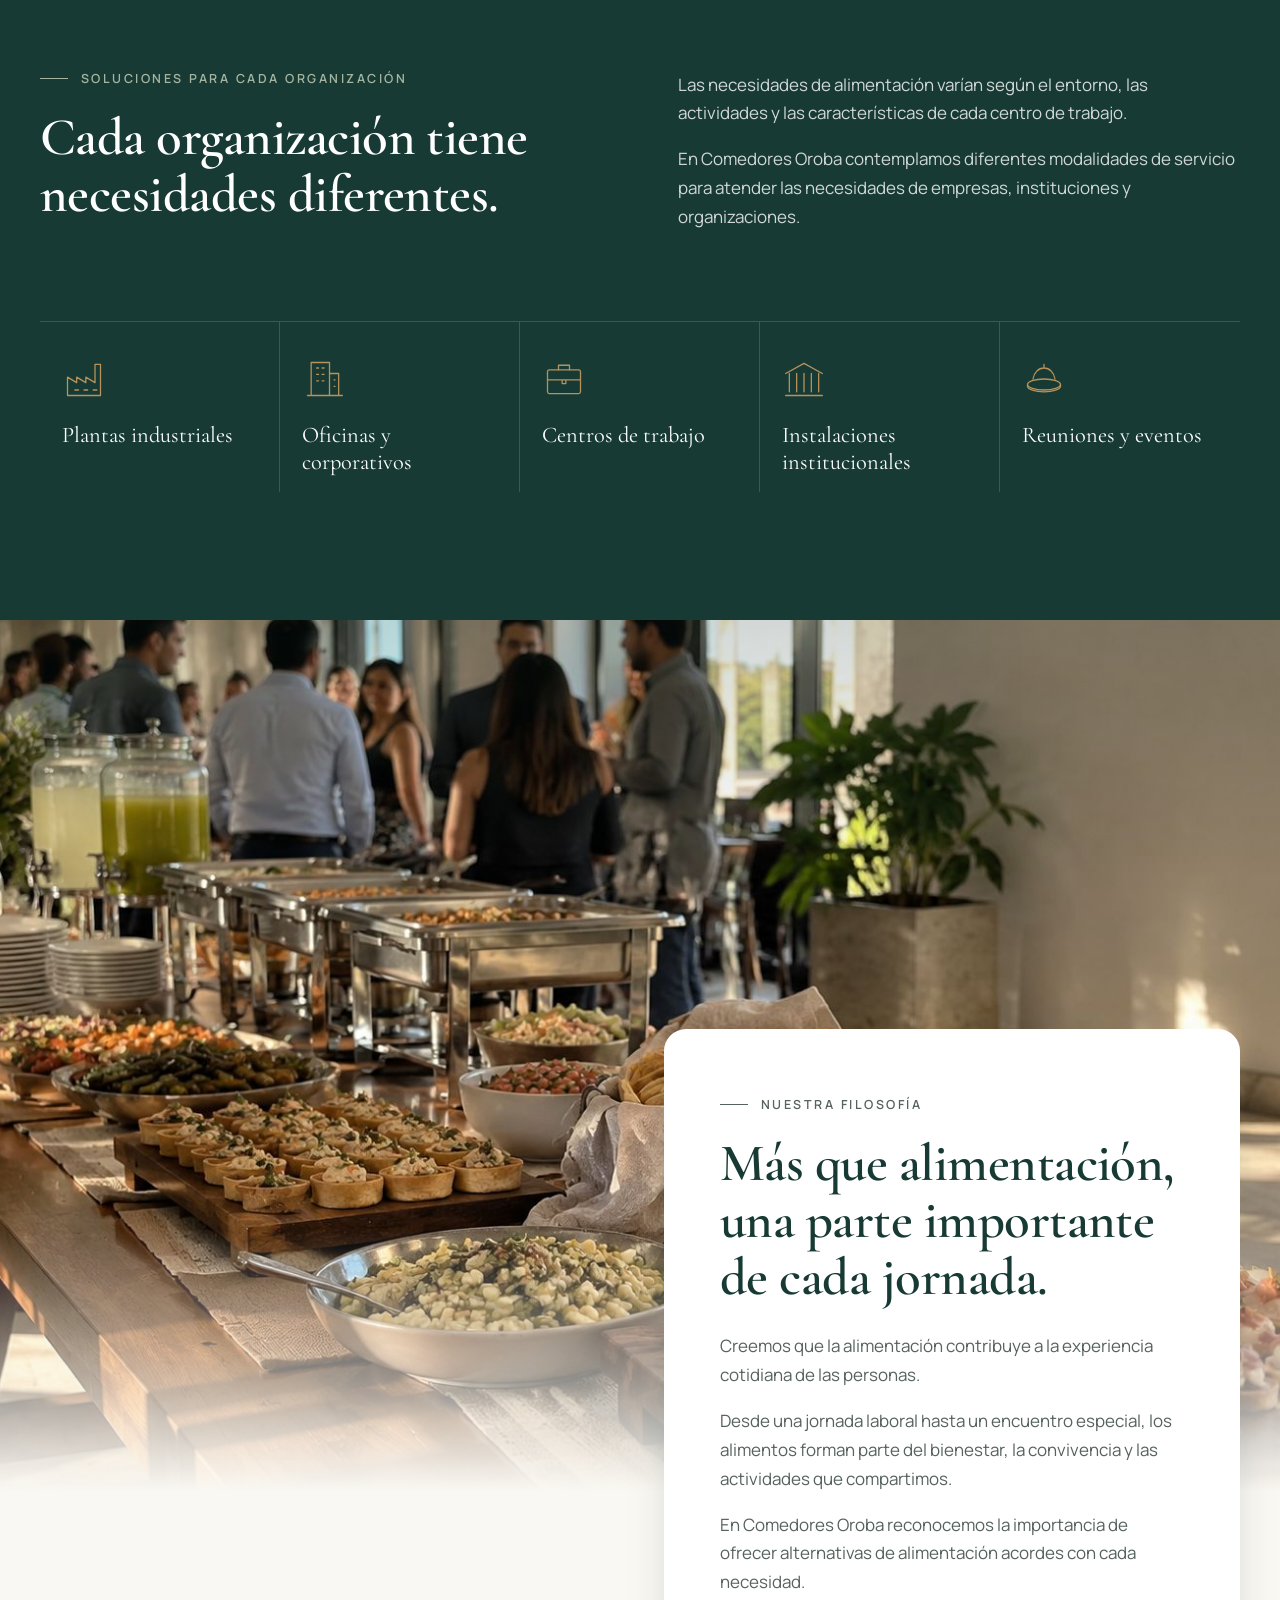
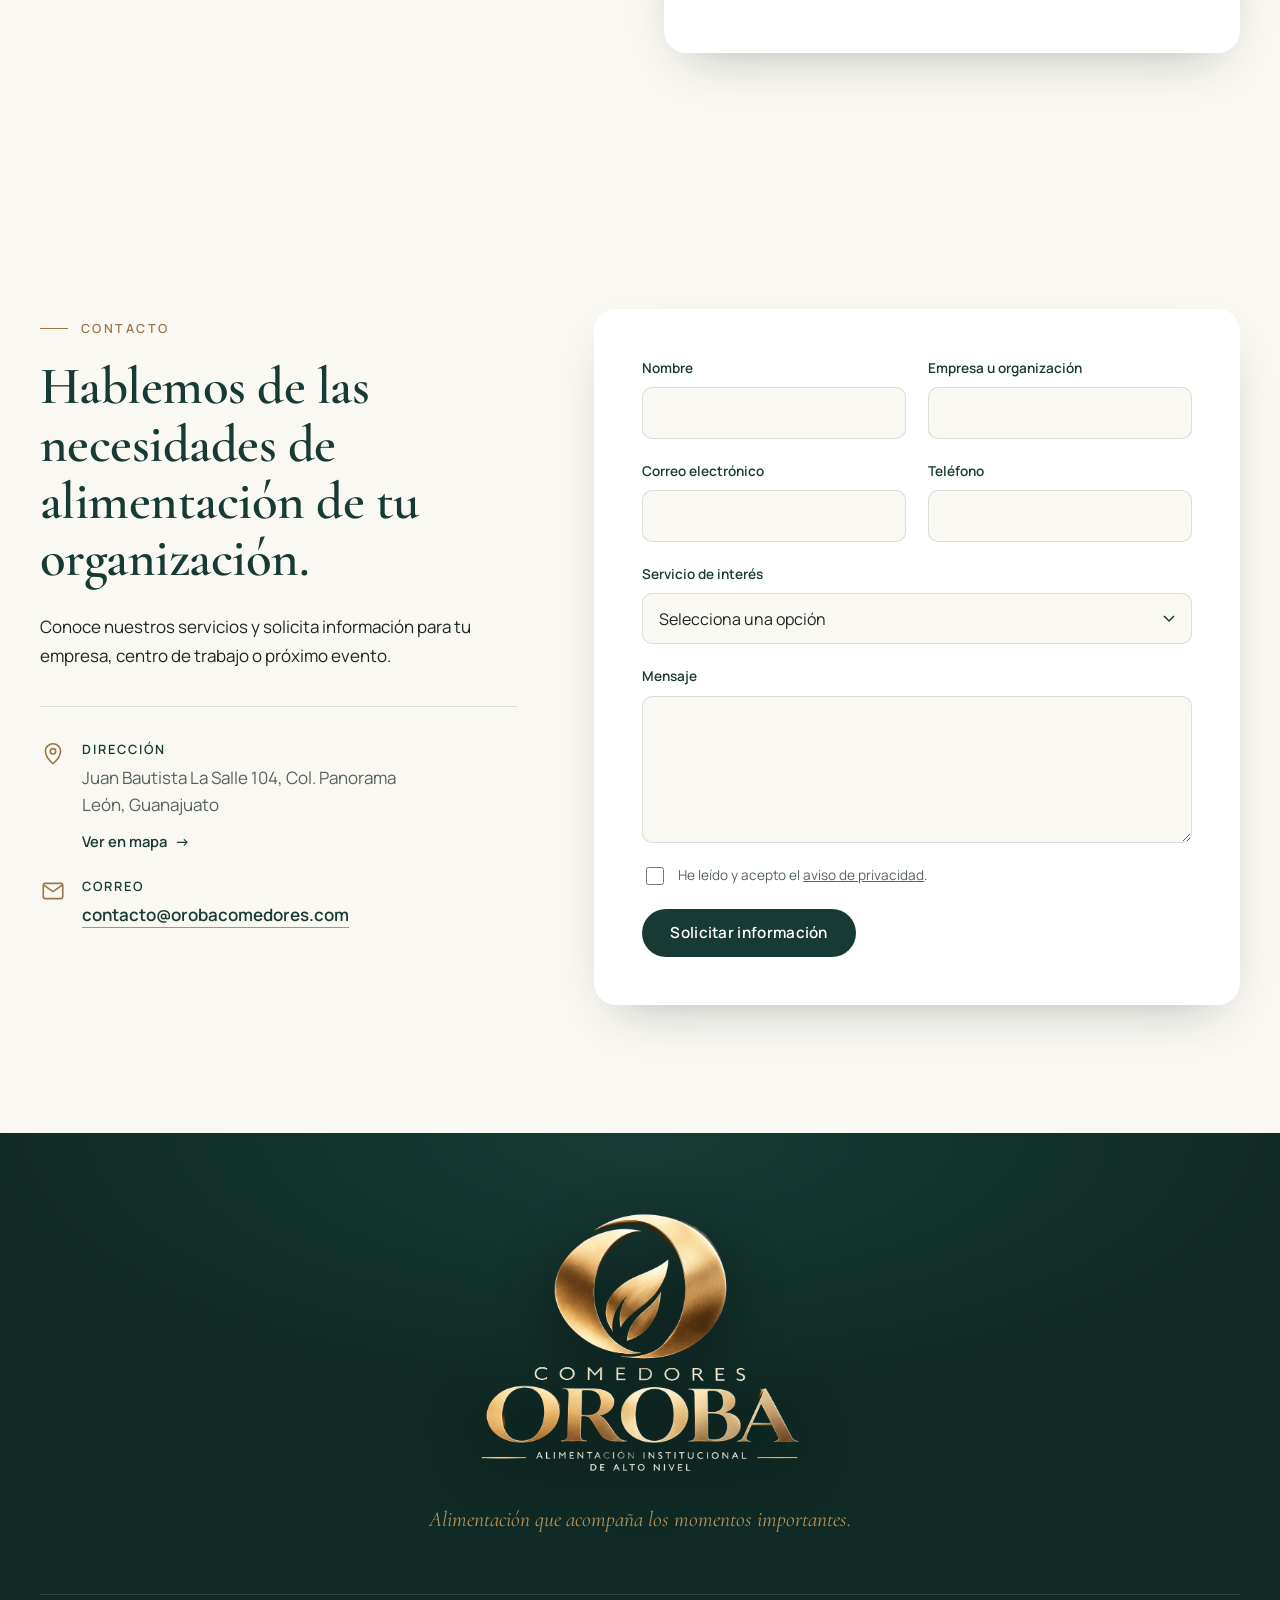
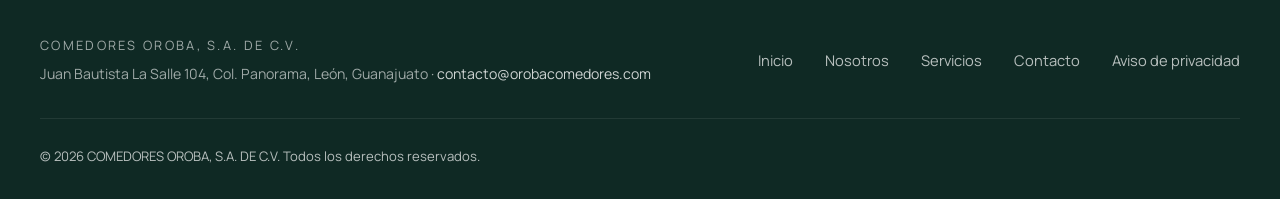
==== commit d29f22f2: "Agregar correo contacto@orobacomedores.com Co-Authored-By: Claude Opus 5.5 <noreply@anthropic.com> C" ====
--- a/index.html
+++ b/index.html
@@ -6,14 +6,14 @@
   <title>Comedores Oroba | Soluciones de alimentación para empresas</title>
   <meta name="description" content="Comedores Oroba ofrece soluciones de alimentación para comedores industriales, empresariales e institucionales, así como alimentación para eventos empresariales y catering.">
   <meta name="theme-color" content="#173B34">
-  <!-- Cuando tengas dominio, cambia https://www.tudominio.com en estas tres líneas y en sitemap.xml / robots.txt -->
-  <link rel="canonical" href="https://www.tudominio.com/">
+  <!-- Cuando tengas dominio, cambia https://www.orobacomedores.com en estas tres líneas y en sitemap.xml / robots.txt -->
+  <link rel="canonical" href="https://www.orobacomedores.com/">
   <meta property="og:type" content="website">
   <meta property="og:locale" content="es_MX">
   <meta property="og:title" content="Comedores Oroba | Alimentación que impulsa cada jornada">
   <meta property="og:description" content="Soluciones de alimentación para empresas, centros de trabajo y entornos institucionales.">
-  <meta property="og:url" content="https://www.tudominio.com/">
-  <meta property="og:image" content="https://www.tudominio.com/assets/img/og.jpg">
+  <meta property="og:url" content="https://www.orobacomedores.com/">
+  <meta property="og:image" content="https://www.orobacomedores.com/assets/img/og.jpg">
   <meta property="og:image:width" content="1200">
   <meta property="og:image:height" content="630">
   <link rel="icon" href="assets/favicon.ico" sizes="any">
@@ -30,7 +30,9 @@
     "@context": "https://schema.org",
     "@type": "Organization",
     "name": "COMEDORES OROBA, S.A. DE C.V.",
-    "logo": "https://www.tudominio.com/assets/logo/oroba-logo.png",
+    "logo": "https://www.orobacomedores.com/assets/logo/oroba-logo.png",
+    "email": "contacto@orobacomedores.com",
+    "url": "https://www.orobacomedores.com/",
     "address": {
       "@type": "PostalAddress",
       "streetAddress": "Juan Bautista La Salle 104, Col. Panorama",
@@ -220,6 +222,13 @@
               <a href="https://www.google.com/maps/search/?api=1&amp;query=Juan+Bautista+La+Salle+104%2C+Panorama%2C+Le%C3%B3n%2C+Guanajuato" target="_blank" rel="noopener" class="link-arrow">Ver en mapa <span aria-hidden="true">→</span></a>
             </span>
           </address>
+          <div class="contact-address contact-mail">
+            <svg viewBox="0 0 24 24" aria-hidden="true"><rect x="3" y="5" width="18" height="14" rx="2"/><path d="m3.5 6.5 8.5 6 8.5-6"/></svg>
+            <span>
+              <strong>Correo</strong>
+              <a href="mailto:contacto@orobacomedores.com" class="mail-link">contacto@orobacomedores.com</a>
+            </span>
+          </div>
         </div>
 
         <!--
@@ -283,7 +292,7 @@
     <div class="container footer-grid">
       <div>
         <p class="footer-name">COMEDORES OROBA, S.A. DE C.V.</p>
-        <p class="footer-address">Juan Bautista La Salle 104, Col. Panorama, León, Guanajuato</p>
+        <p class="footer-address">Juan Bautista La Salle 104, Col. Panorama, León, Guanajuato · <a href="mailto:contacto@orobacomedores.com">contacto@orobacomedores.com</a></p>
       </div>
       <nav class="footer-nav" aria-label="Pie de página">
         <a href="#inicio">Inicio</a>
--- a/css/styles.css
+++ b/css/styles.css
@@ -296,3 +296,8 @@
 .contact-address strong { display: block; color: var(--green); font-size: .8rem; letter-spacing: .16em; text-transform: uppercase; margin-bottom: .3rem; }
 .contact-address .link-arrow { display: flex; width: max-content; margin-top: .7rem; padding-top: 0; }
 .footer-address { margin: .35rem 0 0; font-size: .88rem; color: rgba(255,255,255,.6); }
+.contact-mail { margin-top: 1.4rem; padding-top: 0; border-top: 0; }
+.mail-link { color: var(--green); font-weight: 600; text-decoration: none; border-bottom: 1px solid var(--gold); padding-bottom: 1px; }
+.mail-link:hover { color: var(--gold-600); }
+.footer-address a { color: rgba(255,255,255,.8); text-decoration: none; }
+.footer-address a:hover { color: var(--gold); }
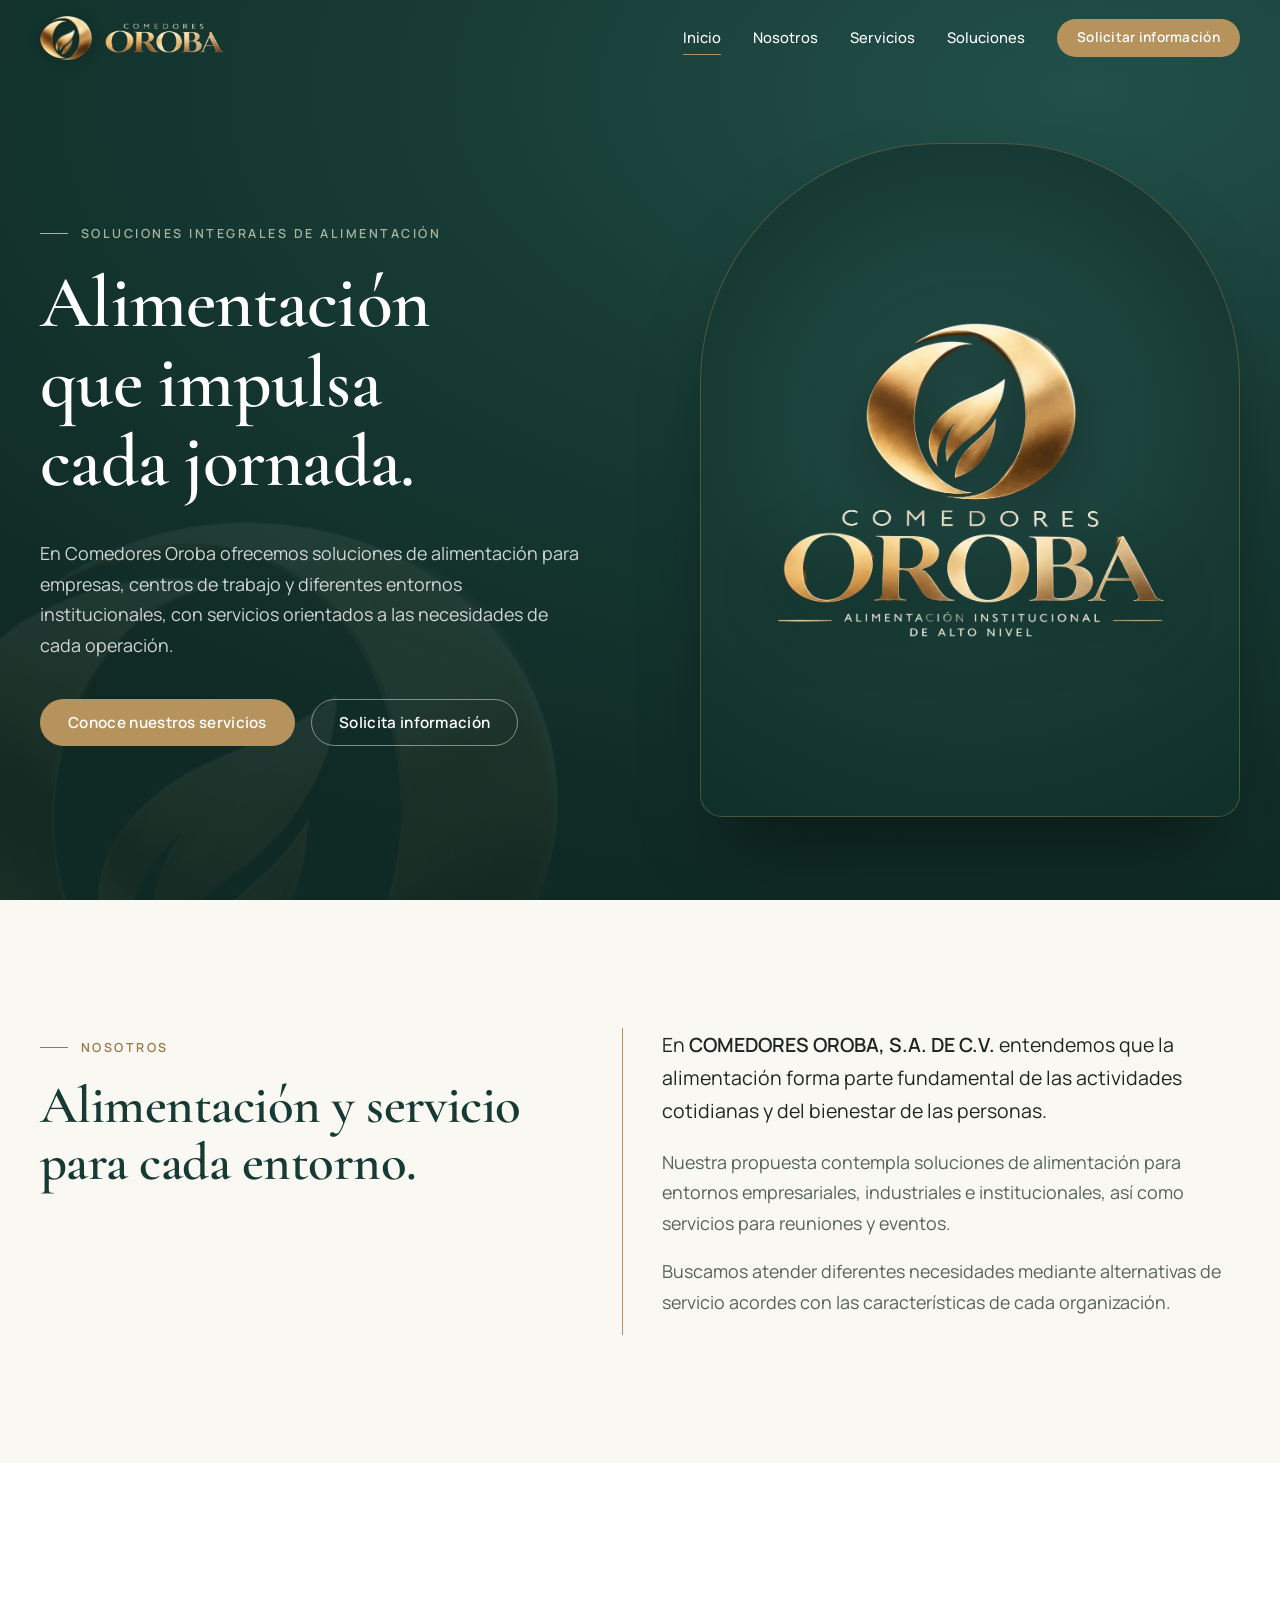
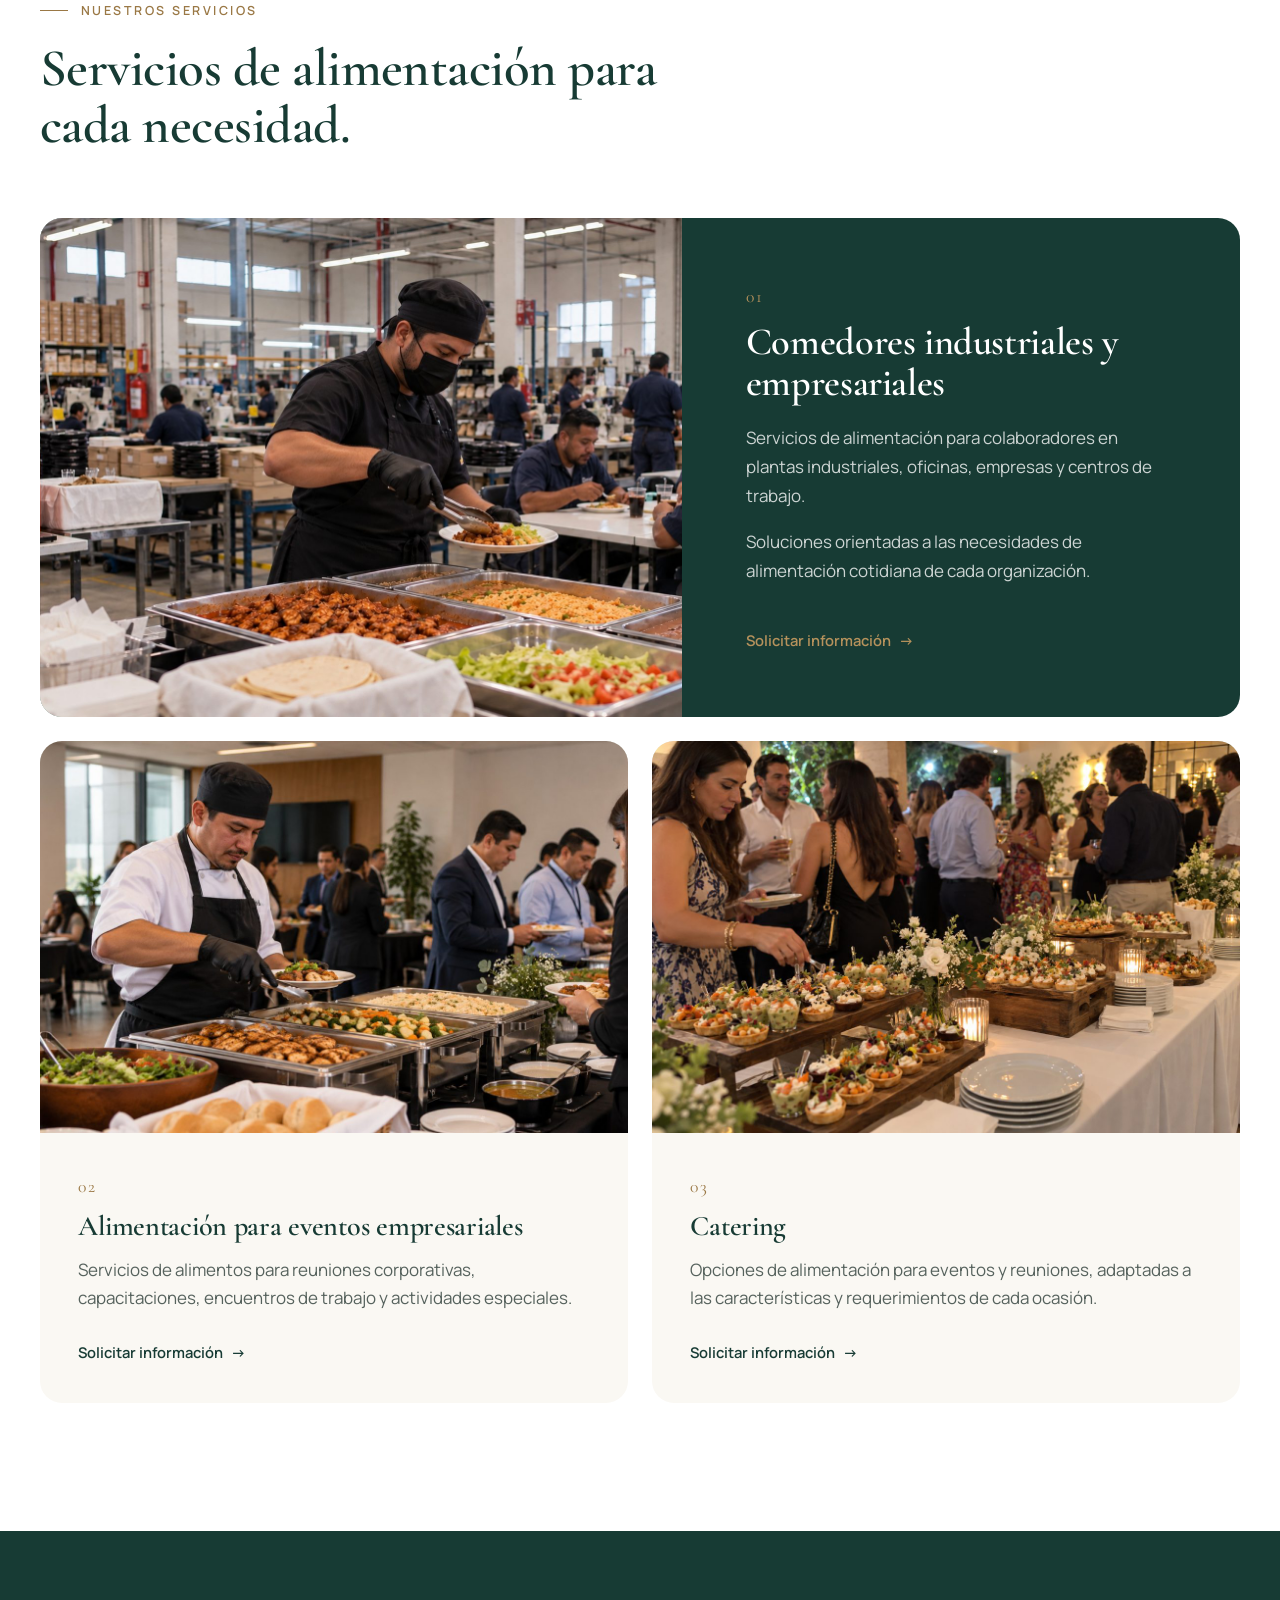
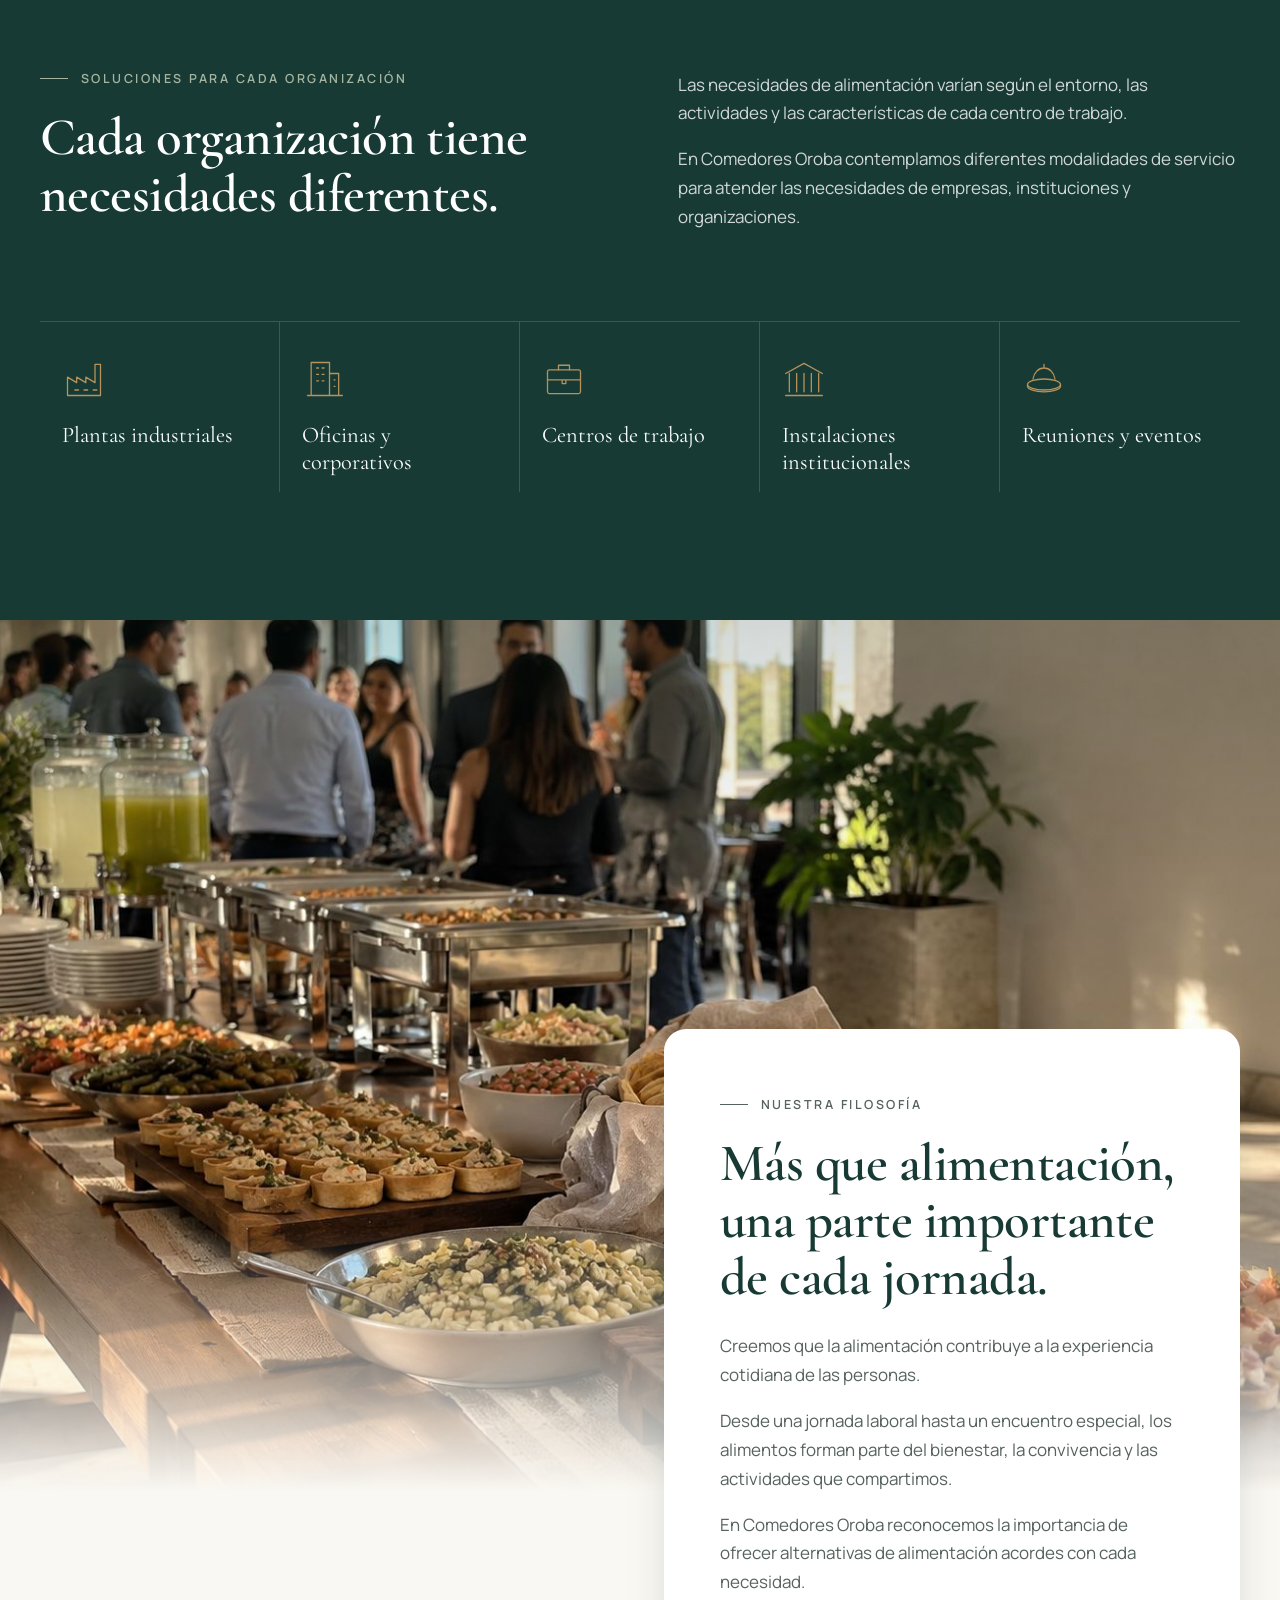
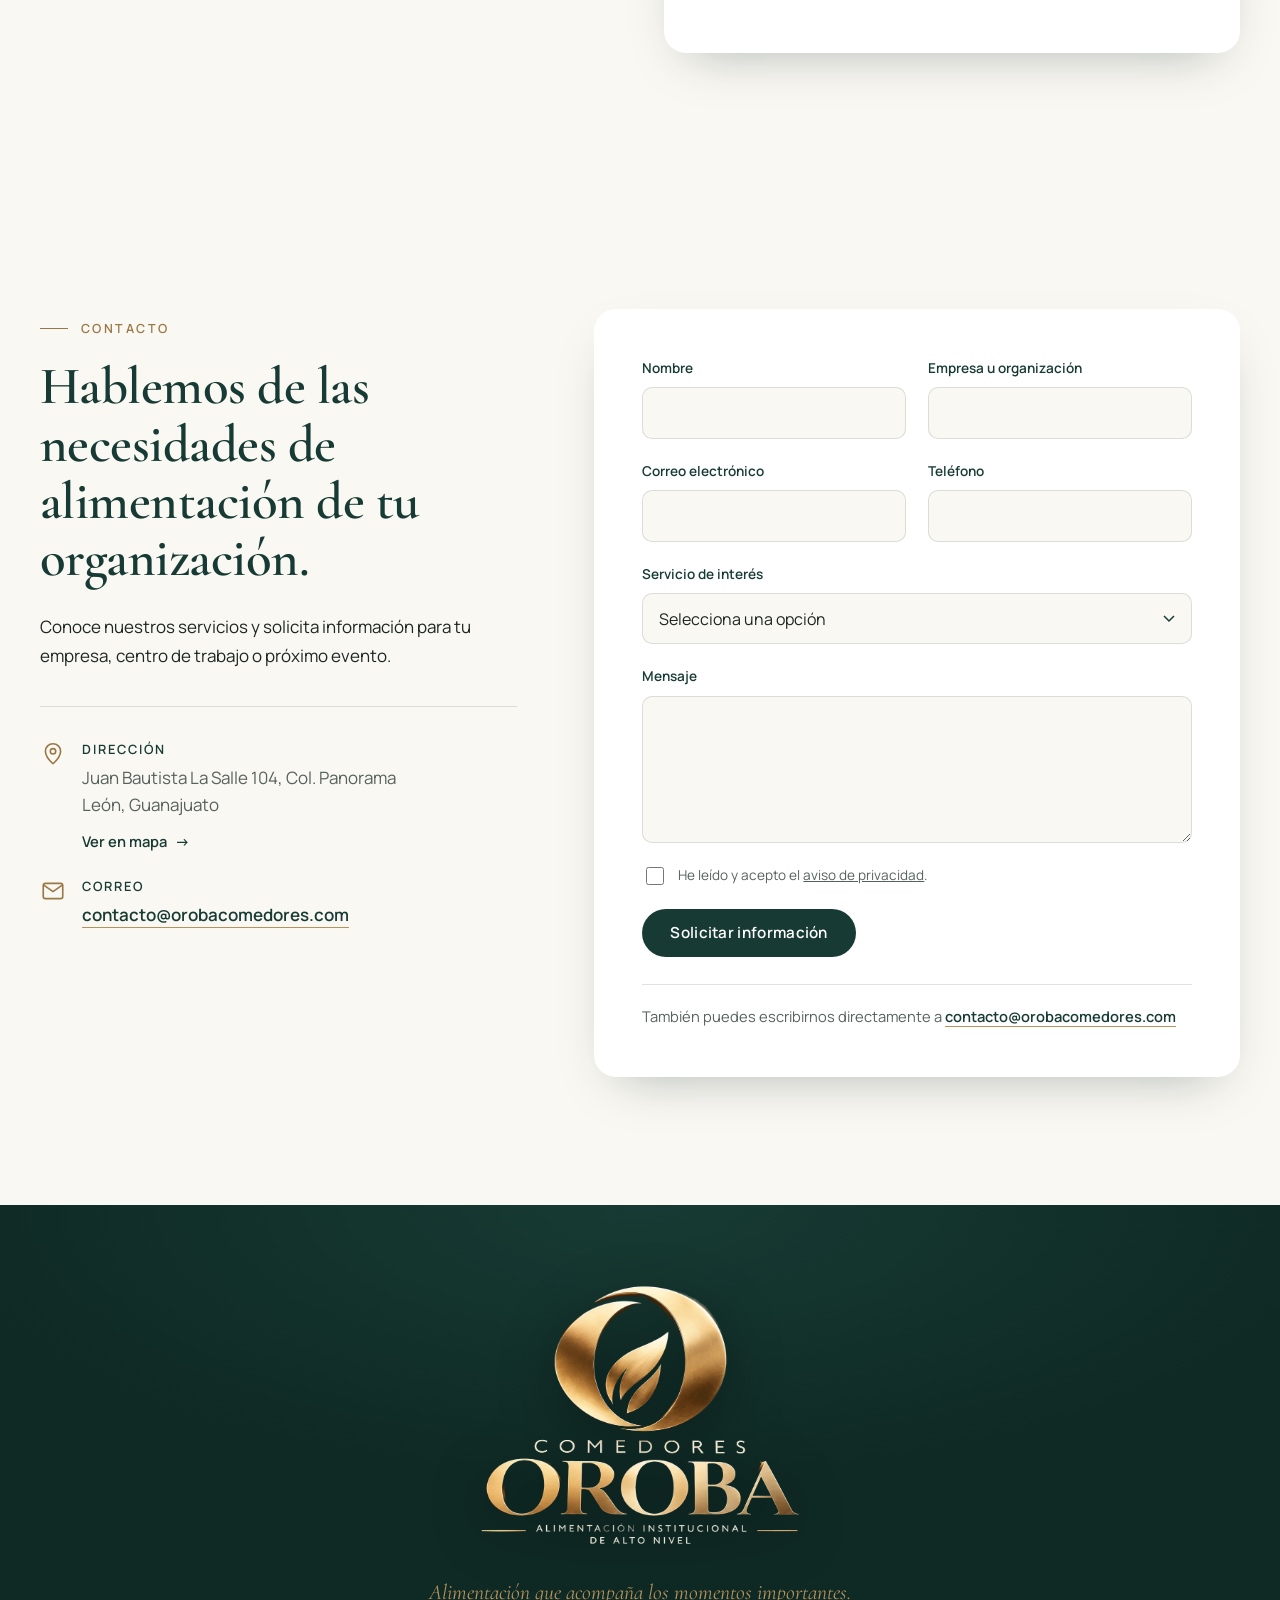
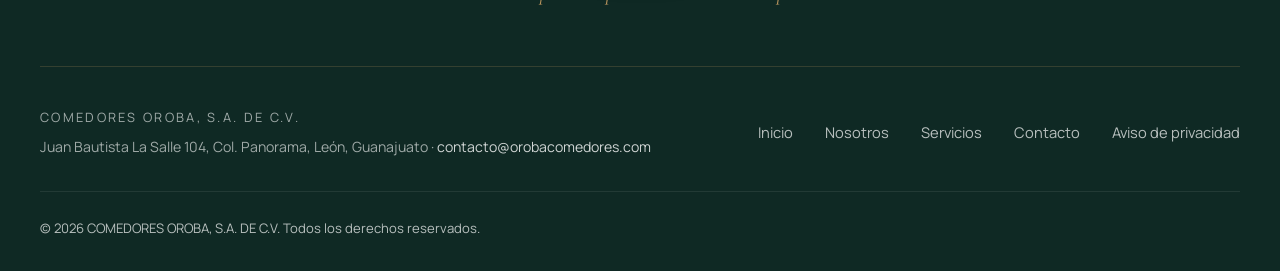
==== commit 61389fdc: "Conectar formulario a contacto@orobacomedores.com vía FormSubmit Co-Authored-By: Claude Opus 5.5 <no" ====
--- a/index.html
+++ b/index.html
@@ -233,11 +233,12 @@
 
         <!--
           INTEGRACIÓN DEL FORMULARIO
-          Escribe en data-endpoint la URL de tu servicio (por ejemplo https://formspree.io/f/XXXXXXX).
+          Las solicitudes se envían con FormSubmit (formsubmit.co) al correo contacto@orobacomedores.com.
+          Para cambiar el correo destino, modifica la dirección al final de data-endpoint.
           Mientras esté vacío, el formulario NO envía nada y lo indica al usuario.
           Ver README.md, sección "Conectar el formulario".
         -->
-        <form class="contact-form reveal" id="contact-form" data-endpoint="" novalidate>
+        <form class="contact-form reveal" id="contact-form" data-endpoint="https://formsubmit.co/ajax/contacto@orobacomedores.com" novalidate>
           <div class="field">
             <label for="nombre">Nombre</label>
             <input id="nombre" name="nombre" type="text" autocomplete="name" required>
@@ -273,11 +274,14 @@
             <label for="privacidad">He leído y acepto el <a href="aviso-de-privacidad.html">aviso de privacidad</a>.</label>
           </div>
           <!-- Campo trampa contra spam: no lo llenan las personas -->
-          <input type="text" name="_gotcha" class="hp" tabindex="-1" autocomplete="off" aria-hidden="true">
+          <input type="text" name="_honey" class="hp" tabindex="-1" autocomplete="off" aria-hidden="true">
+          <input type="hidden" name="_subject" value="Nueva solicitud desde orobacomedores.com">
+          <input type="hidden" name="_template" value="table">
           <div class="form-footer field-full">
             <button type="submit" class="btn btn-green">Solicitar información</button>
             <p class="form-status" id="form-status" role="status" aria-live="polite"></p>
           </div>
+          <p class="form-alt field-full">También puedes escribirnos directamente a <a href="mailto:contacto@orobacomedores.com">contacto@orobacomedores.com</a></p>
         </form>
       </div>
     </section>
--- a/css/styles.css
+++ b/css/styles.css
@@ -301,3 +301,5 @@
 .mail-link:hover { color: var(--gold-600); }
 .footer-address a { color: rgba(255,255,255,.8); text-decoration: none; }
 .footer-address a:hover { color: var(--gold); }
+.form-alt { margin: .4rem 0 0; padding-top: 1.2rem; border-top: 1px solid var(--line); font-size: .92rem; color: var(--muted); }
+.form-alt a { color: var(--green); font-weight: 600; text-decoration: none; border-bottom: 1px solid var(--gold); white-space: nowrap; }
